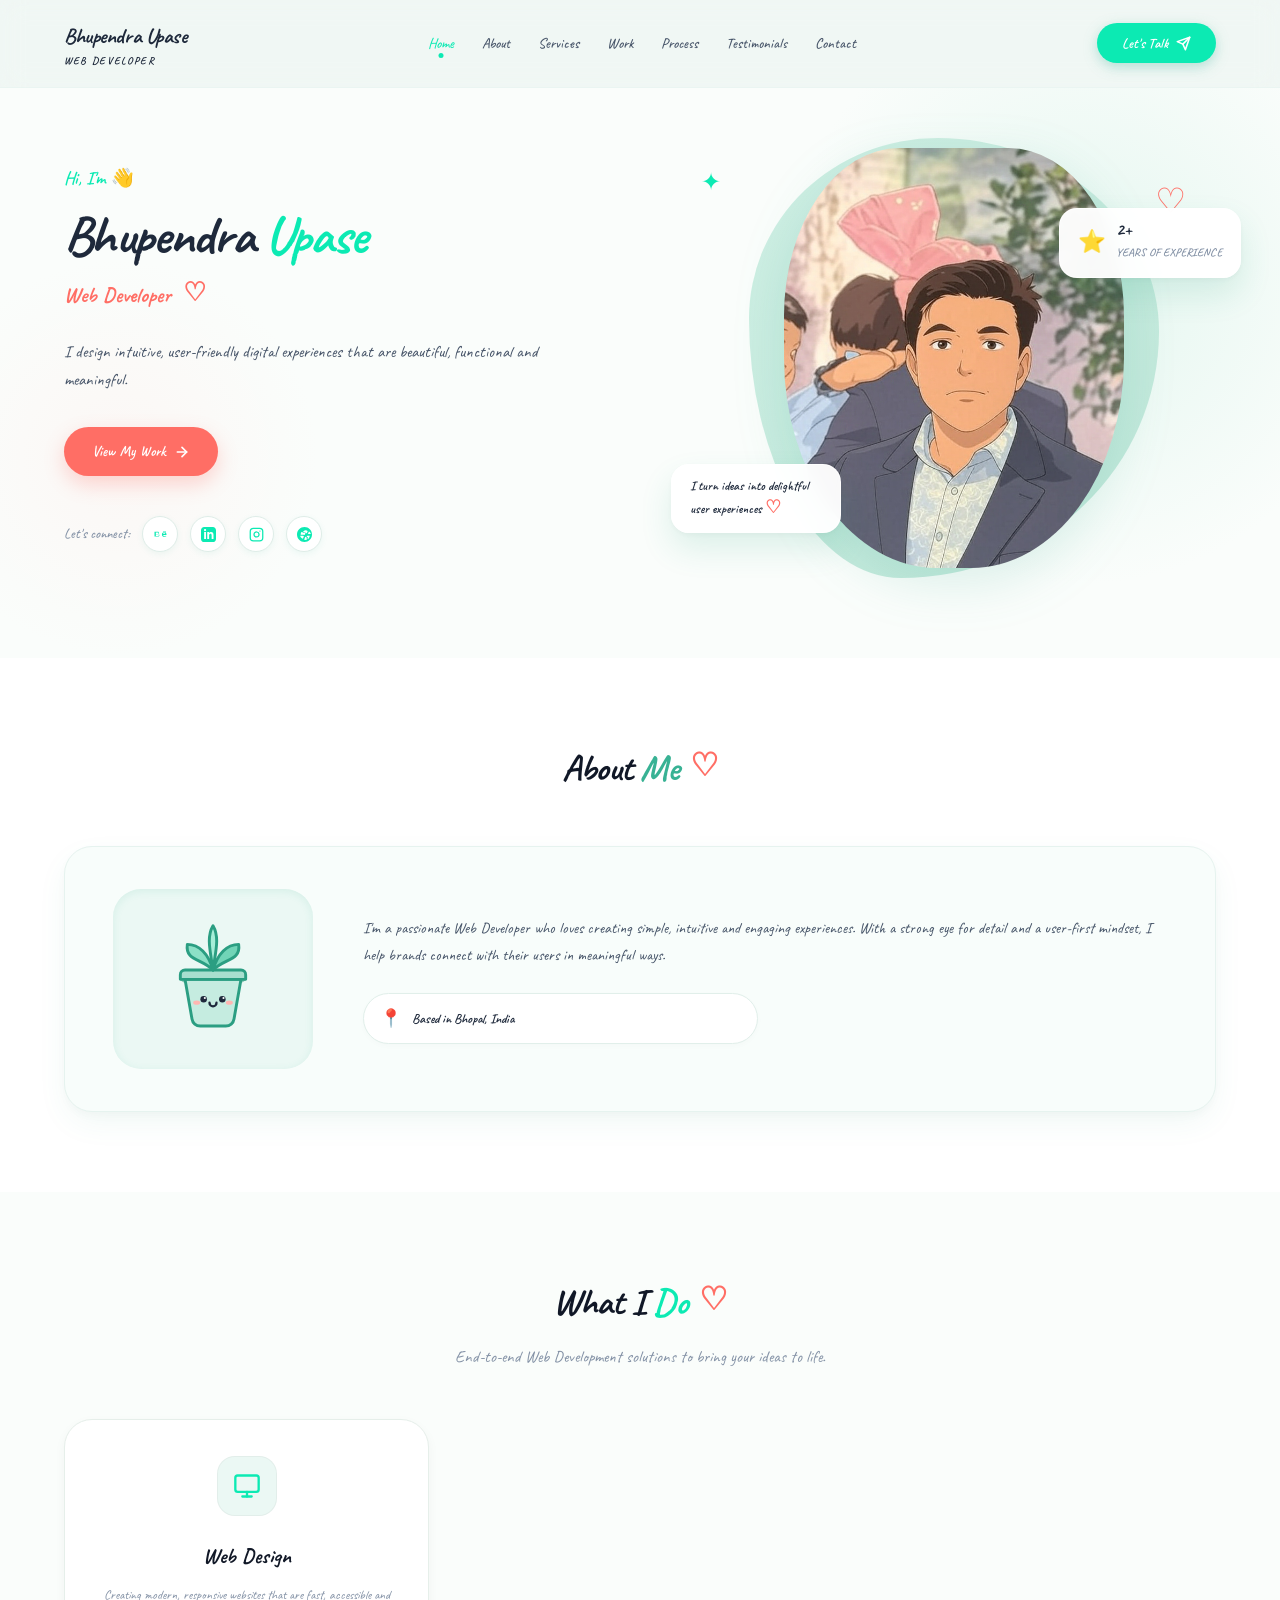
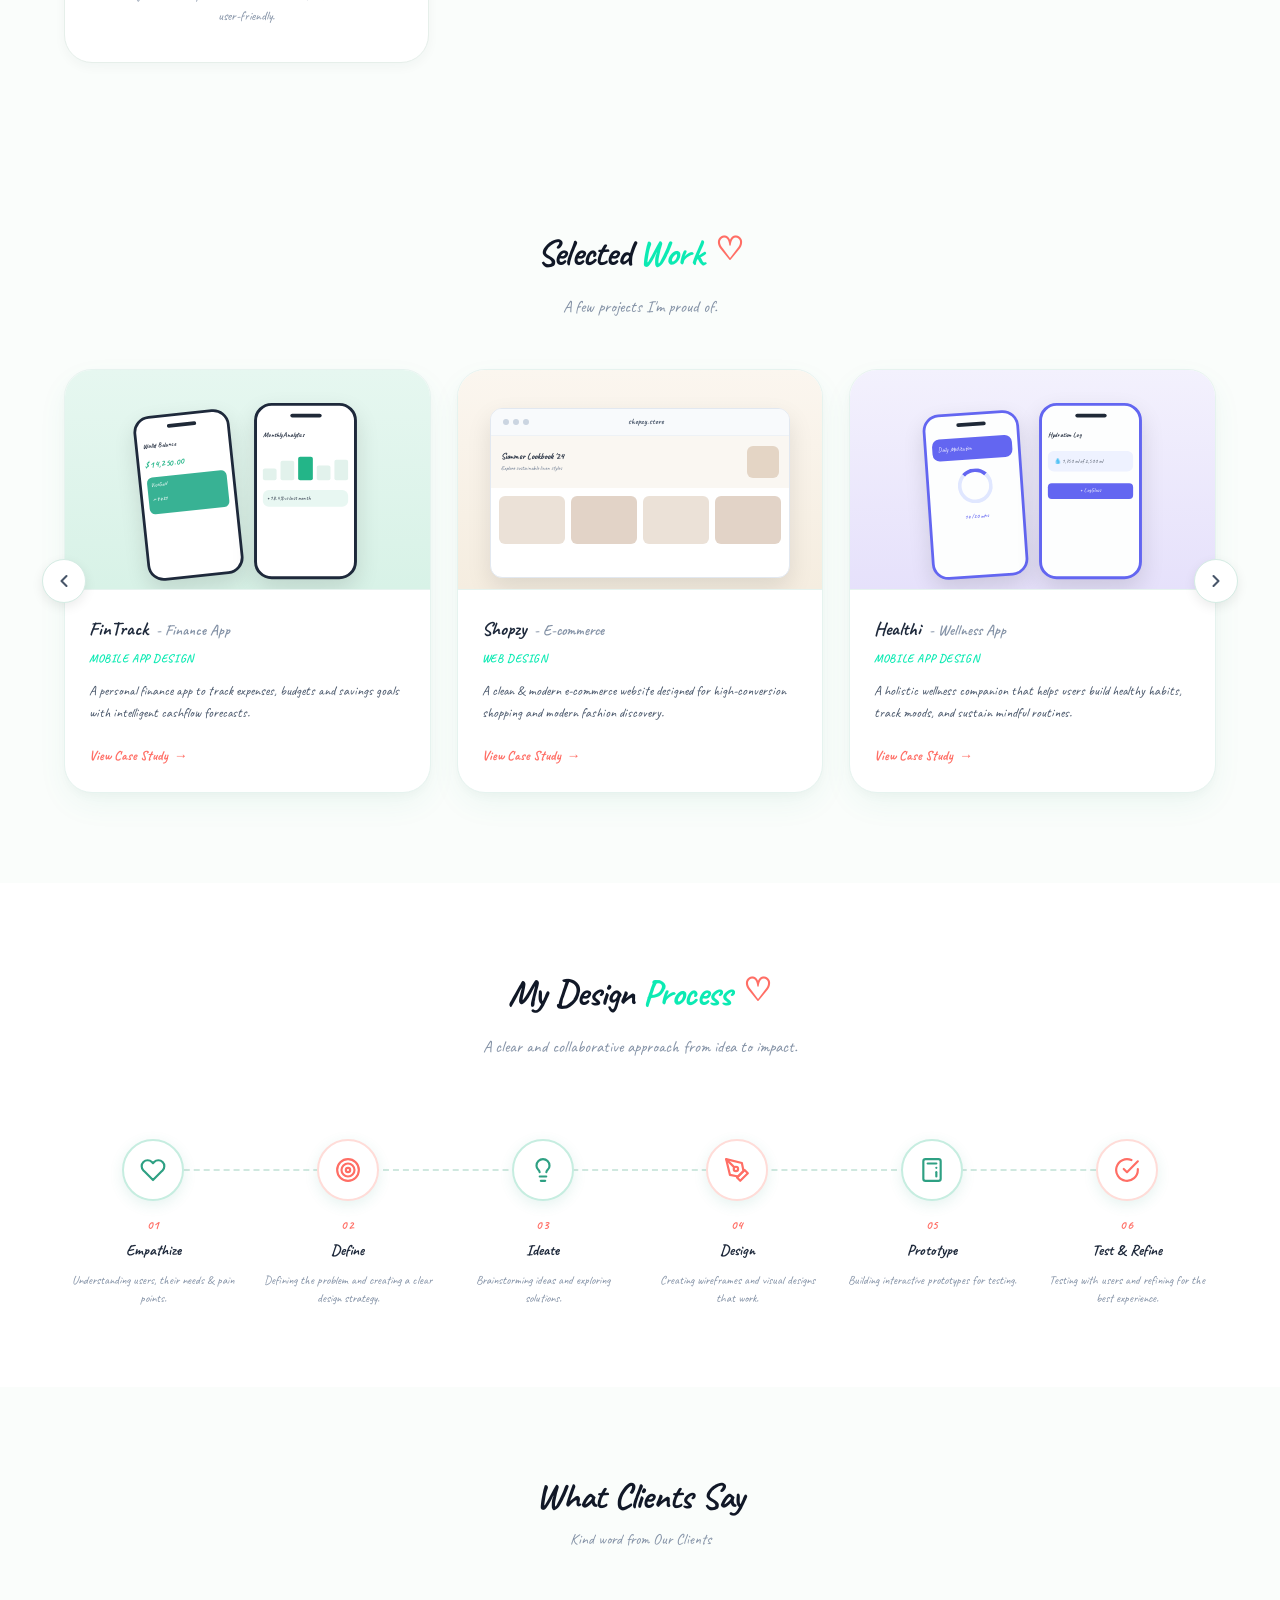
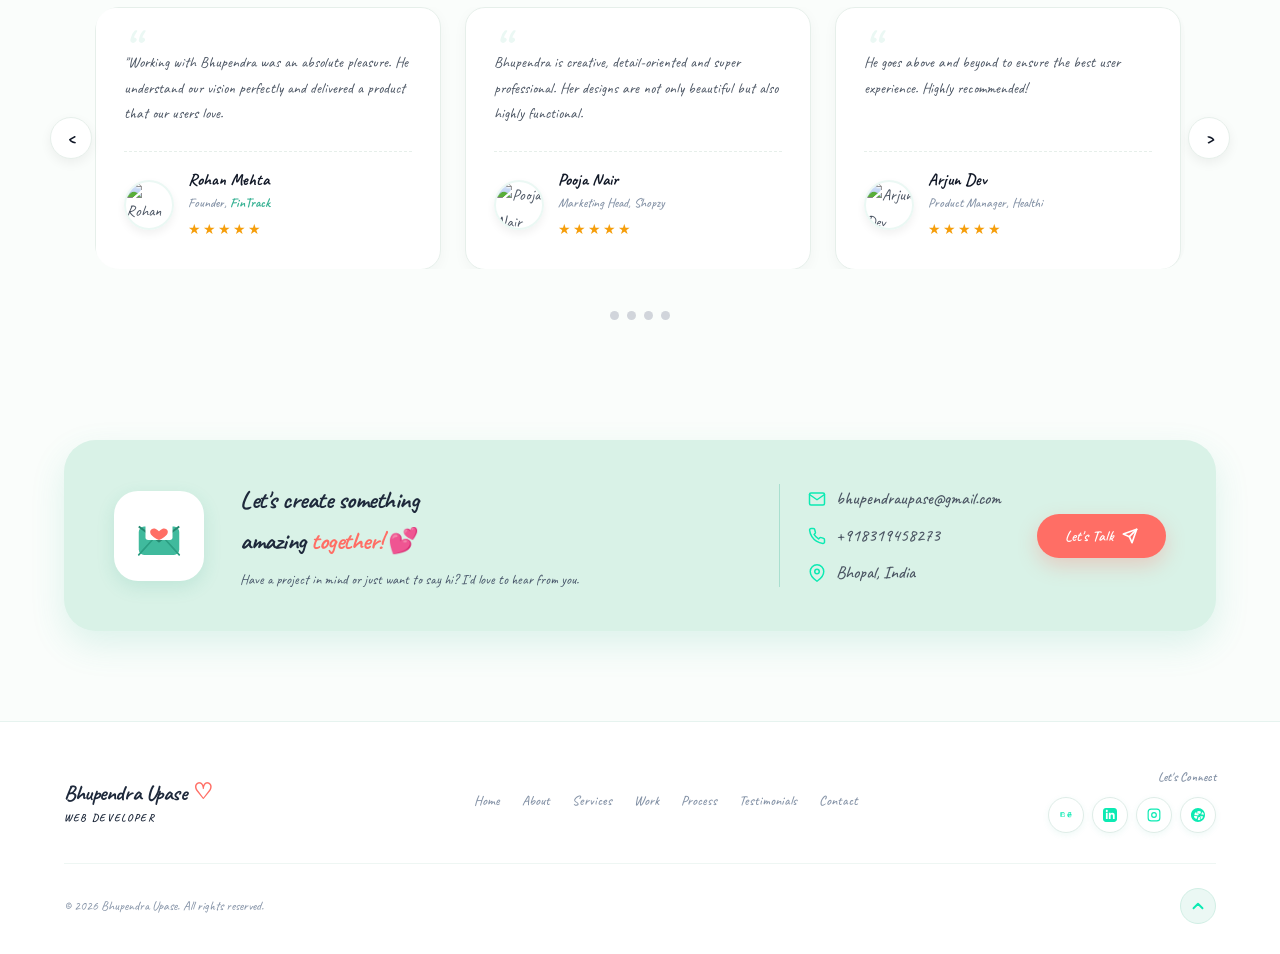
==== index.html @ e903a510 "push my portfolio" ====
<!doctype html>
<html lang="en">
  <head>
    <meta charset="UTF-8" />
    <meta name="viewport" content="width=device-width, initial-scale=1.0" />
    <meta
      name="description"
      content="Freelancer Web Developer , Make Web Pages Using NextJs ReactJs Html CSS etc."
    />
    <title>Bhupendra Upase | Web Developer Portfolio</title>

    <link rel="preconnect" href="https://fonts.googleapis.com" />
    <link rel="preconnect" href="https://fonts.gstatic.com" crossorigin />
    <link
      href="https://fonts.googleapis.com/css2?family=Caveat:wght@600;700&family=Plus+Jakarta+Sans:wght@400;500;600;700;800&display=swap"
      rel="stylesheet"
    />
    <link rel="stylesheet" href="css/style.css" />
  </head>
  <body>
    <header class="header">
      <div class="container header-content">
        <a href="#home" class="logo-container">
          <div class="logo-title">
            <span>Bhupendra Upase</span>
            <!-- <span class="heart-doodle">♡</span> -->
          </div>
          <span class="logo-sub">Web Developer</span>
        </a>

        <ul class="nav-links">
          <li><a href="#home" class="active">Home</a></li>
          <li><a href="about.html">About</a></li>
          <li><a href="services.html">Services</a></li>
          <li><a href="work.html">Work</a></li>
          <li><a href="#process">Process</a></li>
          <li><a href="testimonials.html">Testimonials</a></li>
          <li><a href="contact.html">Contact</a></li>
        </ul>

        <div style="display: flex; align-items: center; gap: 14px">
          <button class="btn-mint" onclick="openContactModal()">
            <span>Let's Talk</span>
            <svg
              width="15"
              height="15"
              viewBox="0 0 24 24"
              fill="none"
              stroke="currentColor"
              stroke-width="2.5"
              stroke-linecap="round"
              stroke-linejoin="round"
            >
              <line x1="22" y1="2" x2="11" y2="13"></line>
              <polygon points="22 2 15 22 11 13 2 9 22 2"></polygon>
            </svg>
          </button>

          <button
            class="mobile-menu-btn"
            onclick="toggleMobileNav()"
            aria-label="Toggle navigation menu"
          >
            <span></span>
            <span></span>
            <span></span>
          </button>
        </div>
      </div>
    </header>

    <!-- Mobile Dropdown Navigation -->
    <div
      id="mobileNav"
      style="
        display: none;
        background: white;
        border-bottom: 1px solid #e6f3ef;
        padding: 20px;
        position: fixed;
        width: 100%;
        top: 76px;
        z-index: 99;
        box-shadow: 0 10px 20px rgba(0, 0, 0, 0.05);
      "
    >
      <div
        style="
          display: flex;
          flex-direction: column;
          gap: 16px;
          font-weight: 600;
          text-align: center;
        "
      >
        <a href="#home" onclick="toggleMobileNav()">Home</a>
        <a href="#about" onclick="toggleMobileNav()">About</a>
        <a href="#services" onclick="toggleMobileNav()">Services</a>
        <a href="#work" onclick="toggleMobileNav()">Work</a>
        <a href="#process" onclick="toggleMobileNav()">Process</a>
        <a href="#testimonials" onclick="toggleMobileNav()">Testimonials</a>
        <a href="#contact" onclick="toggleMobileNav()">Contact</a>
      </div>
    </div>

    <main>
      <section id="home" class="hero-section">
        <div class="hero-bg-accent"></div>
        <div class="hero-bg-accent-left"></div>

        <div class="container hero-grid">
          <!-- Left Content -->
          <div class="hero-text-content">
            <div class="hero-greeting">
              <span>Hi, I'm</span>
              <span>👋</span>
            </div>

            <h1 class="hero-name">Bhupendra <span>Upase</span></h1>

            <div class="hero-subtitle">
              <span>Web Developer</span>
              <span class="doodle-heart">♡</span>
            </div>

            <p class="hero-desc">
              I design intuitive, user-friendly digital experiences that are
              beautiful, functional and meaningful.
            </p>

            <div class="hero-actions">
              <a href="work.html" class="btn-coral">
                <span>View My Work</span>
                <svg
                  width="16"
                  height="16"
                  viewBox="0 0 24 24"
                  fill="none"
                  stroke="currentColor"
                  stroke-width="2.5"
                  stroke-linecap="round"
                  stroke-linejoin="round"
                >
                  <line x1="5" y1="12" x2="19" y2="12"></line>
                  <polyline points="12 5 19 12 12 19"></polyline>
                </svg>
              </a>

              <!-- <button class="btn-outline" onclick="triggerResumeDownload()">
              <span>Download Resume</span>
              <svg width="16" height="16" viewBox="0 0 24 24" fill="none" stroke="currentColor" stroke-width="2.2" stroke-linecap="round" stroke-linejoin="round">
                <path d="M21 15v4a2 2 0 0 1-2 2H5a2 2 0 0 1-2-2v-4"></path>
                <polyline points="7 10 12 15 17 10"></polyline>
                <line x1="12" y1="15" x2="12" y2="3"></line>
              </svg>
            </button> -->
            </div>

            <div class="hero-socials">
              <span class="social-label">Let's connect:</span>
              <!-- Behance -->
              <a
                href="https://behance.net"
                target="_blank"
                rel="noopener noreferrer"
                class="social-icon-btn"
                title="Behance"
              >
                <svg
                  width="15"
                  height="15"
                  viewBox="0 0 24 24"
                  fill="currentColor"
                >
                  <path
                    d="M8.228 15.01c.545 0 1.02-.135 1.426-.405.405-.27.608-.765.608-1.485 0-.585-.18-1.005-.54-1.26-.36-.255-.855-.405-1.485-.45v-.045c.495-.12.87-.345 1.125-.675.255-.33.382-.735.382-1.215 0-.63-.202-1.125-.607-1.485-.405-.36-.975-.54-1.71-.54H2.4v7.56h5.828zm-3.66-6.09h2.97c.45 0 .795.09 1.035.27.24.18.36.465.36.855 0 .36-.135.645-.405.855-.27.21-.66.315-1.17.315H4.568V8.92zm0 4.635v-1.935h3.24c.54 0 .945.105 1.215.315.27.21.405.54.405.99 0 .42-.15.75-.45.99-.3.24-.75.36-1.35.36H4.568v-.72zm11.397-6.225h4.86v1.035h-4.86v-1.035zm5.535 6.075c-.09.78-.45 1.41-1.08 1.89-.63.48-1.425.72-2.385.72-1.095 0-1.995-.345-2.7-1.035-.705-.69-1.058-1.635-1.058-2.835 0-1.23.353-2.19 1.058-2.88.705-.69 1.59-1.035 2.655-1.035 1.08 0 1.95.345 2.61 1.035.66.69.99 1.65.99 2.88v.63h-5.265c.03.69.24 1.215.63 1.575.39.36.9.54 1.53.54.81 0 1.395-.315 1.755-.945l1.01.495zm-1.89-2.79c-.045-.525-.21-.93-.495-1.215-.285-.285-.69-.427-1.215-.427-.495 0-.915.142-1.26.427-.345.285-.525.69-.54 1.215h3.51z"
                  />
                </svg>
              </a>
              <!-- LinkedIn -->
              <a
                href="https://linkedin.com"
                target="_blank"
                rel="noopener noreferrer"
                class="social-icon-btn"
                title="LinkedIn"
              >
                <svg
                  width="15"
                  height="15"
                  viewBox="0 0 24 24"
                  fill="currentColor"
                >
                  <path
                    d="M19 0h-14c-2.761 0-5 2.239-5 5v14c0 2.761 2.239 5 5 5h14c2.762 0 5-2.239 5-5v-14c0-2.761-2.238-5-5-5zm-11 19h-3v-11h3v11zm-1.5-12.268c-.966 0-1.75-.79-1.75-1.764s.784-1.764 1.75-1.764 1.75.79 1.75 1.764-.783 1.764-1.75 1.764zm13.5 12.268h-3v-5.604c0-3.368-4-3.113-4 0v5.604h-3v-11h3v1.765c1.396-2.586 7-2.777 7 2.476v6.759z"
                  />
                </svg>
              </a>
              <!-- Instagram -->
              <a
                href="https://instagram.com"
                target="_blank"
                rel="noopener noreferrer"
                class="social-icon-btn"
                title="Instagram"
              >
                <svg
                  width="15"
                  height="15"
                  viewBox="0 0 24 24"
                  fill="none"
                  stroke="currentColor"
                  stroke-width="2"
                  stroke-linecap="round"
                  stroke-linejoin="round"
                >
                  <rect x="2" y="2" width="20" height="20" rx="5" ry="5"></rect>
                  <path
                    d="M16 11.37A4 4 0 1 1 12.63 8 4 4 0 0 1 16 11.37z"
                  ></path>
                  <line x1="17.5" y1="6.5" x2="17.51" y2="6.5"></line>
                </svg>
              </a>
              <!-- Dribbble -->
              <a
                href="https://dribbble.com"
                target="_blank"
                rel="noopener noreferrer"
                class="social-icon-btn"
                title="Dribbble"
              >
                <svg
                  width="15"
                  height="15"
                  viewBox="0 0 24 24"
                  fill="currentColor"
                >
                  <path
                    d="M12 0c-6.627 0-12 5.373-12 12s5.373 12 12 12 12-5.373 12-12-5.373-12-12-12zm10.169 11.393c-.417-.07-2.316-.36-4.635-.205.819-2.222 1.579-4.04 1.623-4.148 1.748 1.18 2.895 2.64 3.012 4.353zm-4.707-5.597c-.06.141-.83 1.956-1.666 4.167-3.411-.99-6.974-.903-7.234-.895.955-1.957 2.766-3.473 5.069-4.004 1.488.136 2.802.732 3.831 1.732zm-10.457 2.112c.281-.009 3.513-.092 6.845.895-.494 1.341-1.047 2.748-1.644 4.162-3.155-.956-6.195-.408-6.381-.373.085-1.782.493-3.376 1.18-4.684zm-1.892 6.095c.205-.035 2.923-.522 6.002.392-.562 1.486-1.129 2.973-1.685 4.391-2.484-.717-4.122-2.731-4.317-4.783zm6.398 6.007c.563-1.423 1.134-2.915 1.696-4.404 2.217.653 4.184.66 4.385.659-.283 1.831-1.342 3.398-2.825 4.318-1.01.378-2.106.378-3.256-.573zm7.042-1.353c-.157-.001-1.821-.019-3.874-.633.568-1.373 1.09-2.73 1.562-4.025 2.115-.144 3.844.116 4.225.176-.118 1.716-.849 3.238-1.913 4.482z"
                  />
                </svg>
              </a>
            </div>
          </div>

          <!-- Right Portrait Visual -->
          <div class="hero-visual">
            <div class="hero-blob-backdrop"></div>

            <div class="hero-doodle-star">✦</div>
            <div class="hero-doodle-heart">♡</div>

            <div class="hero-image-wrapper">
              <img
                src="/images/mypic.jpg"
                alt="Bhupendra Upase - Web Developer"
                class="hero-portrait"
              />
            </div>

            <!-- Floating Badge 1: Philosophy -->
            <div class="floating-card floating-ideas">
              <p>
                I turn ideas into delightful user experiences <span>♡</span>
              </p>
            </div>

            <!-- Floating Badge 2: Experience -->
            <div class="floating-card floating-exp">
              <span class="exp-icon">⭐</span>
              <div class="exp-text">
                <strong>2+</strong>
                <span>Years of Experience</span>
              </div>
            </div>
          </div>
        </div>
      </section>

      <section id="about" class="about-section">
        <div class="container">
          <div class="section-title-wrap">
            <h2 class="section-title">
              About <span class="about-span">Me</span>
              <span class="doodle-heart">♡</span>
            </h2>
          </div>

          <div class="about-card-container">
            <!-- Cute Animated Smiling Potted Plant -->
            <div class="about-illustration">
              <svg
                class="plant-svg"
                viewBox="0 0 120 120"
                fill="none"
                xmlns="http://www.w3.org/2000/svg"
              >
                <!-- Soil -->
                <ellipse cx="60" cy="68" rx="28" ry="6" fill="#8AC7B5" />

                <!-- Plant Pot -->
                <path
                  d="M36 68L42 102C42.5 105.5 45.5 108 49 108H71C74.5 108 77.5 105.5 78 102L84 68H36Z"
                  fill="#C5ECE0"
                  stroke="#2B9E82"
                  stroke-width="2.5"
                  stroke-linejoin="round"
                />
                <path
                  d="M32 64C32 61.8 33.8 60 36 60H84C86.2 60 88 61.8 88 64V68H32V64Z"
                  fill="#A8DFCF"
                  stroke="#2B9E82"
                  stroke-width="2.5"
                  stroke-linejoin="round"
                />

                <!-- Kawaii Face on Pot -->
                <!-- Eyes with highlights -->
                <circle cx="52" cy="85" r="2.8" fill="#1E293B" />
                <circle cx="53" cy="84" r="0.9" fill="white" />
                <circle cx="68" cy="85" r="2.8" fill="#1E293B" />
                <circle cx="69" cy="84" r="0.9" fill="white" />
                <!-- Blush Cheeks -->
                <ellipse cx="46" cy="88" rx="3" ry="1.8" fill="#FFB7B2" />
                <ellipse cx="74" cy="88" rx="3" ry="1.8" fill="#FFB7B2" />
                <!-- Happy Smile -->
                <path
                  d="M57 88C57 89.8 58.3 91.2 60 91.2C61.7 91.2 63 89.8 63 88"
                  stroke="#1E293B"
                  stroke-width="2"
                  stroke-linecap="round"
                />

                <!-- Stems and Leaves -->
                <!-- Left Leaf -->
                <path
                  d="M60 60C50 50 36 52 38 38C48 38 56 46 60 60Z"
                  fill="#8CE0C6"
                  stroke="#2B9E82"
                  stroke-width="2.5"
                  stroke-linejoin="round"
                />
                <!-- Right Leaf -->
                <path
                  d="M60 60C70 50 84 52 82 38C72 38 64 46 60 60Z"
                  fill="#71D4B7"
                  stroke="#2B9E82"
                  stroke-width="2.5"
                  stroke-linejoin="round"
                />
                <!-- Center Sprout -->
                <path
                  d="M60 60C58 45 54 32 60 22C66 32 62 45 60 60Z"
                  fill="#A7EDD8"
                  stroke="#2B9E82"
                  stroke-width="2.5"
                  stroke-linejoin="round"
                />
              </svg>
            </div>

            <!-- Bio & Pill Badges -->
            <div class="about-content">
              <p>
                I'm a passionate Web Developer who loves creating simple,
                intuitive and engaging experiences. With a strong eye for detail
                and a user-first mindset, I help brands connect with their users
                in meaningful ways.
              </p>

              <div class="about-badges-grid">
                <div class="about-badge">
                  <span class="badge-icon" style="color: #ef4444">📍</span>
                  <span>Based in Bhopal, India</span>
                </div>
                <!-- <div class="about-badge">
                <span class="badge-icon" style="color: #F59E0B;">🎓</span>
                <span>B.Des in Visual Communication</span>
              </div> -->
                <!-- <div class="about-badge">
                <span class="badge-icon" style="color: #FF6E65;">❤️</span>
                <span>Obsessed with clean design</span>
              </div>
              <div class="about-badge">
                <span class="badge-icon" style="color: #854D0E;">☕</span>
                <span>Coffee lover &amp; K-drama addict</span>
              </div> -->
              </div>
            </div>
          </div>
        </div>
      </section>

      <section id="services" class="services-section">
        <div class="container">
          <div class="section-title-wrap">
            <h2 class="section-title">
              What I <span class="mint-highlight">Do</span>
              <span class="doodle-heart">♡</span>
            </h2>
            <p class="section-subtitle">
              End-to-end Web Development solutions to bring your ideas to life.
            </p>
          </div>

          <div class="services-grid">
            <!-- Service 1 -->
            <!-- <div class="service-card">
            <div class="service-icon-box">
              <svg width="28" height="28" viewBox="0 0 24 24" fill="none" stroke="currentColor" stroke-width="2" stroke-linecap="round" stroke-linejoin="round">
                <rect x="3" y="3" width="18" height="18" rx="2" ry="2"></rect>
                <line x1="3" y1="9" x2="21" y2="9"></line>
                <line x1="9" y1="21" x2="9" y2="9"></line>
              </svg>
            </div>
            <h3 class="service-title">UI/UX Design</h3>
            <p class="service-desc">
              Designing intuitive interfaces that provide seamless user experiences.
            </p>
          </div> -->

            <!-- Service 2 -->
            <!-- <div class="service-card">
            <div class="service-icon-box">
              <svg width="28" height="28" viewBox="0 0 24 24" fill="none" stroke="currentColor" stroke-width="2" stroke-linecap="round" stroke-linejoin="round">
                <rect x="5" y="2" width="14" height="20" rx="2" ry="2"></rect>
                <line x1="12" y1="18" x2="12.01" y2="18"></line>
              </svg>
            </div>
            <h3 class="service-title">Mobile App Design</h3>
            <p class="service-desc">
              Crafting beautiful &amp; functional mobile apps for iOS and Android platforms.
            </p>
          </div> -->

            <!-- Service 3 -->
            <div class="service-card">
              <div class="service-icon-box">
                <svg
                  width="28"
                  height="28"
                  viewBox="0 0 24 24"
                  fill="none"
                  stroke="currentColor"
                  stroke-width="2"
                  stroke-linecap="round"
                  stroke-linejoin="round"
                >
                  <rect x="2" y="3" width="20" height="14" rx="2" ry="2"></rect>
                  <line x1="8" y1="21" x2="16" y2="21"></line>
                  <line x1="12" y1="17" x2="12" y2="21"></line>
                </svg>
              </div>
              <h3 class="service-title">Web Design</h3>
              <p class="service-desc">
                Creating modern, responsive websites that are fast, accessible
                and user-friendly.
              </p>
            </div>

            <!-- Service 4 -->
            <!-- <div class="service-card">
            <div class="service-icon-box">
              <svg width="28" height="28" viewBox="0 0 24 24" fill="none" stroke="currentColor" stroke-width="2" stroke-linecap="round" stroke-linejoin="round">
                <polygon points="12 2 2 7 12 12 22 7 12 2"></polygon>
                <polyline points="2 17 12 22 22 17"></polyline>
                <polyline points="2 12 12 17 22 12"></polyline>
              </svg>
            </div>
            <h3 class="service-title">Wireframing &amp; Prototyping</h3>
            <p class="service-desc">
              Turning ideas into interactive prototypes for better validation.
            </p>
          </div> -->

            <!-- Service 5 -->
            <!-- <div class="service-card">
            <div class="service-icon-box">
              <svg width="28" height="28" viewBox="0 0 24 24" fill="none" stroke="currentColor" stroke-width="2" stroke-linecap="round" stroke-linejoin="round">
                <circle cx="11" cy="11" r="8"></circle>
                <line x1="21" y1="21" x2="16.65" y2="16.65"></line>
                <circle cx="11" cy="10" r="3"></circle>
              </svg>
            </div>
            <h3 class="service-title">User Research</h3>
            <p class="service-desc">
              Understanding users and their needs to build meaningful products.
            </p>
          </div> -->
          </div>
        </div>
      </section>

      <section id="work" class="work-section">
        <div class="container">
          <div class="section-title-wrap">
            <h2 class="section-title">
              Selected <span class="mint-highlight">Work</span>
              <span class="doodle-heart">♡</span>
            </h2>
            <p class="section-subtitle">A few projects I'm proud of.</p>
          </div>

          <div class="work-slider-container">
            <!-- Previous Arrow -->
            <button
              class="slider-arrow arrow-left"
              onclick="slideProjects('left')"
              aria-label="Previous project"
            >
              <svg
                width="20"
                height="20"
                viewBox="0 0 24 24"
                fill="none"
                stroke="currentColor"
                stroke-width="2.5"
                stroke-linecap="round"
                stroke-linejoin="round"
              >
                <polyline points="15 18 9 12 15 6"></polyline>
              </svg>
            </button>

            <!-- Cards Grid -->
            <div class="work-cards-wrapper" id="workCardsWrapper">
              <!-- Project 1: FinTrack -->
              <div class="work-card">
                <div
                  class="work-thumbnail"
                  style="
                    background: linear-gradient(
                      180deg,
                      #e6f7f0 0%,
                      #d8f2e7 100%
                    );
                  "
                >
                  <div class="mockup-fintrack">
                    <div
                      class="phone-frame"
                      style="transform: scale(0.92) rotate(-6deg)"
                    >
                      <div class="phone-notch"></div>
                      <div
                        style="font-size: 7px; font-weight: 700; color: #1e293b"
                      >
                        Wallet Balance
                      </div>
                      <div
                        style="
                          font-size: 10px;
                          font-weight: 800;
                          color: #23b588;
                        "
                      >
                        $14,250.00
                      </div>
                      <div class="phone-card-preview">
                        <div style="opacity: 0.8">Visa Gold</div>
                        <div style="margin-top: 6px; font-weight: 700">
                          •••• 9421
                        </div>
                      </div>
                    </div>
                    <div
                      class="phone-frame"
                      style="transform: scale(0.98) translateY(-4px)"
                    >
                      <div class="phone-notch"></div>
                      <div
                        style="font-size: 7px; font-weight: 700; color: #1e293b"
                      >
                        Monthly Analytics
                      </div>
                      <div class="phone-chart-bars">
                        <span style="height: 40%"></span>
                        <span style="height: 65%"></span>
                        <span class="active"></span>
                        <span style="height: 50%"></span>
                        <span style="height: 70%"></span>
                      </div>
                      <div
                        style="
                          background: #e8f7f2;
                          border-radius: 6px;
                          padding: 4px;
                          font-size: 6px;
                          color: #1e293b;
                        "
                      >
                        +18.4% vs last month
                      </div>
                    </div>
                  </div>
                </div>

                <div class="work-body">
                  <div class="work-title-row">
                    <h3 class="work-title">FinTrack</h3>
                    <span class="work-subtitle">- Finance App</span>
                  </div>
                  <span class="work-badge-category">Mobile App Design</span>
                  <p class="work-desc">
                    A personal finance app to track expenses, budgets and
                    savings goals with intelligent cashflow forecasts.
                  </p>
                  <div class="work-link" onclick="openCaseStudy('FinTrack')">
                    <span>View Case Study</span>
                    <span>→</span>
                  </div>
                </div>
              </div>

              <!-- Project 2: Shopzy -->
              <div class="work-card">
                <div
                  class="work-thumbnail"
                  style="
                    background: linear-gradient(
                      180deg,
                      #fbf6ef 0%,
                      #f5ede0 100%
                    );
                  "
                >
                  <div class="mockup-shopzy">
                    <div class="shopzy-header">
                      <div class="browser-dots">
                        <span></span><span></span><span></span>
                      </div>
                      <div
                        style="font-size: 8px; font-weight: 700; color: #475569"
                      >
                        shopzy.store
                      </div>
                      <div style="width: 14px"></div>
                    </div>
                    <div class="shopzy-hero">
                      <div>
                        <div
                          style="
                            font-size: 9px;
                            font-weight: 800;
                            color: #1e293b;
                          "
                        >
                          Summer Lookbook '24
                        </div>
                        <div style="font-size: 6px; color: #64748b">
                          Explore sustainable linen styles
                        </div>
                      </div>
                      <div
                        style="
                          width: 32px;
                          height: 32px;
                          border-radius: 6px;
                          background: #e4d5c5;
                        "
                      ></div>
                    </div>
                    <div class="shopzy-grid">
                      <div
                        class="shopzy-item"
                        style="background: #ebe1d7"
                      ></div>
                      <div
                        class="shopzy-item"
                        style="background: #e2d3c7"
                      ></div>
                      <div
                        class="shopzy-item"
                        style="background: #ebe1d7"
                      ></div>
                      <div
                        class="shopzy-item"
                        style="background: #e2d3c7"
                      ></div>
                    </div>
                  </div>
                </div>

                <div class="work-body">
                  <div class="work-title-row">
                    <h3 class="work-title">Shopzy</h3>
                    <span class="work-subtitle">- E-commerce</span>
                  </div>
                  <span class="work-badge-category">Web Design</span>
                  <p class="work-desc">
                    A clean &amp; modern e-commerce website designed for
                    high-conversion shopping and modern fashion discovery.
                  </p>
                  <div class="work-link" onclick="openCaseStudy('Shopzy')">
                    <span>View Case Study</span>
                    <span>→</span>
                  </div>
                </div>
              </div>

              <!-- Project 3: Healthi -->
              <div class="work-card">
                <div
                  class="work-thumbnail"
                  style="
                    background: linear-gradient(
                      180deg,
                      #f3f1fd 0%,
                      #e6e1fb 100%
                    );
                  "
                >
                  <div class="mockup-healthi">
                    <div
                      class="phone-frame purple"
                      style="transform: scale(0.92) rotate(-4deg)"
                    >
                      <div class="phone-notch"></div>
                      <div class="purple-card">Daily Meditation</div>
                      <div class="purple-ring"></div>
                      <div
                        style="
                          font-size: 6px;
                          text-align: center;
                          color: #6366f1;
                          font-weight: 700;
                        "
                      >
                        14 / 20 mins
                      </div>
                    </div>
                    <div
                      class="phone-frame purple"
                      style="transform: scale(0.98) translateY(-4px)"
                    >
                      <div class="phone-notch"></div>
                      <div
                        style="font-size: 7px; font-weight: 700; color: #1e293b"
                      >
                        Hydration Log
                      </div>
                      <div
                        style="
                          background: #eef2ff;
                          border-radius: 6px;
                          padding: 6px;
                          font-size: 6px;
                          margin-top: 4px;
                        "
                      >
                        💧 1,750 ml of 2,500 ml
                      </div>
                      <div
                        style="
                          background: #6366f1;
                          color: white;
                          border-radius: 4px;
                          font-size: 6px;
                          text-align: center;
                          padding: 3px;
                          margin-top: 6px;
                        "
                      >
                        + Log Glass
                      </div>
                    </div>
                  </div>
                </div>

                <div class="work-body">
                  <div class="work-title-row">
                    <h3 class="work-title">Healthi</h3>
                    <span class="work-subtitle">- Wellness App</span>
                  </div>
                  <span class="work-badge-category">Mobile App Design</span>
                  <p class="work-desc">
                    A holistic wellness companion that helps users build healthy
                    habits, track moods, and sustain mindful routines.
                  </p>
                  <div class="work-link" onclick="openCaseStudy('Healthi')">
                    <span>View Case Study</span>
                    <span>→</span>
                  </div>
                </div>
              </div>
            </div>

            <!-- Next Arrow -->
            <button
              class="slider-arrow arrow-right"
              onclick="slideProjects('right')"
              aria-label="Next project"
            >
              <svg
                width="20"
                height="20"
                viewBox="0 0 24 24"
                fill="none"
                stroke="currentColor"
                stroke-width="2.5"
                stroke-linecap="round"
                stroke-linejoin="round"
              >
                <polyline points="9 18 15 12 9 6"></polyline>
              </svg>
            </button>
          </div>
        </div>
      </section>

      <section id="process" class="process-section">
        <div class="container">
          <div class="section-title-wrap">
            <h2 class="section-title">
              My Design <span class="mint-highlight">Process</span>
              <span class="doodle-heart">♡</span>
            </h2>
            <p class="section-subtitle">
              A clear and collaborative approach from idea to impact.
            </p>
          </div>

          <div class="process-timeline">
            <!-- Step 01 -->
            <div class="process-step">
              <div
                class="process-circle"
                style="color: #2ea083; border-color: #c6ede0"
              >
                <svg
                  width="26"
                  height="26"
                  viewBox="0 0 24 24"
                  fill="none"
                  stroke="currentColor"
                  stroke-width="2"
                  stroke-linecap="round"
                  stroke-linejoin="round"
                >
                  <path
                    d="M20.84 4.61a5.5 5.5 0 0 0-7.78 0L12 5.67l-1.06-1.06a5.5 5.5 0 0 0-7.78 7.78l1.06 1.06L12 21.23l7.78-7.78 1.06-1.06a5.5 5.5 0 0 0 0-7.78z"
                  ></path>
                </svg>
              </div>
              <span class="step-number">01</span>
              <h3 class="step-name">Empathize</h3>
              <p class="step-desc">
                Understanding users, their needs &amp; pain points.
              </p>
            </div>

            <!-- Step 02 -->
            <div class="process-step">
              <div
                class="process-circle"
                style="color: #ff6e65; border-color: #ffdcd8"
              >
                <svg
                  width="26"
                  height="26"
                  viewBox="0 0 24 24"
                  fill="none"
                  stroke="currentColor"
                  stroke-width="2"
                  stroke-linecap="round"
                  stroke-linejoin="round"
                >
                  <circle cx="12" cy="12" r="10"></circle>
                  <circle cx="12" cy="12" r="6"></circle>
                  <circle cx="12" cy="12" r="2"></circle>
                </svg>
              </div>
              <span class="step-number">02</span>
              <h3 class="step-name">Define</h3>
              <p class="step-desc">
                Defining the problem and creating a clear design strategy.
              </p>
            </div>

            <!-- Step 03 -->
            <div class="process-step">
              <div
                class="process-circle"
                style="color: #2ea083; border-color: #c6ede0"
              >
                <svg
                  width="26"
                  height="26"
                  viewBox="0 0 24 24"
                  fill="none"
                  stroke="currentColor"
                  stroke-width="2"
                  stroke-linecap="round"
                  stroke-linejoin="round"
                >
                  <path d="M9 18h6"></path>
                  <path d="M10 22h4"></path>
                  <path
                    d="M15.09 14c.18-.98.65-1.74 1.41-2.5A4.65 4.65 0 0 0 18 8 6 6 0 0 0 6 8c0 1 .23 2.23 1.5 3.5.76.76 1.23 1.52 1.41 2.5"
                  ></path>
                </svg>
              </div>
              <span class="step-number">03</span>
              <h3 class="step-name">Ideate</h3>
              <p class="step-desc">
                Brainstorming ideas and exploring solutions.
              </p>
            </div>

            <!-- Step 04 -->
            <div class="process-step">
              <div
                class="process-circle"
                style="color: #ff6e65; border-color: #ffdcd8"
              >
                <svg
                  width="26"
                  height="26"
                  viewBox="0 0 24 24"
                  fill="none"
                  stroke="currentColor"
                  stroke-width="2"
                  stroke-linecap="round"
                  stroke-linejoin="round"
                >
                  <path d="M12 19l7-7 3 3-7 7-3-3z"></path>
                  <path d="M18 13l-1.5-7.5L2 2l3.5 14.5L13 18l5-5z"></path>
                  <path d="M2 2l7.586 7.586"></path>
                  <circle cx="11" cy="11" r="2"></circle>
                </svg>
              </div>
              <span class="step-number">04</span>
              <h3 class="step-name">Design</h3>
              <p class="step-desc">
                Creating wireframes and visual designs that work.
              </p>
            </div>

            <!-- Step 05 -->
            <div class="process-step">
              <div
                class="process-circle"
                style="color: #2ea083; border-color: #c6ede0"
              >
                <svg
                  width="26"
                  height="26"
                  viewBox="0 0 24 24"
                  fill="none"
                  stroke="currentColor"
                  stroke-width="2"
                  stroke-linecap="round"
                  stroke-linejoin="round"
                >
                  <rect x="4" y="2" width="16" height="20" rx="2"></rect>
                  <line x1="8" y1="6" x2="16" y2="6"></line>
                  <line x1="16" y1="14" x2="16" y2="18"></line>
                  <path d="M16 10h.01"></path>
                </svg>
              </div>
              <span class="step-number">05</span>
              <h3 class="step-name">Prototype</h3>
              <p class="step-desc">
                Building interactive prototypes for testing.
              </p>
            </div>

            <!-- Step 06 -->
            <div class="process-step">
              <div
                class="process-circle"
                style="color: #ff6e65; border-color: #ffdcd8"
              >
                <svg
                  width="26"
                  height="26"
                  viewBox="0 0 24 24"
                  fill="none"
                  stroke="currentColor"
                  stroke-width="2"
                  stroke-linecap="round"
                  stroke-linejoin="round"
                >
                  <path d="M22 11.08V12a10 10 0 1 1-5.93-9.14"></path>
                  <polyline points="22 4 12 14.01 9 11.01"></polyline>
                </svg>
              </div>
              <span class="step-number">06</span>
              <h3 class="step-name">Test &amp; Refine</h3>
              <p class="step-desc">
                Testing with users and refining for the best experience.
              </p>
            </div>
          </div>
        </div>
      </section>

      <!-- <section
        id="testimonials"
        class="testimonials-section testimonial-carousel-section"
      >
        <div class="container">
          <div class="section-title-wrap">
            <h2 class="section-title">
              What <span class="mint-highlight">Clients</span> Say
              <span class="doodle-heart">♡</span>
            </h2>
            <p>Real feedback from our Clients</p>
          </div>

          <div class="testimonials-stage"> -->
      <!-- left Arrow Navigation -->
      <!-- <button
              class="carousel-nav-btn"
              id="prevTestimonialBtn"
              title="Previous Testimonials"
              aria-label="Previous Testimonials"
            >
              <
            </button> -->

      <!-- carousel viewport -->
      <!-- <div class="carousel-viewport" id="testimonialsViewport">
              <div class="carousel-track" id="testimonialsTrack"></div>
            </div>
          </div>

          <div class="testimonials-grid"> -->
      <!-- Testimonial 1 -->
      <!-- <div class="testimonial-card">
              <span class="quote-mark">“</span>
              <p class="testimonial-quote">
                Working with Bhupendra was an absolute pleasure. He understood
                our vision perfectly and delivered a product that our users
                love.
              </p>
              <div class="testimonial-author-row">
                <img
                  src="https://images.unsplash.com/photo-1507003211169-0a1dd7228f2d?auto=format&fit=crop&w=120&q=80"
                  alt="Rohan Mehta"
                  class="author-avatar"
                />
                <div class="author-info">
                  <h4 class="author-name">Rohan Mehta</h4>
                  <div class="author-role">Founder, FinTrack</div>
                  <div class="author-stars">★★★★★</div>
                </div>
              </div>
            </div> -->

      <!-- Testimonial 2 -->
      <!-- <div class="testimonial-card">
              <span class="quote-mark">“</span>
              <p class="testimonial-quote">
                Bhupendra is creative, detail-oriented and super professional.
                Her designs are not only beautiful but also highly functional.
              </p>
              <div class="testimonial-author-row">
                <img
                  src="https://images.unsplash.com/photo-1544005313-94ddf0286df2?auto=format&fit=crop&w=120&q=80"
                  alt="Pooja Nair"
                  class="author-avatar"
                />
                <div class="author-info">
                  <h4 class="author-name">Pooja Nair</h4>
                  <div class="author-role">Marketing Head, Shopzy</div>
                  <div class="author-stars">★★★★★</div>
                </div>
              </div>
            </div> -->

      <!-- Testimonial 3 -->
      <!-- <div class="testimonial-card">
              <span class="quote-mark">“</span>
              <p class="testimonial-quote">
                He goes above and beyond to ensure the best user experience.
                Highly recommended!
              </p>
              <div class="testimonial-author-row">
                <img
                  src="https://images.unsplash.com/photo-1500648767791-00dcc994a43e?auto=format&fit=crop&w=120&q=80"
                  alt="Arjun Dev"
                  class="author-avatar"
                />
                <div class="author-info">
                  <h4 class="author-name">Arjun Dev</h4>
                  <div class="author-role">Product Manager, Healthi</div>
                  <div class="author-stars">★★★★★</div>
                </div>
              </div>
            </div> -->
      <!-- Testimonial 4 -->
      <!-- <div class="testimonial-card">
              <span class="quote-mark">“</span>
              <p class="testimonial-quote">
                He goes above and beyond to ensure the best user experience.
                Highly recommended!
              </p>
              <div class="testimonial-author-row">
                <img
                  src="https://images.unsplash.com/photo-1500648767791-00dcc994a43e?auto=format&fit=crop&w=120&q=80"
                  alt="Arjun Dev"
                  class="author-avatar"
                />
                <div class="author-info">
                  <h4 class="author-name">Arjun Dev</h4>
                  <div class="author-role">Product Manager, Healthi</div>
                  <div class="author-stars">★★★★★</div>
                </div>
              </div>
            </div> -->
      <!-- Testimonial 5 -->
      <!-- <div class="testimonial-card">
              <span class="quote-mark">“</span>
              <p class="testimonial-quote">
                He goes above and beyond to ensure the best user experience.
                Highly recommended!
              </p>
              <div class="testimonial-author-row">
                <img
                  src="https://images.unsplash.com/photo-1500648767791-00dcc994a43e?auto=format&fit=crop&w=120&q=80"
                  alt="Arjun Dev"
                  class="author-avatar"
                />
                <div class="author-info">
                  <h4 class="author-name">Arjun Dev</h4>
                  <div class="author-role">Product Manager, Healthi</div>
                  <div class="author-stars">★★★★★</div>
                </div>
              </div>
            </div> -->
      <!-- Testimonial 6 -->
      <!-- <div class="testimonial-card">
              <span class="quote-mark">“</span>
              <p class="testimonial-quote">
                He goes above and beyond to ensure the best user experience.
                Highly recommended!
              </p>
              <div class="testimonial-author-row">
                <img
                  src="https://images.unsplash.com/photo-1500648767791-00dcc994a43e?auto=format&fit=crop&w=120&q=80"
                  alt="Arjun Dev"
                  class="author-avatar"
                />
                <div class="author-info">
                  <h4 class="author-name">Arjun Dev</h4>
                  <div class="author-role">Product Manager, Healthi</div>
                  <div class="author-stars">★★★★★</div>
                </div>
              </div>
            </div>
          </div> -->

      <!-- Right arrow Navigation -->
      <!-- <button
            class="carousel-nav-btn"
            id="nextTestimonialBtn"
            title="Next Testimonials"
            aria-label="Next Testimonials"
          >
            >
          </button> -->

      <!-- carousel indicators & status bar -->
      <!-- <div class="carousel-controls-bottom">
            <div class="carousel-dots-row" id="carouselDots"> -->
      <!-- Dynamically populated page dots -->
      <!-- </div>
            <div class="carousel-status-tag" id="carouselStatusTag">
              <span class="staus-indicator-dot"></span>
              <span id="carouselStatusText">Auto-running ● Hover to pause</span>
            </div>
          </div> -->

      <!-- Carousel indicator dots
        <div class="carousel-dots">
          <div class="dot active" onclick="setTestimonialPage(0)"></div>
          <div class="dot" onclick="setTestimonialPage(1)"></div>
          <div class="dot" onclick="setTestimonialPage(2)"></div>
        </div> -->
      <!-- </div>
      </section> -->

      <!-- new carousel testimonials section -->
      <section class="testimonials-section" id="testimonials">
        <div class="testimonials-container">
          <!-- section header -->
          <div class="testimonials-header">
            <h2 class="testimonials-title">What Clients Say</h2>
            <p class="testimonials-subtitle">Kind word from Our Clients</p>
          </div>

          <!-- carousel componets -->
          <div class="carousel-wrapper" id="testimonialsCarousels">
            <!-- left arrow -->
            <button
              class="carousel-arrow prev"
              id="preBtn"
              aria-label="Previous Testimonials"
            >
              <
            </button>

            <!-- carousel mask -->
            <div class="carousel-stage" id="carouselStage">
              <div class="carousel-track" id="carouselTrack">
                <!-- card 1: Rohan Mehta -->
                <div class="testimonial-card">
                  <span class="quote-symbol">“</span>
                  <p class="testimonial-quote">
                    "Working with Bhupendra was an absolute pleasure. He
                    understand our vision perfectly and delivered a product that
                    our users love.
                  </p>
                  <div class="author-info-wrap">
                    <img
                      class="author-avatar"
                      src="https://images.unsplash.com/photo-1507003211169-0a1dd7228f2d?auto=format&fit=crop&w=120&q=80"
                      alt="Rohan Mehta"
                    />
                    <div class="auther-details">
                      <div class="author-name">Rohan Mehta</div>
                      <div class="author-role">
                        Founder, <span>FinTrack</span>
                      </div>
                      <div class="author-stars">★★★★★</div>
                    </div>
                  </div>
                </div>

                <!-- card 2 -->
                <div class="testimonial-card">
                  <span class="quote-symbol">“</span>
                  <p class="testimonial-quote">
                    Bhupendra is creative, detail-oriented and super
                    professional. Her designs are not only beautiful but also
                    highly functional.
                  </p>
                  <div class="author-info-wrap">
                    <img
                      class="author-avatar"
                      src="https://images.unsplash.com/photo-1544005313-94ddf0286df2?auto=format&fit=crop&w=120&q=80"
                      alt="Pooja Nair"
                    />
                    <div class="auther-details">
                      <div class="author-name">Pooja Nair</div>
                      <div class="author-role">Marketing Head, Shopzy</div>
                      <div class="author-stars">★★★★★</div>
                    </div>
                  </div>
                </div>

                <!-- card 3 -->
                <div class="testimonial-card">
                  <span class="quote-symbol">“</span>
                  <p class="testimonial-quote">
                    He goes above and beyond to ensure the best user experience.
                    Highly recommended!
                  </p>
                  <div class="author-info-wrap">
                    <img
                      class="author-avatar"
                      src="https://images.unsplash.com/photo-1500648767791-00dcc994a43e?auto=format&fit=crop&w=120&q=80"
                      alt="Arjun Dev"
                    />
                    <div class="auther-details">
                      <div class="author-name">Arjun Dev</div>
                      <div class="author-role">Product Manager, Healthi</div>
                      <div class="author-stars">★★★★★</div>
                    </div>
                  </div>
                </div>

                <!-- card 4 -->
                <div class="testimonial-card">
                  <span class="quote-symbol">“</span>
                  <p class="testimonial-quote">
                    He goes above and beyond to ensure the best user experience.
                    Highly recommended!
                  </p>
                  <div class="author-info-wrap">
                    <img
                      class="author-avatar"
                      src="https://images.unsplash.com/photo-1500648767791-00dcc994a43e?auto=format&fit=crop&w=120&q=80"
                      alt="Arjun Dev"
                    />
                    <div class="auther-details">
                      <div class="author-name">Arjun Dev</div>
                      <div class="author-role">Product Manager, Healthi</div>
                      <div class="author-stars">★★★★★</div>
                    </div>
                  </div>
                </div>

                <!-- card 5 -->
                <div class="testimonial-card">
                  <span class="quote-symbol">“</span>
                  <p class="testimonial-quote">
                    He goes above and beyond to ensure the best user experience.
                    Highly recommended!
                  </p>
                  <div class="author-info-wrap">
                    <img
                      class="author-avatar"
                      src="https://images.unsplash.com/photo-1500648767791-00dcc994a43e?auto=format&fit=crop&w=120&q=80"
                      alt="Arjun Dev"
                    />
                    <div class="auther-details">
                      <div class="author-name">Arjun Dev</div>
                      <div class="author-role">Product Manager, Healthi</div>
                      <div class="author-stars">★★★★★</div>
                    </div>
                  </div>
                </div>

                <!-- card 6 -->
                <div class="testimonial-card">
                  <span class="quote-symbol">“</span>
                  <p class="testimonial-quote">
                    He goes above and beyond to ensure the best user experience.
                    Highly recommended!
                  </p>
                  <div class="author-info-wrap">
                    <img
                      class="author-avatar"
                      src="https://images.unsplash.com/photo-1500648767791-00dcc994a43e?auto=format&fit=crop&w=120&q=80"
                      alt="Arjun Dev"
                    />
                    <div class="auther-details">
                      <div class="author-name">Arjun Dev</div>
                      <div class="author-role">Product Manager, Healthi</div>
                      <div class="author-stars">★★★★★</div>
                    </div>
                  </div>
                </div>
              </div>
            </div>

            <!-- right arrow -->
            <button
              class="carousel-arrow next"
              id="nextBtn"
              aria-label="Next Testimonial"
            >
              >
            </button>
          </div>

          <!-- pagination dots -->
          <div class="carousel-dots" id="carouselDots"></div>
        </div>
      </section>

      <section id="contact" class="cta-section">
        <div class="container">
          <div class="cta-banner">
            <!-- Cute Letter Illustration -->
            <div class="cta-envelope-wrap">
              <svg
                class="envelope-svg"
                viewBox="0 0 80 80"
                fill="none"
                xmlns="http://www.w3.org/2000/svg"
              >
                <!-- Envelope body -->
                <rect
                  x="10"
                  y="26"
                  width="60"
                  height="42"
                  rx="8"
                  fill="#40BA9D"
                />
                <!-- Flap open -->
                <path
                  d="M10 26L40 48L70 26"
                  stroke="#258870"
                  stroke-width="3"
                  stroke-linejoin="round"
                />
                <path
                  d="M10 68L30 46"
                  stroke="#2B9E82"
                  stroke-width="2.5"
                  stroke-linecap="round"
                />
                <path
                  d="M70 68L50 46"
                  stroke="#2B9E82"
                  stroke-width="2.5"
                  stroke-linecap="round"
                />
                <!-- Letter peaking out -->
                <rect
                  x="20"
                  y="16"
                  width="40"
                  height="30"
                  rx="4"
                  fill="#FFFFFF"
                />
                <!-- Cute Heart on Letter -->
                <path
                  d="M40 33C40 33 34 26 29 30C24 34 28 41 40 46C52 41 56 34 51 30C46 26 40 33 40 33Z"
                  fill="#FF6E65"
                />
              </svg>
            </div>

            <!-- Headline & Pitch -->
            <div class="cta-text-content">
              <h3>
                Let's create something<br />amazing
                <span style="color: var(--accent-coral)">together! 💕</span>
              </h3>
              <p>
                Have a project in mind or just want to say hi? I'd love to hear
                from you.
              </p>
            </div>

            <!-- Contact details -->
            <div class="cta-contact-info">
              <a href="mailto:bhupendraupase@gmail.com" class="contact-item">
                <svg
                  width="18"
                  height="18"
                  viewBox="0 0 24 24"
                  fill="none"
                  stroke="currentColor"
                  stroke-width="2"
                  stroke-linecap="round"
                  stroke-linejoin="round"
                >
                  <path
                    d="M4 4h16c1.1 0 2 .9 2 2v12c0 1.1-.9 2-2 2H4c-1.1 0-2-.9-2-2V6c0-1.1.9-2 2-2z"
                  ></path>
                  <polyline points="22,6 12,13 2,6"></polyline>
                </svg>
                <span>bhupendraupase@gmail.com</span>
              </a>

              <a href="tel:+918319458273" class="contact-item">
                <svg
                  width="18"
                  height="18"
                  viewBox="0 0 24 24"
                  fill="none"
                  stroke="currentColor"
                  stroke-width="2"
                  stroke-linecap="round"
                  stroke-linejoin="round"
                >
                  <path
                    d="M22 16.92v3a2 2 0 0 1-2.18 2 19.79 19.79 0 0 1-8.63-3.07 19.5 19.5 0 0 1-6-6 19.79 19.79 0 0 1-3.07-8.67A2 2 0 0 1 4.11 2h3a2 2 0 0 1 2 1.72 12.84 12.84 0 0 0 .7 2.81 2 2 0 0 1-.45 2.11L8.09 9.91a16 16 0 0 0 6 6l1.27-1.27a2 2 0 0 1 2.11-.45 12.84 12.84 0 0 0 2.81.7A2 2 0 0 1 22 16.92z"
                  ></path>
                </svg>
                <span>+918319458273</span>
              </a>

              <div class="contact-item">
                <svg
                  width="18"
                  height="18"
                  viewBox="0 0 24 24"
                  fill="none"
                  stroke="currentColor"
                  stroke-width="2"
                  stroke-linecap="round"
                  stroke-linejoin="round"
                >
                  <path
                    d="M21 10c0 7-9 13-9 13s-9-6-9-13a9 9 0 0 1 18 0z"
                  ></path>
                  <circle cx="12" cy="10" r="3"></circle>
                </svg>
                <span>Bhopal, India</span>
              </div>
            </div>

            <!-- Action Button -->
            <div>
              <button class="btn-coral" onclick="openContactModal()">
                <span>Let's Talk</span>
                <svg
                  width="16"
                  height="16"
                  viewBox="0 0 24 24"
                  fill="none"
                  stroke="currentColor"
                  stroke-width="2.5"
                  stroke-linecap="round"
                  stroke-linejoin="round"
                >
                  <line x1="22" y1="2" x2="11" y2="13"></line>
                  <polygon points="22 2 15 22 11 13 2 9 22 2"></polygon>
                </svg>
              </button>
            </div>
          </div>
        </div>
      </section>
    </main>

    <footer class="footer">
      <div class="container">
        <div class="footer-top">
          <a href="#home" class="logo-container">
            <div class="logo-title">
              <span>Bhupendra Upase</span>
              <span class="heart-doodle">♡</span>
            </div>
            <span class="logo-sub">Web Developer</span>
          </a>

          <ul class="footer-quicklinks">
            <li><a href="#home">Home</a></li>
            <li><a href="about.html">About</a></li>
            <li><a href="services.html">Services</a></li>
            <li><a href="work.html">Work</a></li>
            <li><a href="#process">Process</a></li>
            <li><a href="testimonials.html">Testimonials</a></li>
            <li><a href="contact.html">Contact</a></li>
          </ul>

          <div class="footer-social-wrap">
            <span>Let's Connect</span>
            <div style="display: flex; gap: 8px">
              <a
                href="https://behance.net"
                target="_blank"
                rel="noopener noreferrer"
                class="social-icon-btn"
                title="Behance"
              >
                <svg
                  width="14"
                  height="14"
                  viewBox="0 0 24 24"
                  fill="currentColor"
                >
                  <path
                    d="M8.228 15.01c.545 0 1.02-.135 1.426-.405.405-.27.608-.765.608-1.485 0-.585-.18-1.005-.54-1.26-.36-.255-.855-.405-1.485-.45v-.045c.495-.12.87-.345 1.125-.675.255-.33.382-.735.382-1.215 0-.63-.202-1.125-.607-1.485-.405-.36-.975-.54-1.71-.54H2.4v7.56h5.828zm-3.66-6.09h2.97c.45 0 .795.09 1.035.27.24.18.36.465.36.855 0 .36-.135.645-.405.855-.27.21-.66.315-1.17.315H4.568V8.92zm0 4.635v-1.935h3.24c.54 0 .945.105 1.215.315.27.21.405.54.405.99 0 .42-.15.75-.45.99-.3.24-.75.36-1.35.36H4.568v-.72zm11.397-6.225h4.86v1.035h-4.86v-1.035zm5.535 6.075c-.09.78-.45 1.41-1.08 1.89-.63.48-1.425.72-2.385.72-1.095 0-1.995-.345-2.7-1.035-.705-.69-1.058-1.635-1.058-2.835 0-1.23.353-2.19 1.058-2.88.705-.69 1.59-1.035 2.655-1.035 1.08 0 1.95.345 2.61 1.035.66.69.99 1.65.99 2.88v.63h-5.265c.03.69.24 1.215.63 1.575.39.36.9.54 1.53.54.81 0 1.395-.315 1.755-.945l1.01.495zm-1.89-2.79c-.045-.525-.21-.93-.495-1.215-.285-.285-.69-.427-1.215-.427-.495 0-.915.142-1.26.427-.345.285-.525.69-.54 1.215h3.51z"
                  />
                </svg>
              </a>
              <a
                href="https://linkedin.com"
                target="_blank"
                rel="noopener noreferrer"
                class="social-icon-btn"
                title="LinkedIn"
              >
                <svg
                  width="14"
                  height="14"
                  viewBox="0 0 24 24"
                  fill="currentColor"
                >
                  <path
                    d="M19 0h-14c-2.761 0-5 2.239-5 5v14c0 2.761 2.239 5 5 5h14c2.762 0 5-2.239 5-5v-14c0-2.761-2.238-5-5-5zm-11 19h-3v-11h3v11zm-1.5-12.268c-.966 0-1.75-.79-1.75-1.764s.784-1.764 1.75-1.764 1.75.79 1.75 1.764-.783 1.764-1.75 1.764zm13.5 12.268h-3v-5.604c0-3.368-4-3.113-4 0v5.604h-3v-11h3v1.765c1.396-2.586 7-2.777 7 2.476v6.759z"
                  />
                </svg>
              </a>
              <a
                href="https://instagram.com"
                target="_blank"
                rel="noopener noreferrer"
                class="social-icon-btn"
                title="Instagram"
              >
                <svg
                  width="14"
                  height="14"
                  viewBox="0 0 24 24"
                  fill="none"
                  stroke="currentColor"
                  stroke-width="2"
                >
                  <rect x="2" y="2" width="20" height="20" rx="5" ry="5"></rect>
                  <circle cx="12" cy="12" r="4"></circle>
                </svg>
              </a>
              <a
                href="https://dribbble.com"
                target="_blank"
                rel="noopener noreferrer"
                class="social-icon-btn"
                title="Dribbble"
              >
                <svg
                  width="14"
                  height="14"
                  viewBox="0 0 24 24"
                  fill="currentColor"
                >
                  <path
                    d="M12 0c-6.627 0-12 5.373-12 12s5.373 12 12 12 12-5.373 12-12-5.373-12-12-12zm10.169 11.393c-.417-.07-2.316-.36-4.635-.205.819-2.222 1.579-4.04 1.623-4.148 1.748 1.18 2.895 2.64 3.012 4.353zm-4.707-5.597c-.06.141-.83 1.956-1.666 4.167-3.411-.99-6.974-.903-7.234-.895.955-1.957 2.766-3.473 5.069-4.004 1.488.136 2.802.732 3.831 1.732zm-10.457 2.112c.281-.009 3.513-.092 6.845.895-.494 1.341-1.047 2.748-1.644 4.162-3.155-.956-6.195-.408-6.381-.373.085-1.782.493-3.376 1.18-4.684zm-1.892 6.095c.205-.035 2.923-.522 6.002.392-.562 1.486-1.129 2.973-1.685 4.391-2.484-.717-4.122-2.731-4.317-4.783zm6.398 6.007c.563-1.423 1.134-2.915 1.696-4.404 2.217.653 4.184.66 4.385.659-.283 1.831-1.342 3.398-2.825 4.318-1.01.378-2.106.378-3.256-.573zm7.042-1.353c-.157-.001-1.821-.019-3.874-.633.568-1.373 1.09-2.73 1.562-4.025 2.115-.144 3.844.116 4.225.176-.118 1.716-.849 3.238-1.913 4.482z"
                  />
                </svg>
              </a>
            </div>
          </div>
        </div>

        <div class="footer-bottom">
          <div>© 2026 Bhupendra Upase. All rights reserved.</div>
          <button
            class="back-to-top-btn"
            onclick="scrollToTop()"
            title="Back to top"
            aria-label="Scroll to top"
          >
            <svg
              width="18"
              height="18"
              viewBox="0 0 24 24"
              fill="none"
              stroke="currentColor"
              stroke-width="2.5"
              stroke-linecap="round"
              stroke-linejoin="round"
            >
              <polyline points="18 15 12 9 6 15"></polyline>
            </svg>
          </button>
        </div>
      </div>
    </footer>

    <div
      id="contactModal"
      class="modal-overlay"
      onclick="handleBackdropClick(event)"
    >
      <div class="modal-card">
        <button
          class="modal-close-btn"
          onclick="closeContactModal()"
          aria-label="Close modal"
        >
          ✕
        </button>

        <div style="text-align: center; margin-bottom: 24px">
          <h3
            style="font-size: 1.6rem; font-weight: 800; color: var(--text-dark)"
          >
            Let's Talk <span style="color: var(--accent-coral)">♡</span>
          </h3>
          <p
            style="
              font-size: 0.88rem;
              color: var(--text-muted);
              margin-top: 4px;
            "
          >
            Tell me about your product vision, timeline, and how I can help!
          </p>
        </div>

        <form id="contactForm" onsubmit="handleFormSubmit(event)">
          <div class="form-group">
            <label class="form-label" for="userName">Your Name</label>
            <div class="input-wrapper">
              <input
                type="text"
                id="userName"
                class="form-input"
                placeholder="e.g. Maya Lin"
              
              />

              <!-- Cross SVG -->
              <span class="status-icon cross-icon">
               <svg xmlns="http://www.w3.org/2000/svg" width="24"    height="24" viewBox="0 0 24 24">
                <title>cross</title>
                <path fill="currentColor"  stroke-width="2" d="M20 20L4 4m16 0L4 20"/>
               </svg>
              </span> 

              <!-- CHECK SVG -->
              <span class="status-icon check-icon">
                <svg xmlns="http://www.w3.org/2000/svg" width="24"    height="24" viewBox="0 0 24 24">
                <title>baseline-check</title>
                <path fill="currentColor" stroke-width="2" d="M9 16.17L4.83 12l-1.42 1.41L9 19L21 7l-1.41-1.41z"/>
              </span> 
            </div>
            <p class="message"></p>
          </div>

          <div class="form-group">
            <label class="form-label" for="userEmail">Email Address</label>
            <div class="input-wrapper">
              <input
                type="email"
                id="userEmail"
                class="form-input"
                placeholder="e.g. maya@company.com"
              />

             <!-- Cross SVG -->
              <span class="status-icon cross-icon">
               <svg xmlns="http://www.w3.org/2000/svg" width="24"    height="24" viewBox="0 0 24 24">
                <title>cross</title>
                <path fill="currentColor"  stroke-width="2" d="M20 20L4 4m16 0L4 20"/>
               </svg>
              </span> 

              <!-- CHECK SVG -->
              <span class="status-icon check-icon">
                <svg xmlns="http://www.w3.org/2000/svg" width="24"    height="24" viewBox="0 0 24 24">
                <title>baseline-check</title>
                <path fill="currentColor" stroke-width="2" d="M9 16.17L4.83 12l-1.42 1.41L9 19L21 7l-1.41-1.41z"/>
              </span> 
            </div>
            <p class="message"></p>
          </div>

          <div class="form-group">
            <label class="form-label" for="projectType">Service Needed</label>
            <select id="projectType" class="form-input" style="cursor: pointer">
              <option value="UI/UX Design">UI/UX Design</option>
              <option value="Mobile App Design">Mobile App Design</option>
              <option value="Web Design">Web Design</option>
              <option value="Design System & Prototyping">
                Design System &amp; Prototyping
              </option>
              <option value="Just Saying Hi">Just Saying Hi 👋</option>
            </select>
          </div>

          <div class="form-group">
            <label class="form-label" for="userMessage"
              >Message / Project Details</label
            >
            <textarea
              id="userMessage"
              class="form-textarea"
              rows="4"
              placeholder="Share a few details about your design requirements..."
              required
            ></textarea>
          </div>

          <button
            type="submit"
            class="btn-coral"
            style="width: 100%; justify-content: center; padding: 14px"
          >
            <span>Send Message 🚀</span>
          </button>
        </form>
      </div>
    </div>

    <div
      id="caseStudyModal"
      class="modal-overlay"
      onclick="handleBackdropClick(event)"
    >
      <div class="modal-card" style="max-width: 680px">
        <button
          class="modal-close-btn"
          onclick="closeCaseStudyModal()"
          aria-label="Close modal"
        >
          ✕
        </button>
        <div id="caseStudyContent">
          <!-- Injected via JavaScript -->
        </div>
      </div>
    </div>

    <!-- Toast Notification -->
    <div id="toastNotification" class="toast-notification">
      <span id="toastIcon">✨</span>
      <span id="toastMessage">Action completed successfully!</span>
    </div>

    <!-- /* 1 cursor dom elements */ -->
    <div class="custom-cursor-dot" id="cursorDot"></div>
    <div class="custom-cursor-ring" id="cursorRing">
      <span class="cursor-badge-text" id="cursorBadgeText"></span>
    </div>

    <script>
      const projectsData = {
        FinTrack: {
          title: "FinTrack - Smart Personal Finance & Wealth Tracker",
          category: "Mobile App Design (iOS & Android)",
          overview:
            "FinTrack is a next-gen finance application created to solve financial anxiety among young professionals by offering automated budgeting, intuitive expense categorisation, and goal-oriented investment tracking.",
          problem:
            "Users struggled to understand where their income was disappearing due to fragmented banking notifications and cluttered spreadsheets.",
          solution:
            "A minimalist, color-coded dashboard highlighting net worth, daily spending velocity, and interactive savings thermometers with smart nudges.",
          stats: [
            "4.8★ App Store Rating",
            "+38% Savings Rate among active users",
            "120k+ Downloads",
          ],
          tools: ["Figma", "Protopie", "Design Systems", "User Interviews"],
        },
        Shopzy: {
          title: "Shopzy - Modern Conscious E-Commerce Platform",
          category: "Responsive Web Design & Conversion Optimization",
          overview:
            "Shopzy redefines online retail for modern sustainable apparel brands, focusing on seamless product storytelling, friction-free checkout, and tactile micro-interactions.",
          problem:
            "High cart abandonment rate (74%) and poor mobile filtering resulted in lost conversions on the existing store.",
          solution:
            "Engineered a sticky multi-filter bar, instant 1-tap checkout drawers, and visual fabric guides, trimming checkout time by 52%.",
          stats: [
            "+42% Conversion Rate Boost",
            "-52% Checkout Dropoff",
            "99.2% User Satisfaction",
          ],
          tools: [
            "Figma",
            "Design Tokens",
            "Wireframing",
            "A/B Usability Testing",
          ],
        },
        Healthi: {
          title: "Healthi - Mindful Habit & Wellness Tracker",
          category: "Mobile App Design & Behavioral UX",
          overview:
            "Healthi combines daily hydration, guided breathing routines, and mindful journaling into an uplifting, stress-free mobile companion.",
          problem:
            "Existing wellness trackers felt like demanding chores, triggering notification fatigue and rapid drop-offs after 7 days.",
          solution:
            "Introduced gentle gamification through blooming digital plants, soft pastel mood palettes, and customizable non-intrusive micro-checkins.",
          stats: [
            "68% 30-Day Retention Rate",
            "2.5M Mindful Sessions Logged",
            "Featured on Design Weekly",
          ],
          tools: [
            "User Journey Mapping",
            "Figma",
            "Interaction Design",
            "Iconography",
          ],
        },
      };

      function openContactModal() {
        const modal = document.getElementById("contactModal");
        modal.classList.add("active");
        document.body.style.overflow = "hidden";
      }

      function closeContactModal() {
        const modal = document.getElementById("contactModal");
        modal.classList.remove("active");
        document.body.style.overflow = "";
      }

      function openCaseStudy(projectKey) {
        const project = projectsData[projectKey];
        if (!project) return;

        const container = document.getElementById("caseStudyContent");
        container.innerHTML = `
        <div style="border-bottom: 1px solid #E6F3EF; padding-bottom: 16px; margin-bottom: 20px;">
          <span style="display: inline-block; font-size: 0.76rem; font-weight: 700; color: var(--primary-mint); text-transform: uppercase; letter-spacing: 0.05em; margin-bottom: 6px;">${project.category}</span>
          <h2 style="font-size: 1.5rem; font-weight: 800; color: var(--text-dark);">${project.title}</h2>
        </div>

        <div style="margin-bottom: 20px;">
          <h4 style="font-size: 0.95rem; font-weight: 700; color: var(--text-dark); margin-bottom: 6px;">Overview</h4>
          <p style="font-size: 0.88rem; color: var(--text-slate); line-height: 1.7;">${project.overview}</p>
        </div>

        <div style="display: grid; grid-template-columns: 1fr 1fr; gap: 16px; margin-bottom: 24px;">
          <div style="background: #FFF5F4; border: 1px solid #FFE4E2; border-radius: 14px; padding: 16px;">
            <h5 style="font-size: 0.84rem; font-weight: 700; color: var(--accent-coral); margin-bottom: 4px;">⚠️ The Challenge</h5>
            <p style="font-size: 0.8rem; color: var(--text-slate); line-height: 1.5;">${project.problem}</p>
          </div>
          <div style="background: #F2FBF7; border: 1px solid #D6F3E7; border-radius: 14px; padding: 16px;">
            <h5 style="font-size: 0.84rem; font-weight: 700; color: var(--primary-mint); margin-bottom: 4px;">💡 The Solution</h5>
            <p style="font-size: 0.8rem; color: var(--text-slate); line-height: 1.5;">${project.solution}</p>
          </div>
        </div>

        <div style="margin-bottom: 24px;">
          <h4 style="font-size: 0.95rem; font-weight: 700; color: var(--text-dark); margin-bottom: 10px;">Key Impact &amp; Metrics</h4>
          <div style="display: flex; gap: 10px; flex-wrap: wrap;">
            ${project.stats
              .map(
                (stat) => `
              <span style="background: white; border: 1.5px solid #D2EDE4; padding: 8px 14px; border-radius: 9999px; font-size: 0.82rem; font-weight: 700; color: var(--text-dark);">
                🚀 ${stat}
              </span>
            `,
              )
              .join("")}
          </div>
        </div>

        <div>
          <h4 style="font-size: 0.95rem; font-weight: 700; color: var(--text-dark); margin-bottom: 10px;">Design Deliverables &amp; Tools</h4>
          <div style="display: flex; gap: 8px; flex-wrap: wrap;">
            ${project.tools
              .map(
                (tool) => `
              <span style="background: #F1F5F9; color: var(--text-slate); padding: 5px 12px; border-radius: 8px; font-size: 0.78rem; font-weight: 600;">
                ${tool}
              </span>
            `,
              )
              .join("")}
          </div>
        </div>

        <div style="margin-top: 28px; text-align: right;">
          <button class="btn-coral" onclick="closeCaseStudyModal(); openContactModal();">
            <span>Collaborate on Similar Project</span>
            <span>→</span>
          </button>
        </div>
      `;

        const modal = document.getElementById("caseStudyModal");
        modal.classList.add("active");
        document.body.style.overflow = "hidden";
      }

      function closeCaseStudyModal() {
        const modal = document.getElementById("caseStudyModal");
        modal.classList.remove("active");
        document.body.style.overflow = "";
      }

      function handleBackdropClick(event) {
        if (event.target.classList.contains("modal-overlay")) {
          closeContactModal();
          closeCaseStudyModal();
        }
      }

      function handleFormSubmit(e) {
        e.preventDefault();
        const name = document.getElementById("userName").value;
        closeContactModal();
        showToast(
          "💌",
          `Thank you, ${name}! Your message has been sent to Bhupendra.`,
        );
        document.getElementById("contactForm").reset();
      }

      function triggerResumeDownload() {
        showToast(
          "📄",
          "Preparing Bhupendra Upase's Resume PDF for download...",
        );
        setTimeout(() => {
          showToast("✅", "Resume downloaded successfully!");
        }, 1500);
      }

      function showToast(icon, message) {
        const toast = document.getElementById("toastNotification");
        document.getElementById("toastIcon").textContent = icon;
        document.getElementById("toastMessage").textContent = message;
        toast.classList.add("show");
        setTimeout(() => {
          toast.classList.remove("show");
        }, 4000);
      }

      function toggleMobileNav() {
        const nav = document.getElementById("mobileNav");
        nav.style.display = nav.style.display === "none" ? "block" : "none";
      }

      function scrollToTop() {
        window.scrollTo({
          top: 0,
          behavior: "smooth",
        });
      }

      function setTestimonialPage(index) {
        const dots = document.querySelectorAll(".carousel-dots .dot");
        dots.forEach((d, idx) => {
          d.classList.toggle("active", idx === index);
        });
        showToast("💬", `Viewing client feedback page ${index + 1} of 3`);
      }

      let currentProjectIndex = 0;
      function slideProjects(direction) {
        const wrapper = document.getElementById("workCardsWrapper");
        if (direction === "left") {
          currentProjectIndex = Math.max(0, currentProjectIndex - 1);
        } else {
          currentProjectIndex = Math.min(2, currentProjectIndex + 1);
        }
        showToast(
          "🎨",
          `Displaying project spotlight ${currentProjectIndex + 1} of 3`,
        );
      }

      window.addEventListener("scroll", () => {
        const sections = document.querySelectorAll("section[id]");
        const scrollY = window.pageYOffset;

        sections.forEach((current) => {
          const sectionHeight = current.offsetHeight;
          const sectionTop = current.offsetTop - 120;
          const sectionId = current.getAttribute("id");
          const navLink = document.querySelector(
            `.nav-links a[href*="${sectionId}"]`,
          );

          if (navLink) {
            if (scrollY > sectionTop && scrollY <= sectionTop + sectionHeight) {
              navLink.classList.add("active");
            } else {
              navLink.classList.remove("active");
            }
          }
        });
      });

      // Close mobile menu on resize to desktop
      window.addEventListener("resize", () => {
        if (window.innerWidth > 840) {
          const nav = document.getElementById("mobileNav");
          if (nav) nav.style.display = "none";
        }
      });

      // carousel auto run js

      (function () {
        const track = document.querySelector("#carouselTrack");
        const stage = document.querySelector("#carouselStage");
        const cards = document.querySelectorAll(".testimonial-card");
        const preBtn = document.querySelector("#preBtn");
        const nextBtn = document.querySelector("#nextBtn");
        const dotsContainer = document.querySelector("#carouselDots");
        const carouselWrapper = document.querySelector("#testimonialCarousel");

        let currentIndex = 0;
        let autoPlayTimer = null;
        const intervalTime = 4000; // auto-advances every 4 seconds

        // 1 calculate how many cards are visible per view
        function getVisibleCount() {
          if (window.innerWidth <= 640) {
            return 1;
          }

          if (window.innerWidth <= 992) {
            return 2;
          }
          return 3;
        }

        // 2 maximum starting index
        function getMaxIndex() {
          return Math.max(0, cards.length - getVisibleCount());
        }

        // 3 render pagination dots
        function renderDots() {
          dotsContainer.innerHTML = "";
          const totalSteps = getMaxIndex() + 1;

          for (let i = 0; i < totalSteps; i++) {
            const dot = document.createElement("button");
            dot.className =
              "carousel-dot" + (i === currentIndex ? "active" : "");
            dot.setAttribute("aria-label", `Go to testimonial slide ${i + 1}`);
            dot.addEventListener("click", () => {
              goToSlide(i);
              resetAutoPlay();
            });
            dotsContainer.appendChild(dot);
          }
        }

        // 4 slide to specified index
        function goToSlide(index) {
          const maxIndex = getMaxIndex();
          if (index > maxIndex) {
            currentIndex = 0; // loop back to first
          } else if (index < 0) {
            currentIndex = maxIndex; // loop back to last
          } else {
            currentIndex = index;
          }

          // calculate shift percentage
          const cardWidth = cards[0].getBoundingClientRect().width;
          const gap = 24; // matches CSS gap
          const offset = currentIndex * (cardWidth + gap);

          track.style.transform = `translateX(-${offset}px)`;

          // update active dot
          const dots = document.querySelectorAll(".carousel-dot");
          dots.forEach((dot, idx) => {
            dot.classList.toggle("active", idx === currentIndex);
          });
        }

        function nextSlide() {
          goToSlide(currentIndex + 1);
        }

        function preSlide() {
          goToSlide(currentIndex - 1);
        }

        // auto play controls with pause on hover
        function startAutoPlay() {
          stopAutoPlay();
          autoPlayTimer = setInterval(nextSlide, intervalTime);
        }

        function stopAutoPlay() {
          if (autoPlayTimer) {
            clearInterval(autoPlayTimer);
          }
        }

        function resetAutoPlay() {
          stopAutoPlay();
          startAutoPlay();
        }

        // event listeners for buttons
        nextBtn.addEventListener("click", () => {
          nextSlide();
          resetAutoPlay();
        });

        preBtn.addEventListener("click", () => {
          preSlide();
          resetAutoPlay();
        });

        // pause on hover
        // carouselWrapper.addEventListener('mouseenter', stopAutoPlay);
        // carouselWrapper.addEventListener('mouseleave', startAutoPlay);

        // 6 touch & swipe gestures (mobile/tablet)
        let touchStartX = 0;
        let touchEndX = 0;

        stage.addEventListener(
          "touchstart",
          (e) => {
            touchStartX = e.changedTouches[0].screenX;
            stopAutoPlay();
          },
          { passive: true },
        );

        stage.addEventListener(
          "touchend",
          (e) => {
            touchEndX = e.changedTouches[0].screenX;
            const swipeDistance = touchStartX - touchEndX;

            if (Math.abs(swipeDistance) > 45) {
              if (swipeDistance > 0) {
                nextSlide(); // swipe left
              } else {
                preSlide(); // swipe right
              }
            }
            startAutoPlay();
          },
          { passive: true },
        );

        // 7 handle window resize gracefully
        window.addEventListener("resize", () => {
          renderDots();
          goToSlide(Math.min(currentIndex, getMaxIndex()));
        });

        // intialize
        renderDots();
        goToSlide();
        startAutoPlay();
      })();

      // (function initTestimonialsCarousel() {
      //   const track = document.querySelector("#testimonialsTrack");
      //   const viewport = document.querySelector("#testimonialsViewport");
      //   const preBtn = document.querySelector("#preTestimonialBtn");
      //   const nextBtn = document.querySelector("#nextTestimonialBtn");
      //   const dotsContainer = document.querySelector("#carouselDots");
      //   const statusText = document.querySelector("#carouselStatusText");

      //   if (!track || !viewport) {
      //     return;
      //   }

      //   const cards = Array.from(track.children);
      //   const totalCards = cards.length;
      //   let currentPage = 0;
      //   let totalPage = 2;
      //   let autoPlayTimer = null;
      //   const intervalDuration = 4500;

      //   function getCardsPerView() {
      //     const width = window.innerWidth;
      //     if (width <= 768) {
      //       return 1;
      //     }
      //     if (width <= 1024) {
      //       return 2;
      //     }
      //     return 3;
      //   }

      //   function updatePages() {
      //     const cardsPerView = getCardsPerView();
      //     totalPages = Math.ceil(totalCards / cardsPerView);
      //     if (currentPage >= totalPages) {
      //       currentPage = totalPages - 1;
      //       renderDots();
      //       updateCarouselPosition();
      //     }

      //     function renderDots() {
      //       if (!dotsContainer) {
      //         return;
      //       }
      //       dotsContainer.innerHTML = "";
      //       for (let i = 0; i < totalPages; i++) {
      //         const dot = document.createElement("button");
      //         dot.className = `carousel-dot ${i === currentPage ? "active" : ""}`;
      //         dot.setAttribute("aria-label", `Go to testimonial page ${i + 1}`);

      //         const fill = document.createElement("span");
      //         fill.className = "carousel-dot-fill";
      //         dot.appendChild(fill);

      //         dot.addEventListener("click", () => {
      //           goToPage(i);
      //           resetAutoPlay();
      //         });
      //         dotsContainer.appendChild(dot);
      //       }
      //     }

      //     function updateCarouselPosition() {
      //       const cardsPerView = getCardsPerView();
      //       const gap = 26;
      //       const viewportWidth = viewport.clientWidth;

      //       let cardWidth;
      //       if (cardsPerView === 1) {
      //         cardWidth = viewportWidth;
      //       } else if (cardsPerView === 2) {
      //         cardWidth = (viewportWidth - gap) / 2;
      //       } else {
      //         cardWidth = (viewportWidth - gap * 2) / 3;
      //       }

      //       const offset = currentPage * (cardWidth + gap) * cardsPerView;
      //       track.style.transform = `translateX(-${offset}px)`;

      //       // update active dots
      //       const dots = dotsContainer.querySelectorAll(".carousel-dot");
      //       dots.forEach((d, idx) => {
      //         d.classList.toggle("active", idx === currentPage);
      //       });
      //     }

      //     function nextPage() {
      //       currentPage = (currentPage + 1) % totalPages;
      //       updateCarouselPosition();
      //     }

      //     function prePage() {
      //       currentPage = (currentPage - 1 + totalPages) % totalPages;
      //       updateCarouselPosition();
      //     }

      //     function goToPage(index) {
      //       currentPage = index;
      //       updateCarouselPosition();
      //     }

      //     function startAutoPlay() {
      //       stopAutoPlay();
      //       autoPlayTimer = setInterval(nextPage, intervalDuration);
      //       viewport.classList.remove("is-paused");
      //       if (statusText) {
      //         statusText.innerText = "Auto-running ● Hover to pause";
      //       }
      //     }

      //     function stopAutoPlay() {
      //       if (autoPlayTimer) {
      //         clearInterval(autoPlayTimer);
      //         autoPlayTimer = null;
      //       }
      //       viewport.classList.add("is-paused");
      //       if (statusText) {
      //         statusText.innerText = "Paused ● Slide to explore";
      //       }
      //     }

      //     function resetAutoPlay() {
      //       startAutoPlay();
      //     }

      //     if (preBtn) {
      //       preBtn.addEventListener("click", () => {
      //         prePage();
      //         resetAutoPlay();
      //       });
      //     }

      //     if (nextBtn) {
      //       nextBtn.addEventListener("click", () => {
      //         nextPage();
      //         resetAutoPlay();
      //       });
      //     }

      //     // pause on hover
      //     viewport.addEventListener("mouseenter", stopAutoPlay);
      //     viewport.addEventListener("mouseleave", startAutoPlay);
      //     viewport.addEventListener("focusin", stopAutoPlay);
      //     viewport.addEventListener("focusout", startAutoPlay);

      //     let touchStartX = 0;
      //     let touchEndX = 0;

      //     viewport.addEventListener(
      //       "touchstart",
      //       (e) => {
      //         touchStartX = e.changeTouches[0].screenX;
      //         stopAutoPlay();
      //       },
      //       { passive: true },
      //     );

      //     viewport.addEventListener(
      //       "touchend",
      //       (e) => {
      //         touchEndX = e.changeTouches[0].screenX;
      //         const diff = touchStartX - touchEndX;
      //         if (Math.abs(diff) > 40) {
      //           if (diff > 0) {
      //             nextPage();
      //           } else {
      //             prePage();
      //           }
      //         }
      //         startAutoPlay();
      //       },
      //       { passive: true },
      //     );

      //     //window resize adaptation
      //     window.addEventListener("resize", () => {
      //       updatePages();
      //     });
      //   }

      //   // initialize
      //   updatePages();
      //   startAutoPlay();
      // })();

      // 3 cursor physics & event script

      (function initCustomCursor() {
        // disable on touch screens (smartphones/tablets)
        if (window.matchMedia("(pointer: coarse)").matches) {
          return;
        }

        const dot = document.querySelector("#cursorDot");
        const ring = document.querySelector("#cursorRing");
        const badgeText = document.querySelector("cursorBadgeText");

        if (!dot || !ring) {
          return;
        }

        //add class to body to suppress default browser cursor
        document.body.classList.add("has-custom-cursor");

        // coordinates
        let mouseX = window.innerWidth / 2;
        let mouseY = window.innerHeight / 2;
        let ringX = mouseX;
        let ringY = mouseY;
        let isVisible = false;

        // linear interpolation for smooth trailing lag
        const lerp = (start, end, factor) => start + (end - start) * factor;

        //track mouse position
        window.addEventListener("mousemove", (e) => {
          mouseX = e.clientX;
          mouseY = e.clientY;

          // immediate position update for center dot
          dot.style.left = `${mouseX}px`;
          dot.style.top = `${mouseY}px`;

          if (!isVisible) {
            dot.style.opacity = "1";
            ring.style.opacity = "1";
            isVisible = true;
          }
        });

        // raf physics loop for the outer ring
        function render() {
          // 0.18 gives a soft, silk trailing spring feel
          ringX = lerp(ringX, mouseX, 0.18);
          ringY = lerp(ringY, mouseY, 0.18);

          ring.style.left = `${ringX.toFixed(2)}px`;
          ring.style.top = `${ringY.toFixed(2)}px`;

          requestAnimationFrame(render);
        }
        requestAnimationFrame(render);

        // hide cursor when cursor exits the browser window
        document.addEventListener("mouseleave", () => {
          dot.style.opacity = "0";
          ring.style.opacity = "0";
          isVisible = false;
        });

        // click effect (squish & spawn kawaii particles)
        window.addEventListener("mousedown", (e) => {
          ring.classList.add("is-clicking");
          spawnParticles(e.clientX, e.clientY);
        });

        window.addEventListener("mouseup", () => {
          ring.classList.remove("is-clicking");
        });

        // particle burst genrator
        const particles = ["💖", "✨", "💕", "⭐"];
        function spawnParticles(x, y) {
          const count = 3;
          for (let i = 0; i < count; i++) {
            const particle = document.createElement("span");
            particle.className = "cursor-particle";
            particle.innerText =
              particles[Math.floor(Math.random() * particles.length)];

            // random trajectories
            const vx = (Math.random() - 0.5) * 80 + "px";
            const vy = -Math.random() * 60 - 20 + "px"; // float upwards
            const rot = (Math.random() - 0.5) * 60 + "deg";
            const size = Math.floor(Math.random() * 8) + 14 + "px";

            particle.style.left = `${x}px`;
            particle.style.top = `${y}px`;
            particle.style.fontSize = size;
            particle.style.setProperty("--vx", vx);
            particle.style.setProperty("--vy", vy);
            particle.style.setProperty("--rot", rot);

            document.body.appendChild(particle);

            setTimeout(() => particle.remove(), 750);
          }
        }

        // contextual hover detection (event delegation)
        document.addEventListener("mouseover", (e) => {
          const target = e.target;

          // 1. text inputs & textareas
          if (target.closest("input, textarea, select")) {
            ring.classList.add("is-input");
            return;
          }

          // 2. custom badge targets (add data-cursor= "your text" to any element)
          const badgeTarget = target.closest("[data-cursor]");

          if (badgeTarget) {
            const text = badgeTarget.getAttribute("data-cursor") || "View ❤";
            badgeText.innerText = text;
            ring.classList.add("is-badge");
            dot.classList.add("is-badge");
            return;
          }

          // auto-badge for project & case study cards
          const caseCard = target.closest(".project-card, .testimonial-card");
          if (caseCard) {
            badgeText.innerText = "View ❤";
            ring.classList.add("is-badge");
            dot.classList.add("is-badge");
            return;
          }

          // 3. regular interactive elements (buttons, links, pills)
          if (
            target.closest(
              'a, button, .btn, .filter-btn, .social-btn, [role="button"]',
            )
          ) {
            ring.classList.add("is-hovering");
            dot.classList.add("is-hovering");
          }
        });

        document.addEventListener("mouseout", (e) => {
          const target = e.target;

          if (target.closest("input, textarea, select")) {
            ring.classList.remove("is-input");
          }
          if (
            target.closest("[data-cursor], .project-card, .testimonial-card")
          ) {
            ring.classList.remove("is-badge");
            dot.classList.remove("is-badge");
          }

          if (
            target.closest(
              'a, button, .btn, .filter-btn, .tab-btn, .social-btn, [role="button"]',
            )
          ) {
            ring.classList.remove("is-hovering");
            dot.classList.remove("is-hovering");
          }
        });
      })();
    </script>

    <!-- form validation js -->
    <script src="JS/form_validation.js"></script>
  </body>
</html>
---- css/style.css ----
/* =============================================================================== */
/*================================= Index.html CSS =============================== */
/* =============================================================================== */

:root {
        /* --primary-mint: #38b294; */
        --primary-mint: #0ceab3;
        /* --primary-mint: #fbbd1a; */
        --primary-mint-hover: #2f9b80;
        --primary-mint-light: #ebf8f4;
        --primary-mint-tint: #d6f2e8;
        --primary-mint-bg: #f4fbf8;
        --accent-coral: #ff6e65;
        --accent-coral-hover: #f25c53;
        --accent-coral-light: #fff0ef;
        --text-dark: #1e293b;
        --text-slate: #475569;
        --text-muted: #64748b;
        --bg-white: #ffffff;
        --bg-page: #fafdfb;
        --card-border: #e6f3ef;
        --card-shadow:
          0 12px 32px -4px rgba(46, 160, 131, 0.08),
          0 4px 12px -2px rgba(0, 0, 0, 0.03);
        --card-shadow-hover:
          0 20px 40px -4px rgba(46, 160, 131, 0.15),
          0 8px 16px -2px rgba(0, 0, 0, 0.04);
        --radius-sm: 8px;
        --radius-md: 16px;
        --radius-lg: 24px;
        --radius-full: 9999px;
        /* --font-body: 'Plus Jakarta Sans', -apple-system, BlinkMacSystemFont, sans-serif; */
        --font-body: "Caveat", cursive, sans-serif;
        --font-doodle: "Caveat", cursive;
        --transition-smooth: all 0.3s cubic-bezier(0.25, 1, 0.5, 1);
      }

      *,
      *::before,
      *::after {
        box-sizing: border-box;
        margin: 0;
        padding: 0;
      }

      html {
        scroll-behavior: smooth;
      }

      body {
        font-family: var(--font-body);
        background-color: var(--bg-page);
        color: var(--text-dark);
        line-height: 1.6;
        overflow-x: hidden;
        -webkit-font-smoothing: antialiased;
      }

      img {
        max-width: 100%;
        height: auto;
        display: block;
      }

      a {
        text-decoration: none;
        color: inherit;
        transition: var(--transition-smooth);
      }

      button {
        font-family: inherit;
        cursor: pointer;
        border: none;
        background: none;
        transition: var(--transition-smooth);
      }

      .container {
        width: 100%;
        max-width: 1200px;
        margin-left: auto;
        margin-right: auto;
        padding-left: 24px;
        padding-right: 24px;
      }

      .header {
        position: sticky;
        top: 0;
        z-index: 100;
        background: rgba(195, 218, 212, 0.16);
        backdrop-filter: blur(12px);
        -webkit-backdrop-filter: blur(12px);
        padding: 18px 0;
        border-bottom: 1px solid rgba(230, 243, 239, 0.6);
        transition: var(--transition-smooth);
      }

      .header-content {
        display: flex;
        align-items: center;
        justify-content: space-between;
      }

      .logo-container {
        display: flex;
        flex-direction: column;
        text-decoration: none;
      }

      .logo-title {
        display: flex;
        align-items: center;
        gap: 6px;
        font-weight: 800;
        font-size: 1.35rem;
        color: var(--text-dark);
        letter-spacing: -0.02em;
      }

      .logo-title .heart-doodle {
        color: var(--accent-coral);
        font-family: var(--font-doodle);
        font-size: 1.4rem;
        display: inline-block;
        animation: pulseHeart 2s infinite ease-in-out;
      }

      .logo-sub {
        font-size: 0.65rem;
        font-weight: 700;
        letter-spacing: 0.16em;
        color: var(--text-dark);
        text-transform: uppercase;
        margin-top: -2px;
      }

      .nav-links {
        display: flex;
        align-items: center;
        gap: 28px;
        list-style: none;
      }

      .nav-links a {
        font-size: 0.92rem;
        font-weight: 500;
        color: var(--text-slate);
        position: relative;
      }

      .nav-links a:hover,
      .nav-links a.active {
        color: var(--primary-mint);
      }

      .nav-links a.active::after {
        content: "";
        position: absolute;
        bottom: -6px;
        left: 50%;
        transform: translateX(-50%);
        width: 5px;
        height: 5px;
        border-radius: 50%;
        background-color: var(--primary-mint);
      }

      .btn-mint {
        display: inline-flex;
        align-items: center;
        gap: 8px;
        background-color: var(--primary-mint);
        color: white !important;
        padding: 10px 24px;
        border-radius: var(--radius-full);
        font-weight: 600;
        font-size: 0.9rem;
        box-shadow: 0 4px 14px rgba(56, 178, 148, 0.35);
        border: 1px solid transparent;
      }

     

      .btn-coral {
        display: inline-flex;
        align-items: center;
        gap: 8px;
        background-color: var(--accent-coral);
        color: white !important;
        padding: 12px 28px;
        border-radius: var(--radius-full);
        font-weight: 600;
        font-size: 0.95rem;
        box-shadow: 0 6px 16px rgba(255, 110, 101, 0.35);
      }

     

      .mobile-menu-btn {
        display: none;
        flex-direction: column;
        gap: 5px;
        padding: 8px;
        cursor: pointer;
      }

      

      .hero-section {
        padding: 60px 0 90px;
        position: relative;
        overflow: hidden;
      }

      .hero-bg-accent {
        position: absolute;
        top: -100px;
        right: -100px;
        width: 600px;
        height: 600px;
        background: radial-gradient(
          circle,
          rgba(214, 242, 232, 0.6) 0%,
          rgba(244, 251, 248, 0) 70%
        );
        border-radius: 50%;
        pointer-events: none;
        z-index: -1;
      }

      .hero-bg-accent-left {
        position: absolute;
        bottom: 0;
        left: -80px;
        width: 400px;
        height: 400px;
        background: radial-gradient(
          circle,
          rgba(255, 238, 236, 0.4) 0%,
          rgba(255, 255, 255, 0) 70%
        );
        border-radius: 50%;
        pointer-events: none;
        z-index: -1;
      }

      .hero-grid {
        display: grid;
        grid-template-columns: 1.1fr 1fr;
        align-items: center;
        gap: 50px;
      }

      .hero-greeting {
        font-size: 1.15rem;
        font-weight: 600;
        color: var(--primary-mint);
        display: flex;
        align-items: center;
        gap: 6px;
        margin-bottom: 12px;
      }

      .hero-name {
        font-size: 3.4rem;
        font-weight: 800;
        line-height: 1.1;
        letter-spacing: -0.03em;
        color: var(--text-dark);
        margin-bottom: 8px;
      }

      .hero-name span {
        color: var(--primary-mint);
        position: relative;
        display: inline-block;
      }

      .hero-subtitle {
        font-size: 1.35rem;
        font-weight: 700;
        color: var(--accent-coral);
        margin-bottom: 22px;
        display: flex;
        align-items: center;
        gap: 8px;
      }

      .hero-subtitle .doodle-heart {
        font-family: var(--font-doodle);
        font-size: 1.6rem;
      }

      .hero-desc {
        font-size: 1.05rem;
        color: var(--text-slate);
        max-width: 480px;
        margin-bottom: 32px;
        line-height: 1.7;
      }

      .hero-actions {
        display: flex;
        align-items: center;
        gap: 16px;
        margin-bottom: 40px;
        flex-wrap: wrap;
      }

      .hero-socials {
        display: flex;
        align-items: center;
        gap: 12px;
      }

      .social-label {
        font-size: 0.88rem;
        color: var(--text-muted);
        font-weight: 500;
      }

      .social-icon-btn {
        width: 36px;
        height: 36px;
        border-radius: 50%;
        display: flex;
        align-items: center;
        justify-content: center;
        background: white;
        border: 1px solid #dfede8;
        color: var(--primary-mint);
        font-size: 0.9rem;
        transition: var(--transition-smooth);
        box-shadow: 0 2px 6px rgba(56, 178, 148, 0.08);
      }

      

      .hero-visual {
        position: relative;
        display: flex;
        justify-content: center;
        align-items: center;
      }

      .hero-blob-backdrop {
        width: 410px;
        height: 440px;
        background: linear-gradient(135deg, #cfefe4 0%, #bfe7d9 100%);
        border-radius: 46% 54% 63% 37% / 41% 44% 56% 59%;
        position: absolute;
        z-index: 1;
        animation: morphShape 9s infinite ease-in-out alternate;
      }

      .hero-image-wrapper {
        position: relative;
        z-index: 2;
        width: 340px;
        height: 420px;
        display: flex;
        align-items: flex-end;
        justify-content: center;
      }

      .hero-portrait {
        width: 100%;
        height: 100%;
        object-fit: cover;
        object-position: top center;
        border-radius: 34% 34% 45% 45% / 40% 40% 50% 50%;
        filter: drop-shadow(0 15px 25px rgba(46, 160, 131, 0.15));
      }

      .floating-card {
        position: absolute;
        z-index: 3;
        background: rgba(255, 255, 255, 0.96);
        backdrop-filter: blur(8px);
        border-radius: var(--radius-md);
        box-shadow:
          0 16px 32px rgba(46, 160, 131, 0.14),
          0 2px 6px rgba(0, 0, 0, 0.04);
        padding: 12px 18px;
        border: 1px solid rgba(255, 255, 255, 0.8);
        animation: floatBadge 4s ease-in-out infinite alternate;
      }

      .floating-ideas {
        bottom: 35px;
        left: -20px;
        max-width: 170px;
        font-size: 0.82rem;
        font-weight: 600;
        color: var(--text-dark);
        line-height: 1.4;
      }

      .floating-ideas span {
        color: var(--accent-coral);
        font-family: var(--font-doodle);
        font-size: 1.1rem;
      }

      .floating-exp {
        top: 60px;
        right: -25px;
        display: flex;
        align-items: center;
        gap: 10px;
        animation-delay: -2s;
      }

      .exp-icon {
        font-size: 1.4rem;
        color: #f59e0b;
      }

      .exp-text strong {
        display: block;
        font-size: 1.1rem;
        font-weight: 800;
        color: var(--text-dark);
        line-height: 1;
      }

      .exp-text span {
        font-size: 0.75rem;
        color: var(--text-muted);
        font-weight: 500;
      }

      .hero-doodle-star {
        position: absolute;
        top: 15px;
        left: 10px;
        color: var(--primary-mint);
        font-size: 1.5rem;
        animation: rotateDoodle 12s linear infinite;
      }

      .hero-doodle-heart {
        position: absolute;
        top: 25px;
        right: 30px;
        color: var(--accent-coral);
        font-family: var(--font-doodle);
        font-size: 2.2rem;
        animation: pulseHeart 2.5s infinite ease-in-out;
      }

      .section-title-wrap {
        text-align: center;
        margin-bottom: 48px;
      }

      .section-title {
        font-size: 2.1rem;
        font-weight: 800;
        color: var(--text-dark); 
        letter-spacing: -0.02em;
        display: inline-flex;
        align-items: center;
        gap: 8px;
      }

       .section-title .mint-highlight {
        color: var(--primary-mint);
      } 
      
      .about-span {
        color: var(--primary-mint);
      }

      .section-title .doodle-heart {
        color: var(--accent-coral);
        font-family: var(--font-doodle);
        font-size: 2rem;
      }

      .section-subtitle {
        font-size: 0.95rem;
        color: var(--text-muted);
        margin-top: 6px;
        max-width: 540px;
        margin-left: auto;
        margin-right: auto;
      }

      .about-section {
        padding: 80px 0;
        background-color: var(--bg-white);
        position: relative;
      }

      .about-card-container {
        background-color: #f8fdfb;
        border: 1px solid var(--card-border);
        border-radius: var(--radius-lg);
        padding: 42px 48px;
        display: grid;
        grid-template-columns: 200px 1fr;
        gap: 50px;
        align-items: center;
        box-shadow: var(--card-shadow);
      }

      .about-illustration {
        background: var(--primary-mint-light);
        border-radius: 28px;
        height: 180px;
        display: flex;
        align-items: center;
        justify-content: center;
        position: relative;
        box-shadow: inset 0 2px 8px rgba(56, 178, 148, 0.12);
      }

      .plant-svg {
        width: 120px;
        height: 120px;
        transition: transform 0.4s ease;
      }

      

      .about-content p {
        font-size: 0.98rem;
        color: var(--text-slate);
        line-height: 1.75;
        margin-bottom: 24px;
      }

      .about-badges-grid {
        display: grid;
        grid-template-columns: repeat(2, 1fr);
        gap: 14px;
      }

      .about-badge {
        display: flex;
        align-items: center;
        gap: 10px;
        background: white;
        border: 1px solid #e1efea;
        padding: 10px 16px;
        border-radius: var(--radius-full);
        font-size: 0.84rem;
        font-weight: 600;
        color: var(--text-dark);
        box-shadow: 0 2px 6px rgba(0, 0, 0, 0.02);
        transition: var(--transition-smooth);
      }


      .badge-icon {
        font-size: 1.1rem;
        display: flex;
        align-items: center;
        justify-content: center;
      }

      .services-section {
        padding: 80px 0;
      }

      .services-grid {
        display: grid;
        grid-template-columns: repeat(5, 1fr);
        gap: 20px;
      }

      .service-card {
        background: var(--bg-white);
        border: 1px solid var(--card-border);
        border-radius: var(--radius-md);
        padding: 32px 20px 28px;
        text-align: center;
        transition: var(--transition-smooth);
        display: flex;
        flex-direction: column;
        align-items: center;
        box-shadow: 0 4px 14px rgba(0, 0, 0, 0.03);
      }

     

      .service-icon-box {
        width: 58px;
        height: 58px;
        border-radius: 16px;
        background: var(--primary-mint-light);
        display: flex;
        align-items: center;
        justify-content: center;
        color: var(--primary-mint);
        margin-bottom: 20px;
        transition: var(--transition-smooth);
      }

     

      .service-title {
        font-size: 1.02rem;
        font-weight: 700;
        color: var(--text-dark);
        margin-bottom: 12px;
      }

      .service-desc {
        font-size: 0.82rem;
        color: var(--text-muted);
        line-height: 1.6;
      }

      .work-section {
        padding: 80px 0 90px;
        position: relative;
      }

      .work-slider-container {
        position: relative;
      }

      .work-cards-wrapper {
        display: grid;
        grid-template-columns: repeat(3, 1fr);
        gap: 26px;
        transition: transform 0.4s ease;
      }

      .work-card {
        background: white;
        border: 1px solid var(--card-border);
        border-radius: var(--radius-lg);
        overflow: hidden;
        box-shadow: var(--card-shadow);
        display: flex;
        flex-direction: column;
        transition: var(--transition-smooth);
      }

      

      .work-thumbnail {
        height: 220px;
        background: #f1faf6;
        position: relative;
        overflow: hidden;
        display: flex;
        align-items: center;
        justify-content: center;
        border-bottom: 1px solid var(--card-border);
        padding: 16px;
      }

      /* Interactive CSS Device Mockups */
      .mockup-fintrack {
        display: flex;
        gap: 12px;
        transform: translateY(16px);
        transition: transform 0.3s ease;
      }

    
      .phone-frame {
        width: 105px;
        height: 180px;
        background: white;
        border-radius: 18px;
        box-shadow: 0 10px 24px rgba(0, 0, 0, 0.12);
        border: 3px solid #1e293b;
        padding: 8px 6px;
        display: flex;
        flex-direction: column;
        gap: 6px;
      }

      .phone-notch {
        width: 32px;
        height: 4px;
        background: #1e293b;
        border-radius: 4px;
        margin: 0 auto 4px;
      }

      .phone-card-preview {
        background: #23b588;
        border-radius: 8px;
        padding: 6px;
        color: white;
        font-size: 7px;
      }

      .phone-chart-bars {
        display: flex;
        align-items: flex-end;
        gap: 4px;
        height: 38px;
        padding: 4px 0;
      }

      .phone-chart-bars span {
        flex: 1;
        background: #e2f2ec;
        border-radius: 2px;
      }

      .phone-chart-bars span.active {
        background: #23b588;
        height: 80% !important;
      }

      .mockup-shopzy {
        width: 90%;
        height: 170px;
        background: white;
        border-radius: 12px;
        box-shadow: 0 10px 24px rgba(0, 0, 0, 0.1);
        border: 1px solid #e2e8f0;
        overflow: hidden;
        transform: translateY(14px);
        transition: transform 0.3s ease;
      }

      
      .shopzy-header {
        background: #f8fafc;
        border-bottom: 1px solid #eef2f6;
        padding: 6px 12px;
        display: flex;
        align-items: center;
        justify-content: space-between;
      }

      .browser-dots {
        display: flex;
        gap: 4px;
      }

      .browser-dots span {
        width: 6px;
        height: 6px;
        border-radius: 50%;
        background: #cbd5e1;
      }

      .shopzy-hero {
        padding: 10px;
        display: flex;
        align-items: center;
        justify-content: space-between;
        background: #faf7f2;
      }

      .shopzy-grid {
        display: grid;
        grid-template-columns: repeat(4, 1fr);
        gap: 6px;
        padding: 8px;
      }

      .shopzy-item {
        height: 48px;
        background: #f1f5f9;
        border-radius: 6px;
        overflow: hidden;
      }

      .mockup-healthi {
        display: flex;
        gap: 10px;
        transform: translateY(16px);
        transition: transform 0.3s ease;
      }

      

      .phone-frame.purple {
        border-color: #6366f1;
        background: #fdfefe;
      }

      .purple-card {
        background: #6366f1;
        color: white;
        border-radius: 8px;
        padding: 6px;
        font-size: 7px;
      }

      .purple-ring {
        width: 38px;
        height: 38px;
        border-radius: 50%;
        border: 4px solid #e0e7ff;
        border-top-color: #6366f1;
        margin: 4px auto;
      }

      .work-body {
        padding: 24px;
        display: flex;
        flex-direction: column;
        flex-grow: 1;
      }

      .work-title-row {
        display: flex;
        align-items: baseline;
        gap: 8px;
        margin-bottom: 4px;
      }

      .work-title {
        font-size: 1.18rem;
        font-weight: 700;
        color: var(--text-dark);
      }

      .work-subtitle {
        font-size: 0.95rem;
        font-weight: 600;
        color: var(--text-muted);
      }

      .work-badge-category {
        font-size: 0.72rem;
        font-weight: 700;
        color: var(--primary-mint);
        text-transform: uppercase;
        letter-spacing: 0.05em;
        margin-bottom: 12px;
        display: inline-block;
      }

      .work-desc {
        font-size: 0.85rem;
        color: var(--text-slate);
        line-height: 1.65;
        margin-bottom: 20px;
        flex-grow: 1;
      }

      .work-link {
        display: inline-flex;
        align-items: center;
        gap: 6px;
        font-size: 0.86rem;
        font-weight: 700;
        color: var(--accent-coral);
        cursor: pointer;
        transition: var(--transition-smooth);
        align-self: flex-start;
      }

     

      /* Work Slider Navigation Arrows */
      .slider-arrow {
        position: absolute;
        top: 50%;
        transform: translateY(-50%);
        width: 44px;
        height: 44px;
        border-radius: 50%;
        background: white;
        border: 1px solid #d5ece4;
        display: flex;
        align-items: center;
        justify-content: center;
        color: var(--text-slate);
        box-shadow: 0 4px 12px rgba(0, 0, 0, 0.08);
        z-index: 10;
        cursor: pointer;
        transition: var(--transition-smooth);
      }

      

      .arrow-left {
        left: -22px;
      }

      .arrow-right {
        right: -22px;
      }

      .process-section {
        padding: 80px 0;
        background: var(--bg-white);
      }

      .process-timeline {
        position: relative;
        display: grid;
        grid-template-columns: repeat(6, 1fr);
        gap: 16px;
        padding-top: 30px;
      }

      .process-timeline::before {
        content: "";
        position: absolute;
        top: 60px;
        left: 60px;
        right: 60px;
        height: 2px;
        border-top: 2px dashed #cfe8df;
        z-index: 1;
      }

      .process-step {
        position: relative;
        z-index: 2;
        display: flex;
        flex-direction: column;
        align-items: center;
        text-align: center;
      }

      .process-circle {
        width: 62px;
        height: 62px;
        border-radius: 50%;
        background: white;
        border: 2px solid #d7efe6;
        display: flex;
        align-items: center;
        justify-content: center;
        color: var(--primary-mint);
        box-shadow: 0 4px 14px rgba(46, 160, 131, 0.12);
        margin-bottom: 14px;
        transition: var(--transition-smooth);
      }

      

      .step-number {
        font-size: 0.78rem;
        font-weight: 800;
        color: var(--accent-coral);
        letter-spacing: 0.05em;
        margin-bottom: 2px;
      }

      .step-name {
        font-size: 0.95rem;
        font-weight: 700;
        color: var(--text-dark);
        margin-bottom: 8px;
      }

      .step-desc {
        font-size: 0.76rem;
        color: var(--text-muted);
        line-height: 1.5;
        padding: 0 4px;
      }

      .testimonials-section {
        padding: 80px 0;
        position: relative;
      }

      

      .testimonial-card {
        background: white;
        border: 1px solid var(--card-border);
        border-radius: var(--radius-lg);
        padding: 32px 26px 26px;
        box-shadow: var(--card-shadow);
        position: relative;
        display: flex;
        flex-direction: column;
        transition: var(--transition-smooth);

        /* testimonial-box css */
        flex: 0 0 calc((100% - 52px) / 3);
        justify-content: space-between;
        box-sizing: border-box;
      }

     

      .testimonial-quote {
        font-size: 0.88rem;
        color: var(--text-slate);
        line-height: 1.7;
        margin-bottom: 24px;
        position: relative;
        z-index: 1;
        padding-top: 10px;
        flex-grow: 1;
      }

      

      .author-avatar {
        width: 46px;
        height: 46px;
        border-radius: 50%;
        object-fit: cover;
        border: 2px solid var(--primary-mint-light);
      }

      
      .author-name {
        font-size: 0.95rem;
        font-weight: 700;
        color: var(--text-dark);
      }

      .author-role {
        font-size: 0.76rem;
        color: var(--text-muted);
      }

      .author-stars {
        display: flex;
        gap: 2px;
        color: #fbbf24;
        font-size: 0.8rem;
        margin-top: 4px;
      }

      .carousel-dots {
        display: flex;
        justify-content: center;
        gap: 8px;
      }

     

      .cta-section {
        padding: 40px 0 90px;
      }

      .cta-banner {
        background: #d9f2e7;
        border-radius: 32px;
        padding: 40px 50px;
        display: grid;
        grid-template-columns: auto 1fr auto auto;
        align-items: center;
        gap: 36px;
        box-shadow: 0 14px 34px rgba(56, 178, 148, 0.15);
        position: relative;
        overflow: hidden;
      }

      .cta-envelope-wrap {
        width: 90px;
        height: 90px;
        background: white;
        border-radius: 24px;
        display: flex;
        align-items: center;
        justify-content: center;
        box-shadow: 0 6px 18px rgba(46, 160, 131, 0.15);
      }

      .envelope-svg {
        width: 54px;
        height: 54px;
      }

      .cta-text-content h3 {
        font-size: 1.55rem;
        font-weight: 800;
        color: var(--text-dark);
        letter-spacing: -0.02em;
        margin-bottom: 6px;
      }

      .cta-text-content p {
        font-size: 0.88rem;
        color: var(--text-slate);
      }

      .cta-contact-info {
        display: flex;
        flex-direction: column;
        gap: 8px;
        border-left: 1px solid rgba(56, 178, 148, 0.3);
        padding-left: 28px;
      }

      .contact-item {
        display: flex;
        align-items: center;
        gap: 8px;
        font-size: 0.84rem;
        color: var(--text-dark);
        font-weight: 500;
      }

      .contact-item svg {
        color: var(--primary-mint);
      }

      .footer {
        background: white;
        border-top: 1px solid var(--card-border);
        padding: 45px 0 30px;
      }

      .footer-top {
        display: grid;
        grid-template-columns: 1.2fr 2fr 1fr;
        align-items: center;
        gap: 40px;
        padding-bottom: 30px;
        border-bottom: 1px solid #eef6f3;
      }

      .footer-quicklinks {
        display: flex;
        justify-content: center;
        gap: 22px;
        flex-wrap: wrap;
        list-style: none;
      }

      .footer-quicklinks a {
        font-size: 0.86rem;
        color: var(--text-muted);
        font-weight: 500;
      }

     

      .footer-social-wrap {
        display: flex;
        flex-direction: column;
        align-items: flex-end;
        gap: 8px;
      }

      .footer-social-wrap span {
        font-size: 0.8rem;
        color: var(--text-muted);
        font-weight: 600;
      }

      .footer-bottom {
        display: flex;
        align-items: center;
        justify-content: space-between;
        padding-top: 24px;
        font-size: 0.82rem;
        color: var(--text-muted);
      }

      .back-to-top-btn {
        width: 36px;
        height: 36px;
        border-radius: 50%;
        background: var(--primary-mint-light);
        color: var(--primary-mint);
        display: flex;
        align-items: center;
        justify-content: center;
        border: 1px solid #d1efe5;
        cursor: pointer;
        transition: var(--transition-smooth);
      }

      

      .modal-overlay {
        position: fixed;
        top: 0;
        left: 0;
        width: 100%;
        height: 100%;
        background: rgba(15, 23, 42, 0.45);
        backdrop-filter: blur(4px);
        z-index: 1000;
        display: flex;
        align-items: center;
        justify-content: center;
        opacity: 0;
        visibility: hidden;
        transition: var(--transition-smooth);
        padding: 20px;
      }

      

      .modal-card {
        background: white;
        border-radius: var(--radius-lg);
        width: 100%;
        max-width: 580px;
        max-height: 90vh;
        overflow-y: auto;
        padding: 36px;
        position: relative;
        transform: scale(0.95) translateY(15px);
        transition: var(--transition-smooth);
        box-shadow: 0 25px 50px -12px rgba(0, 0, 0, 0.25);
      }

     

      .modal-close-btn {
        position: absolute;
        top: 20px;
        right: 20px;
        width: 36px;
        height: 36px;
        border-radius: 50%;
        background: #f1f5f9;
        display: flex;
        align-items: center;
        justify-content: center;
        color: var(--text-slate);
        font-size: 1.1rem;
        cursor: pointer;
      }

      

      .form-group {
        margin-bottom: 18px;
      }

      .form-label {
        display: block;
        font-size: 0.85rem;
        font-weight: 600;
        margin-bottom: 6px;
        color: var(--text-dark);
      }

      .input-wrapper{
        position: relative;
      }

      .form-input,
      .form-textarea {
        width: 100%;
        padding: 12px 16px;
        border-radius: 12px;
        border: 1.5px solid #e2e8f0;
        font-family: inherit;
        font-size: 0.9rem;
        color: var(--text-dark);
        background: #fafdfb;
        transition: var(--transition-smooth);
        /* outline: none; */
      }

     

      /* svg icon css */
      .status-icon {
        position: absolute;
        right: 14px;
        top: 50%;
        transform: translateY(-50%);
        width: 20px;
        height: 20px;
        display: none;
      }

     

      .message {
        display: none;
        margin-top: 6px;
        font-size: 13px;
      }

     

      .toast-notification {
        position: fixed;
        bottom: 24px;
        right: 24px;
        background: #1e293b;
        color: white;
        padding: 14px 22px;
        border-radius: var(--radius-full);
        font-size: 0.9rem;
        display: flex;
        align-items: center;
        gap: 10px;
        box-shadow: 0 10px 25px rgba(0, 0, 0, 0.2);
        transform: translateY(100px);
        opacity: 0;
        transition: var(--transition-smooth);
        z-index: 2000;
      }

     

      @media (max-width: 1024px) {
        .services-grid {
          grid-template-columns: repeat(3, 1fr);
        }
        .process-timeline {
          grid-template-columns: repeat(3, 1fr);
          gap: 30px;
        }
        .process-timeline::before {
          display: none;
        }
        .cta-banner {
          grid-template-columns: 1fr 1fr;
          gap: 24px;
        }
        .cta-contact-info {
          border-left: none;
          padding-left: 0;
        }
        .footer-top {
          grid-template-columns: 1fr;
          text-align: center;
        }
        .footer-social-wrap {
          align-items: center;
        }
      }

     

      .carousel-track {
        display: flex;
        gap: 26px;
        transition: transform 0.65s cubic-bezier(0.22, 1, 0.36, 1);
        will-change: transform;
      }

     

      .carousel-dot {
        height: 8px;
        width: 8px;
        border-radius: var(--radius-full);
        background: #d5ebe4;
        border: none;
        cursor: pointer;
        transition:
          width 0.3s ease,
          background-color 0.3s ease;
        position: relative;
        overflow: hidden;
        padding: 0;
      }


      @media (max-width: 1024px) {
        .testimonial-card {
          flex: 0 0 calc((100% - 26px) / 2);
        }
      }


      /* new auto play css for testimonials*/
      .testimonials-section {
        padding: 80px 20px;
        background-color: #FAFDFB;
        color: #4B5563;
        position: relative;
        overflow: hidden;
      }

      .testimonials-container {
        max-width: 1180px;
        margin: 0 auto;
        position: relative;
      }

      .testimonials-header {
        text-align: center;
        margin-bottom: 45px;
      }

      .testimonials-title {
        font-size: 2.25rem;
        font-weight: 800;
        color: #111827;
        letter-spacing: -0.02em;
        display: inline-flex;
        align-items: center;
        gap: 6px;
      }

      

      .testimonials-subtitle {
        font-size: 0.95rem;
        color: #8492a6;
      }

      /* carousel wrapper */
      .carousel-wrapper {
        position: relative;
        padding: 10px 0;
      }

      .carousel-stage {
        overflow: hidden;
        border-radius: 24px;
        margin: 0 45px;  
      }

      .carousel-track {
        display: flex;
        gap: 24px;
        transition: transform 0.5s cubic-bezier(0.25, 1, 0.5, 1);
        will-change: transform;
      }


      /* testimonial cards */
      .testimonial-card {
        flex: 0 0 calc(33.333% -16px);
        box-sizing: border-box;
        background: #ffffff;
        border: 1.5px solid #e6efea;
        border-radius: 20px;
        padding: 32px 28px 28px;
        display: flex;
        flex-direction: column;
        justify-content: space-between;
        box-shadow: 0 4px 14px rgba(22, 60, 50, 0.04);
        position: relative;
        user-select: none;
        transition: transform 0.25s ease, box-shadow 0.25s ease, border-color 0.25s ease;
      }

     


      /* decorative quote mark */
      .quote-symbol {
        position: absolute;
        top: 14px;
        left: 24px;
        font-family: 'Caveat', cursive, serif;
        font-size: 3.5rem;
        color: #ebf8f4;
        line-height: 1;
        pointer-events: none;
        z-index: 1;
      }

      .testimonial-quote {
        font-size: 0.94rem;
        color: #4B5563;
        line-height: 1.7;
        margin-bottom: 24px;
        position: relative;
        z-index: 2;
      }


      /* author meta */
      .author-info-wrap {
        display: flex;
        align-items: center;
        gap: 14px;
        border-top: 1px dashed #e6efea;
        padding-top: 18px;

      }

      .author-avatar {
        width: 48px;
        height: 48px;
        border-radius: 50%;
        object-fit: cover;
        border-top: 2px solid #ebf8f4;
        box-shadow: 0 2px 8px rgba(0, 0, 0, 0.06);
        flex-shrink: 0;
      }
       
     

      .author-name {
        font-size: 1rem;
        font-weight: 800;
        color: #111827;
        line-height: 1.2;
      }

      .author-role {
        font-size: 0.8rem;
        color: #8492a6;
        margin-top: 2px;
      }

      .author-role span {
        color: #38b294;
        font-weight: 600;
      }

      .author-stars {
        color: #f59e0b;
        font-size: 0.88rem;
        letter-spacing: 2px;
        margin-top: 4px;
      }


      /* arrow navigation button */
      .carousel-arrow {
        position: absolute;
        top: 50%;
        transform: translateY(-50%);
        width: 42px;
        height: 42px;
        border-radius: 50%;
        background: #ffffff;
        border: 1.5px solid #e6efea;
        color: #111827;
        font-size: 1.2rem;
        font-weight: 700;
        display: flex;
        align-items: center;
        justify-content: center;
        cursor: pointer;
        box-shadow: 0 4px 12px rgba(0, 0, 0, 0.06);
        transition: all 0.2s ease;
        z-index: 10;
      }

     

      .carousel-arrow.prev { left: 0;}
      .carousel-arrow.next { right: 0;}


      /* dots pagination indicator */
      .carousel-dots {
        display: flex;
        align-items: center;
        justify-content: center;
        gap: 8px;
        margin-top: 32px;
      }

      .carousel-dot {
        width: 9px;
        height: 9px;
        border-radius: 9999px;
        background: #d1d5db;
        border: none;
        cursor: pointer;
        transition: all 0.3s cubic-bezier(0.25, 1, 0.5, 1);
        padding: 0;
      }

     

      /* custom dom cursor efffect css*/
       /* 2 cursor scoped styles*/
       /* enable custom cursor hiding only on devices with an actual mouse pointer */
       @media (hover: hover) and (pointer: fine) {
        body.has-custom-cursor,
        body.has-custom-cursor a,
        body.has-custom-cursor button,
        body.has-custom-cursor [role="button"] {
          cursor: none !important;
        }
       }

       /* focal center dot */
       .custom-cursor-dot {
        position: fixed;
        top: 0;
        left: 0;
        width: 8px;
        height: 8px;
        background-color: #ff6e65;
        border-radius: 50%;
        pointer-events: none;
        z-index: 999999;
        transform: translate(-50%, -50%);
        transition: opacity 0.2s ease, transform 0.15s ease, background-color 0.25s ease;
        opacity: 0;
        will-change: left, top, transform;

       }

       /* smooth lagging outer halo */
       .custom-cursor-ring {
        position: fixed;
        top: 0;
        left: 0;
        width: 36px;
        height: 36px;
        border: 2px solid #38b294;
        background: rgba(56, 178, 148, 0.08);
        border-radius: 50%;
        pointer-events: none;
        z-index: 999998;
        transform: translate(-50%, -50%);
        display: flex;
        align-items: center;
        justify-content: center;
        opacity: 0;
        transition: width 0.25s cubic-bezier(0.16, 1, 0.3, 1),
        height 0.25s cubic-bezier(0.16, 1, 0.3, 1),
        background-color 0.25s ease,
        border-color 0.25s ease,
        opacity 0.25s ease,
        transform 0.15s ease;
        will-change: left, top;
       }

       /* contextual badge text inside the ring */
       .cursor-badge-text {
        font-family: 'Plus Jakarta Sans', system-ui, sans-serif;
        font-size: 10px;
        font-weight: 800;
        color: #ffffff;
        letter-spacing: 0.3px;
        pointer-events: none;
        transition: opacity 0.2s ease;
        text-align: center;
        white-space: nowrap;
       }

       /* hover states */
       .custom-cursor-ring.is-hovering {
        width: 54px;
        height: 54px;
        border-color: #ff6e65;
        background: rgba(255, 110, 101, 0.12);
       }

       .custom-cursor-dot.is-hovering {
        transform: translate(-50%, -50%) scale(1.5);
        background-color: #38b294;
       }

     




     /* =============================================================================== */
     /*================================= about.html CSS =============================== */
     /* =============================================================================== */

      /* ==========================================================
       CSS VARIABLES & DESIGN TOKENS
       ========================================================== */
    :root {
      --primary: #38B294;
      --primary-hover: #2d947b;
      --primary-light: #EBF8F4;
      --primary-soft: #d3f3ea;
      
      --coral: #FF6E65;
      --coral-hover: #f05a51;
      --coral-light: #FFF0EF;
      --coral-soft: #ffe2df;

      --accent-yellow: #FEF3C7;
      --accent-purple: #F3E8FF;
      --accent-blue: #E0F2FE;

      --text-title: #111827;
      --text-body: #4B5563;
      --text-muted: #8492A6;

      --bg-page: #FAFDFB;
      --bg-card: #FFFFFF;
      --border-subtle: #E6EFEA;
      --border-dash: #C8E6DC;

      --shadow-sm: 0 4px 12px rgba(22, 60, 50, 0.04);
      --shadow-md: 0 10px 30px rgba(22, 60, 50, 0.07);
      --shadow-lg: 0 20px 40px rgba(56, 178, 148, 0.12);
      
      --radius-sm: 10px;
      --radius-md: 18px;
      --radius-lg: 28px;
      --radius-full: 9999px;

      /* --font-main: 'Plus Jakarta Sans', system-ui, -apple-system, sans-serif; */
      --font-main: 'Caveat', cursive, sans-serif;
      --font-hand: 'Caveat', cursive, sans-serif;
    }

    /* ==========================================================
       GLOBAL RESETS & BASE STYLES
       ========================================================== */
    *, *::before, *::after {
      margin: 0;
      padding: 0;
      box-sizing: border-box;
    }

    html {
      scroll-behavior: smooth;
    }

    body {
      font-family: var(--font-main);
      background-color: var(--bg-page);
      color: var(--text-body);
      line-height: 1.65;
      overflow-x: hidden;
      -webkit-font-smoothing: antialiased;
    }

    img {
      max-width: 100%;
      display: block;
    }

    a {
      text-decoration: none;
      color: inherit;
      transition: all 0.25s ease;
    }

    button {
      font-family: inherit;
      border: none;
      cursor: pointer;
      background: none;
      outline: none;
      transition: all 0.25s ease;
    }

    .container {
      max-width: 1180px;
      margin: 0 auto;
      padding: 0 24px;
    }

    /* Doodle Heart Marker */
    .doodle-heart {
      font-family: var(--font-hand);
      color: var(--coral);
      font-size: 1.35em;
      display: inline-block;
      vertical-align: middle;
      transform: translateY(-2px);
      margin-left: 4px;
    }

   

    .section-title {
      font-size: 2.2rem;
      font-weight: 800;
      color: var(--text-title);
      letter-spacing: -0.02em;
    }

    .section-title span {
      color: var(--primary);
    }

    .section-subtitle {
      color: var(--text-muted);
      font-size: 1.05rem;
      max-width: 580px;
      margin: 8px auto 0;
    }


    .btn-coral {
      background: var(--coral);
      color: #FFFFFF;
      box-shadow: 0 8px 20px rgba(255, 110, 101, 0.28);
    }

   

    

    .hero-actions {
      display: flex;
      align-items: center;
      gap: 16px;
      flex-wrap: wrap;
    }

    /* Hero Portrait Area with Floating Badges */
    .hero-image-wrapper {
      position: relative;
      display: flex;
      justify-content: center;
    }

    

    /* Floating Badges on Photo */
    .float-badge {
      position: absolute;
      z-index: 3;
      background: rgba(255, 255, 255, 0.95);
      backdrop-filter: blur(8px);
      padding: 12px 18px;
      border-radius: var(--radius-md);
      box-shadow: var(--shadow-md);
      border: 1px solid rgba(255, 255, 255, 0.8);
      animation: floatBadge 4s ease-in-out infinite alternate;
    }

    .float-badge-1 {
      top: 15%;
      left: -20px;
      max-width: 190px;
      font-size: 0.82rem;
      font-weight: 600;
      color: var(--text-title);
      line-height: 1.4;
    }

    .float-badge-2 {
      bottom: 12%;
      right: -25px;
      display: flex;
      align-items: center;
      gap: 12px;
      animation-delay: 1.5s;
    }

    .exp-star {
      width: 38px;
      height: 38px;
      border-radius: 50%;
      background: var(--accent-yellow);
      display: flex;
      align-items: center;
      justify-content: center;
      font-size: 1.1rem;
    } */

    .exp-text strong {
      display: block;
      font-size: 1.1rem;
      font-weight: 800;
      color: var(--text-title);
      line-height: 1;
    }

    .exp-text span {
      font-size: 0.72rem;
      color: var(--text-muted);
      font-weight: 600;
      text-transform: uppercase;
    }

   

    .plant-svg {
      width: 140px;
      height: 150px;
      margin: 0 auto 18px;
      display: block;
      transition: transform 0.3s ease;
    }

   

    .contact-item {
      display: flex;
      align-items: center;
      gap: 10px;
      font-size: 0.92rem;
      color: var(--text-body);
      font-weight: 500;
    }

    .contact-item span {
      font-size: 1.1rem;
    }

    

    /* ==========================================================
       MODAL: LET'S TALK DIALOG
       ========================================================== */
    .modal-overlay {
      position: fixed;
      top: 0;
      left: 0;
      right: 0;
      bottom: 0;
      background: rgba(17, 24, 39, 0.45);
      backdrop-filter: blur(6px);
      z-index: 1000;
      display: flex;
      align-items: center;
      justify-content: center;
      padding: 20px;
      opacity: 0;
      pointer-events: none;
      transition: opacity 0.3s ease;
    }

    

    .form-group {
      margin-bottom: 16px;
    }

    .form-group label {
      display: block;
      font-size: 0.85rem;
      font-weight: 600;
      color: var(--text-title);
      margin-bottom: 6px;
    }

   

     /* custom dom cursor efffect css*/
       /* 2 cursor scoped styles*/
       /* enable custom cursor hiding only on devices with an actual mouse pointer */
       @media (hover: hover) and (pointer: fine) {
        body.has-custom-cursor,
        body.has-custom-cursor a,
        body.has-custom-cursor button,
        body.has-custom-cursor [role="button"] {
          cursor: none !important;
        }
       }

       /* focal center dot */
       .custom-cursor-dot {
        position: fixed;
        top: 0;
        left: 0;
        width: 8px;
        height: 8px;
        background-color: #ff6e65;
        border-radius: 50%;
        pointer-events: none;
        z-index: 999999;
        transform: translate(-50%, -50%);
        transition: opacity 0.2s ease, transform 0.15s ease, background-color 0.25s ease;
        opacity: 0;
        will-change: left, top, transform;

       }

       /* smooth lagging outer halo */
       .custom-cursor-ring {
        position: fixed;
        top: 0;
        left: 0;
        width: 36px;
        height: 36px;
        border: 2px solid #38b294;
        background: rgba(56, 178, 148, 0.08);
        border-radius: 50%;
        pointer-events: none;
        z-index: 999998;
        transform: translate(-50%, -50%);
        display: flex;
        align-items: center;
        justify-content: center;
        opacity: 0;
        transition: width 0.25s cubic-bezier(0.16, 1, 0.3, 1),
        height 0.25s cubic-bezier(0.16, 1, 0.3, 1),
        background-color 0.25s ease,
        border-color 0.25s ease,
        opacity 0.25s ease,
        transform 0.15s ease;
        will-change: left, top;
       }

       /* contextual badge text inside the ring */
       .cursor-badge-text {
        font-family: 'Plus Jakarta Sans', system-ui, sans-serif;
        font-size: 10px;
        font-weight: 800;
        color: #ffffff;
        letter-spacing: 0.3px;
        pointer-events: none;
        transition: opacity 0.2s ease;
        text-align: center;
        white-space: nowrap;
       }

       /* hover states */
       .custom-cursor-ring.is-hovering {
        width: 54px;
        height: 54px;
        border-color: #ff6e65;
        background: rgba(255, 110, 101, 0.12);
       }

       .custom-cursor-dot.is-hovering {
        transform: translate(-50%, -50%) scale(1.5);
        background-color: #38b294;
       }

      


     /* =============================================================================== */
     /*================================= contact.html CSS =============================== */
     /* =============================================================================== */


     
    /* ==========================================================
       CSS VARIABLES & DESIGN TOKENS
       ========================================================== */
    :root {
      --primary: #38B294;
      --primary-hover: #2d947b;
      --primary-light: #EBF8F4;
      --primary-soft: #d3f3ea;
      
      --coral: #FF6E65;
      --coral-hover: #f05a51;
      --coral-light: #FFF0EF;
      --coral-soft: #ffe2df;

      --accent-yellow: #FEF3C7;
      --accent-purple: #F3E8FF;
      --accent-blue: #E0F2FE;

      --text-title: #111827;
      --text-body: #4B5563;
      --text-muted: #8492A6;

      --bg-page: #FAFDFB;
      --bg-card: #FFFFFF;
      --border-subtle: #E6EFEA;
      --border-dash: #C8E6DC;

      --shadow-sm: 0 4px 12px rgba(22, 60, 50, 0.04);
      --shadow-md: 0 10px 30px rgba(22, 60, 50, 0.08);
      --shadow-lg: 0 20px 40px rgba(56, 178, 148, 0.12);
      
      --radius-sm: 10px;
      --radius-md: 18px;
      --radius-lg: 28px;
      --radius-full: 9999px;

      /* --font-main: 'Plus Jakarta Sans', system-ui, -apple-system, sans-serif; */
      --font-main: 'Caveat', cursive, sans-serif;
      --font-hand: 'Caveat', cursive, sans-serif;
    }

    /* ==========================================================
       GLOBAL RESETS & BASE STYLES
       ========================================================== */
    *, *::before, *::after {
      margin: 0;
      padding: 0;
      box-sizing: border-box;
    }

    html {
      scroll-behavior: smooth;
    }

    body {
      font-family: var(--font-main);
      background-color: var(--bg-page);
      color: var(--text-body);
      line-height: 1.65;
      overflow-x: hidden;
      -webkit-font-smoothing: antialiased;
    }

    a {
      text-decoration: none;
      color: inherit;
      transition: all 0.25s ease;
    }

    button {
      font-family: inherit;
      border: none;
      cursor: pointer;
      background: none;
      outline: none;
      transition: all 0.25s ease;
    }

    .container {
      max-width: 1200px;
      margin: 0 auto;
      padding: 0 24px;
    }

    .doodle-heart {
      font-family: var(--font-hand);
      color: var(--coral);
      font-size: 1.35em;
      display: inline-block;
      vertical-align: middle;
      transform: translateY(-2px);
      margin-left: 4px;
    }

   

    .section-title {
      font-size: 2.25rem;
      font-weight: 800;
      color: var(--text-title);
      letter-spacing: -0.02em;
    }

    .section-title span {
      color: var(--primary);
    }

    .section-subtitle {
      color: var(--text-muted);
      font-size: 1.05rem;
      max-width: 600px;
      margin: 10px auto 0;
    }

   
    .btn-coral {
      background: var(--coral);
      color: #FFFFFF;
      box-shadow: 0 8px 20px rgba(255, 110, 101, 0.28);
    }

   


     /* custom dom cursor efffect css*/
       /* 2 cursor scoped styles*/
       /* enable custom cursor hiding only on devices with an actual mouse pointer */
       @media (hover: hover) and (pointer: fine) {
        body.has-custom-cursor,
        body.has-custom-cursor a,
        body.has-custom-cursor button,
        body.has-custom-cursor [role="button"] {
          cursor: none !important;
        }
       }

       /* focal center dot */
       .custom-cursor-dot {
        position: fixed;
        top: 0;
        left: 0;
        width: 8px;
        height: 8px;
        background-color: #ff6e65;
        border-radius: 50%;
        pointer-events: none;
        z-index: 999999;
        transform: translate(-50%, -50%);
        transition: opacity 0.2s ease, transform 0.15s ease, background-color 0.25s ease;
        opacity: 0;
        will-change: left, top, transform;

       }

       /* smooth lagging outer halo */
       .custom-cursor-ring {
        position: fixed;
        top: 0;
        left: 0;
        width: 36px;
        height: 36px;
        border: 2px solid #38b294;
        background: rgba(56, 178, 148, 0.08);
        border-radius: 50%;
        pointer-events: none;
        z-index: 999998;
        transform: translate(-50%, -50%);
        display: flex;
        align-items: center;
        justify-content: center;
        opacity: 0;
        transition: width 0.25s cubic-bezier(0.16, 1, 0.3, 1),
        height 0.25s cubic-bezier(0.16, 1, 0.3, 1),
        background-color 0.25s ease,
        border-color 0.25s ease,
        opacity 0.25s ease,
        transform 0.15s ease;
        will-change: left, top;
       }

       /* contextual badge text inside the ring */
       .cursor-badge-text {
        font-family: 'Plus Jakarta Sans', system-ui, sans-serif;
        font-size: 10px;
        font-weight: 800;
        color: #ffffff;
        letter-spacing: 0.3px;
        pointer-events: none;
        transition: opacity 0.2s ease;
        text-align: center;
        white-space: nowrap;
       }

       /* hover states */
       .custom-cursor-ring.is-hovering {
        width: 54px;
        height: 54px;
        border-color: #ff6e65;
        background: rgba(255, 110, 101, 0.12);
       }

       .custom-cursor-dot.is-hovering {
        transform: translate(-50%, -50%) scale(1.5);
        background-color: #38b294;
       }

      
  


         /* =============================================================================== */
         /*================================= faq.html CSS =============================== */
         /* =============================================================================== */


          /* ==========================================================
       CSS VARIABLES & DESIGN TOKENS
       ========================================================== */
    :root {
      --primary: #38B294;
      --primary-hover: #2d947b;
      --primary-light: #EBF8F4;
      --primary-soft: #d3f3ea;
      
      --coral: #FF6E65;
      --coral-hover: #f05a51;
      --coral-light: #FFF0EF;
      --coral-soft: #ffe2df;

      --accent-yellow: #FEF3C7;
      --accent-purple: #F3E8FF;
      --accent-blue: #E0F2FE;

      --text-title: #111827;
      --text-body: #4B5563;
      --text-muted: #8492A6;

      --bg-page: #FAFDFB;
      --bg-card: #FFFFFF;
      --border-subtle: #E6EFEA;
      --border-dash: #C8E6DC;

      --shadow-sm: 0 4px 12px rgba(22, 60, 50, 0.04);
      --shadow-md: 0 10px 30px rgba(22, 60, 50, 0.08);
      --shadow-lg: 0 20px 40px rgba(56, 178, 148, 0.12);
      
      --radius-sm: 10px;
      --radius-md: 18px;
      --radius-lg: 28px;
      --radius-full: 9999px;

      /* --font-main: 'Plus Jakarta Sans', system-ui, -apple-system, sans-serif; */
      --font-main: 'Caveat', cursive, sans-serif;
      --font-hand: 'Caveat', cursive, sans-serif;
    }

    /* ==========================================================
       GLOBAL RESETS & BASE STYLES
       ========================================================== */
    *, *::before, *::after {
      margin: 0;
      padding: 0;
      box-sizing: border-box;
    }

    html {
      scroll-behavior: smooth;
    }

    body {
      font-family: var(--font-main);
      background-color: var(--bg-page);
      color: var(--text-body);
      line-height: 1.65;
      overflow-x: hidden;
      -webkit-font-smoothing: antialiased;
    }

    a {
      text-decoration: none;
      color: inherit;
      transition: all 0.25s ease;
    }

    button {
      font-family: inherit;
      border: none;
      cursor: pointer;
      background: none;
      outline: none;
      transition: all 0.25s ease;
    }

    .container {
      max-width: 1080px;
      margin: 0 auto;
      padding: 0 24px;
    }

    .doodle-heart {
      font-family: var(--font-hand);
      color: var(--coral);
      font-size: 1.35em;
      display: inline-block;
      vertical-align: middle;
      transform: translateY(-2px);
      margin-left: 4px;
    }

   
    .section-title {
      font-size: 2.25rem;
      font-weight: 800;
      color: var(--text-title);
      letter-spacing: -0.02em;
    }

    .section-title span {
      color: var(--primary);
    }

    .section-subtitle {
      color: var(--text-muted);
      font-size: 1.05rem;
      max-width: 600px;
      margin: 10px auto 0;
    }

    
    .btn-coral {
      background: var(--coral);
      color: #FFFFFF;
      box-shadow: 0 8px 20px rgba(255, 110, 101, 0.28);
    }

   
    .contact-item {
      display: flex;
      align-items: center;
      gap: 10px;
      font-size: 0.92rem;
      color: var(--text-body);
      font-weight: 500;
    }

   

    /* ==========================================================
       7. CONTACT MODAL
       ========================================================== */
    .modal-overlay {
      position: fixed;
      top: 0;
      left: 0;
      right: 0;
      bottom: 0;
      background: rgba(17, 24, 39, 0.45);
      backdrop-filter: blur(6px);
      z-index: 1000;
      display: flex;
      align-items: center;
      justify-content: center;
      padding: 20px;
      opacity: 0;
      pointer-events: none;
      transition: opacity 0.3s ease;
    }

   
    .form-group {
      margin-bottom: 16px;
    }

    .form-group label {
      display: block;
      font-size: 0.85rem;
      font-weight: 600;
      color: var(--text-title);
      margin-bottom: 6px;
    }

    

     /* custom dom cursor efffect css*/
       /* 2 cursor scoped styles*/
       /* enable custom cursor hiding only on devices with an actual mouse pointer */
       @media (hover: hover) and (pointer: fine) {
        body.has-custom-cursor,
        body.has-custom-cursor a,
        body.has-custom-cursor button,
        body.has-custom-cursor [role="button"] {
          cursor: none !important;
        }
       }

       /* focal center dot */
       .custom-cursor-dot {
        position: fixed;
        top: 0;
        left: 0;
        width: 8px;
        height: 8px;
        background-color: #ff6e65;
        border-radius: 50%;
        pointer-events: none;
        z-index: 999999;
        transform: translate(-50%, -50%);
        transition: opacity 0.2s ease, transform 0.15s ease, background-color 0.25s ease;
        opacity: 0;
        will-change: left, top, transform;

       }

       /* smooth lagging outer halo */
       .custom-cursor-ring {
        position: fixed;
        top: 0;
        left: 0;
        width: 36px;
        height: 36px;
        border: 2px solid #38b294;
        background: rgba(56, 178, 148, 0.08);
        border-radius: 50%;
        pointer-events: none;
        z-index: 999998;
        transform: translate(-50%, -50%);
        display: flex;
        align-items: center;
        justify-content: center;
        opacity: 0;
        transition: width 0.25s cubic-bezier(0.16, 1, 0.3, 1),
        height 0.25s cubic-bezier(0.16, 1, 0.3, 1),
        background-color 0.25s ease,
        border-color 0.25s ease,
        opacity 0.25s ease,
        transform 0.15s ease;
        will-change: left, top;
       }

       /* contextual badge text inside the ring */
       .cursor-badge-text {
        font-family: 'Plus Jakarta Sans', system-ui, sans-serif;
        font-size: 10px;
        font-weight: 800;
        color: #ffffff;
        letter-spacing: 0.3px;
        pointer-events: none;
        transition: opacity 0.2s ease;
        text-align: center;
        white-space: nowrap;
       }

       /* hover states */
       .custom-cursor-ring.is-hovering {
        width: 54px;
        height: 54px;
        border-color: #ff6e65;
        background: rgba(255, 110, 101, 0.12);
       }

       .custom-cursor-dot.is-hovering {
        transform: translate(-50%, -50%) scale(1.5);
        background-color: #38b294;
       }

      



       /* =============================================================================== */
       /*================================= services.html CSS =============================== */
       /* =============================================================================== */

        /* ==========================================================
       CSS VARIABLES & DESIGN TOKENS
       ========================================================== */
    :root {
      --primary: #38B294;
      --primary-hover: #2d947b;
      --primary-light: #EBF8F4;
      --primary-soft: #d3f3ea;
      
      --coral: #FF6E65;
      --coral-hover: #f05a51;
      --coral-light: #FFF0EF;
      --coral-soft: #ffe2df;

      --accent-yellow: #FEF3C7;
      --accent-purple: #F3E8FF;
      --accent-blue: #E0F2FE;

      --text-title: #111827;
      --text-body: #4B5563;
      --text-muted: #8492A6;

      --bg-page: #FAFDFB;
      --bg-card: #FFFFFF;
      --border-subtle: #E6EFEA;
      --border-dash: #C8E6DC;

      --shadow-sm: 0 4px 12px rgba(22, 60, 50, 0.04);
      --shadow-md: 0 10px 30px rgba(22, 60, 50, 0.07);
      --shadow-lg: 0 20px 40px rgba(56, 178, 148, 0.12);
      
      --radius-sm: 10px;
      --radius-md: 18px;
      --radius-lg: 28px;
      --radius-full: 9999px;

      /* --font-main: 'Plus Jakarta Sans', system-ui, -apple-system, sans-serif; */
      --font-main: 'Caveat', cursive, sans-serif;
      --font-hand: 'Caveat', cursive, sans-serif;
    }

    /* ==========================================================
       GLOBAL RESETS & BASE STYLES
       ========================================================== */
    *, *::before, *::after {
      margin: 0;
      padding: 0;
      box-sizing: border-box;
    }

    html {
      scroll-behavior: smooth;
    }

    body {
      font-family: var(--font-main);
      background-color: var(--bg-page);
      color: var(--text-body);
      line-height: 1.65;
      overflow-x: hidden;
      -webkit-font-smoothing: antialiased;
    }

    a {
      text-decoration: none;
      color: inherit;
      transition: all 0.25s ease;
    }

    button {
      font-family: inherit;
      border: none;
      cursor: pointer;
      background: none;
      outline: none;
      transition: all 0.25s ease;
    }

    .container {
      max-width: 1180px;
      margin: 0 auto;
      padding: 0 24px;
    }

    .doodle-heart {
      font-family: var(--font-hand);
      color: var(--coral);
      font-size: 1.35em;
      display: inline-block;
      vertical-align: middle;
      transform: translateY(-2px);
      margin-left: 4px;
    }

   

    .section-title {
      font-size: 2.25rem;
      font-weight: 800;
      color: var(--text-title);
      letter-spacing: -0.02em;
    }

    .section-title span {
      color: var(--primary);
    }

    .section-subtitle {
      color: var(--text-muted);
      font-size: 1.05rem;
      max-width: 620px;
      margin: 10px auto 0;
    }

   
    .btn-coral {
      background: var(--coral);
      color: #FFFFFF;
      box-shadow: 0 8px 20px rgba(255, 110, 101, 0.28);
    }

   

    .services-grid {
      display: grid;
      grid-template-columns: repeat(3, 1fr);
      gap: 28px;
    }

    .service-card {
      background: #FFFFFF;
      border: 1.5px solid var(--border-subtle);
      border-radius: var(--radius-lg);
      padding: 36px 30px;
      transition: all 0.3s cubic-bezier(0.16, 1, 0.3, 1);
      position: relative;
      display: flex;
      flex-direction: column;
      box-shadow: var(--shadow-sm);
    }

   

    .service-icon-box {
      width: 60px;
      height: 60px;
      border-radius: 18px;
      display: flex;
      align-items: center;
      justify-content: center;
      font-size: 1.7rem;
      margin-bottom: 22px;
      border: 1px solid rgba(0,0,0,0.04);
    }

    

    .service-card h3 {
      font-size: 1.35rem;
      font-weight: 750;
      color: var(--text-title);
      margin-bottom: 10px;
    }

   
    .contact-item {
      display: flex;
      align-items: center;
      gap: 10px;
      font-size: 0.92rem;
      color: var(--text-body);
      font-weight: 500;
    }

   
    /* ==========================================================
       MODAL: LET'S TALK
       ========================================================== */
    .modal-overlay {
      position: fixed;
      top: 0;
      left: 0;
      right: 0;
      bottom: 0;
      background: rgba(17, 24, 39, 0.45);
      backdrop-filter: blur(6px);
      z-index: 1000;
      display: flex;
      align-items: center;
      justify-content: center;
      padding: 20px;
      opacity: 0;
      pointer-events: none;
      transition: opacity 0.3s ease;
    }

    

    .form-group {
      margin-bottom: 16px;
    }

    .form-group label {
      display: block;
      font-size: 0.85rem;
      font-weight: 600;
      color: var(--text-title);
      margin-bottom: 6px;
    }

   
    /* ==========================================================
       RESPONSIVE BREAKPOINTS
       ========================================================== */
    @media (max-width: 1024px) {
      .services-grid,
      .models-grid {
        grid-template-columns: repeat(2, 1fr);
      }
     
    }


     /* custom dom cursor efffect css*/
       /* 2 cursor scoped styles*/
       /* enable custom cursor hiding only on devices with an actual mouse pointer */
       @media (hover: hover) and (pointer: fine) {
        body.has-custom-cursor,
        body.has-custom-cursor a,
        body.has-custom-cursor button,
        body.has-custom-cursor [role="button"] {
          cursor: none !important;
        }
       }

       /* focal center dot */
       .custom-cursor-dot {
        position: fixed;
        top: 0;
        left: 0;
        width: 8px;
        height: 8px;
        background-color: #ff6e65;
        border-radius: 50%;
        pointer-events: none;
        z-index: 999999;
        transform: translate(-50%, -50%);
        transition: opacity 0.2s ease, transform 0.15s ease, background-color 0.25s ease;
        opacity: 0;
        will-change: left, top, transform;

       }

       /* smooth lagging outer halo */
       .custom-cursor-ring {
        position: fixed;
        top: 0;
        left: 0;
        width: 36px;
        height: 36px;
        border: 2px solid #38b294;
        background: rgba(56, 178, 148, 0.08);
        border-radius: 50%;
        pointer-events: none;
        z-index: 999998;
        transform: translate(-50%, -50%);
        display: flex;
        align-items: center;
        justify-content: center;
        opacity: 0;
        transition: width 0.25s cubic-bezier(0.16, 1, 0.3, 1),
        height 0.25s cubic-bezier(0.16, 1, 0.3, 1),
        background-color 0.25s ease,
        border-color 0.25s ease,
        opacity 0.25s ease,
        transform 0.15s ease;
        will-change: left, top;
       }

       /* contextual badge text inside the ring */
       .cursor-badge-text {
        font-family: 'Plus Jakarta Sans', system-ui, sans-serif;
        font-size: 10px;
        font-weight: 800;
        color: #ffffff;
        letter-spacing: 0.3px;
        pointer-events: none;
        transition: opacity 0.2s ease;
        text-align: center;
        white-space: nowrap;
       }

       /* hover states */
       .custom-cursor-ring.is-hovering {
        width: 54px;
        height: 54px;
        border-color: #ff6e65;
        background: rgba(255, 110, 101, 0.12);
       }

       .custom-cursor-dot.is-hovering {
        transform: translate(-50%, -50%) scale(1.5);
        background-color: #38b294;
       }

       



         /* =============================================================================== */
         /*================================= testimonials.html CSS =============================== */
         /* =============================================================================== */




          /* ==========================================================
       CSS VARIABLES & DESIGN TOKENS
       ========================================================== */
    :root {
      --primary: #38B294;
      --primary-hover: #2d947b;
      --primary-light: #EBF8F4;
      --primary-soft: #d3f3ea;
      
      --coral: #FF6E65;
      --coral-hover: #f05a51;
      --coral-light: #FFF0EF;
      --coral-soft: #ffe2df;

      --accent-yellow: #FEF3C7;
      --accent-purple: #F3E8FF;
      --accent-blue: #E0F2FE;

      --text-title: #111827;
      --text-body: #4B5563;
      --text-muted: #8492A6;

      --bg-page: #FAFDFB;
      --bg-card: #FFFFFF;
      --border-subtle: #E6EFEA;
      --border-dash: #C8E6DC;

      --shadow-sm: 0 4px 12px rgba(22, 60, 50, 0.04);
      --shadow-md: 0 10px 30px rgba(22, 60, 50, 0.08);
      --shadow-lg: 0 20px 40px rgba(56, 178, 148, 0.12);
      
      --radius-sm: 10px;
      --radius-md: 18px;
      --radius-lg: 28px;
      --radius-full: 9999px;

      /* --font-main: 'Plus Jakarta Sans', system-ui, -apple-system, sans-serif; */
      --font-main: 'Caveat', cursive, sans-serif;
      --font-hand: 'Caveat', cursive, sans-serif;
    }

    /* ==========================================================
       GLOBAL RESETS & BASE STYLES
       ========================================================== */
    *, *::before, *::after {
      margin: 0;
      padding: 0;
      box-sizing: border-box;
    }

    html {
      scroll-behavior: smooth;
    }

    body {
      font-family: var(--font-main);
      background-color: var(--bg-page);
      color: var(--text-body);
      line-height: 1.65;
      overflow-x: hidden;
      -webkit-font-smoothing: antialiased;
    }

    a {
      text-decoration: none;
      color: inherit;
      transition: all 0.25s ease;
    }

    button {
      font-family: inherit;
      border: none;
      cursor: pointer;
      background: none;
      outline: none;
      transition: all 0.25s ease;
    }

    .container {
      max-width: 1200px;
      margin: 0 auto;
      padding: 0 24px;
    }

    .doodle-heart {
      font-family: var(--font-hand);
      color: var(--coral);
      font-size: 1.35em;
      display: inline-block;
      vertical-align: middle;
      transform: translateY(-2px);
      margin-left: 4px;
    }

    

    .section-title {
      font-size: 2.3rem;
      font-weight: 800;
      color: var(--text-title);
      letter-spacing: -0.02em;
    }

    .section-title span {
      color: var(--primary);
    }

    .section-subtitle {
      color: var(--text-muted);
      font-size: 1.05rem;
      max-width: 620px;
      margin: 10px auto 0;
    }

    

    .btn-coral {
      background: var(--coral);
      color: #FFFFFF;
      box-shadow: 0 8px 20px rgba(255, 110, 101, 0.28);
    }

   

    .author-avatar {
      width: 50px;
      height: 50px;
      border-radius: 50%;
      object-fit: cover;
      border: 2px solid var(--primary-light);
      box-shadow: 0 4px 10px rgba(0,0,0,0.06);
    }

    

    .author-name {
      font-size: 1.05rem;
      font-weight: 800;
      color: var(--text-title);
      line-height: 1.2;
    }

    .author-role {
      font-size: 0.82rem;
      color: var(--text-muted);
      margin-top: 2px;
      font-weight: 500;
    }

    .author-role span {
      color: var(--primary);
      font-weight: 700;
    }

    

    .contact-item {
      display: flex;
      align-items: center;
      gap: 10px;
      font-size: 0.92rem;
      color: var(--text-body);
      font-weight: 500;
    }

   

    /* ==========================================================
       MODALS: LET'S TALK & LEAVE A REVIEW
       ========================================================== */
    .modal-overlay {
      position: fixed;
      top: 0;
      left: 0;
      right: 0;
      bottom: 0;
      background: rgba(17, 24, 39, 0.45);
      backdrop-filter: blur(6px);
      z-index: 1000;
      display: flex;
      align-items: center;
      justify-content: center;
      padding: 20px;
      opacity: 0;
      pointer-events: none;
      transition: opacity 0.3s ease;
    }

   
    .form-group {
      margin-bottom: 16px;
    }

    .form-group label {
      display: block;
      font-size: 0.85rem;
      font-weight: 600;
      color: var(--text-title);
      margin-bottom: 6px;
    }

    

     /* custom dom cursor efffect css*/
       /* 2 cursor scoped styles*/
       /* enable custom cursor hiding only on devices with an actual mouse pointer */
       @media (hover: hover) and (pointer: fine) {
        body.has-custom-cursor,
        body.has-custom-cursor a,
        body.has-custom-cursor button,
        body.has-custom-cursor [role="button"] {
          cursor: none !important;
        }
       }

       /* focal center dot */
       .custom-cursor-dot {
        position: fixed;
        top: 0;
        left: 0;
        width: 8px;
        height: 8px;
        background-color: #ff6e65;
        border-radius: 50%;
        pointer-events: none;
        z-index: 999999;
        transform: translate(-50%, -50%);
        transition: opacity 0.2s ease, transform 0.15s ease, background-color 0.25s ease;
        opacity: 0;
        will-change: left, top, transform;

       }

       /* smooth lagging outer halo */
       .custom-cursor-ring {
        position: fixed;
        top: 0;
        left: 0;
        width: 36px;
        height: 36px;
        border: 2px solid #38b294;
        background: rgba(56, 178, 148, 0.08);
        border-radius: 50%;
        pointer-events: none;
        z-index: 999998;
        transform: translate(-50%, -50%);
        display: flex;
        align-items: center;
        justify-content: center;
        opacity: 0;
        transition: width 0.25s cubic-bezier(0.16, 1, 0.3, 1),
        height 0.25s cubic-bezier(0.16, 1, 0.3, 1),
        background-color 0.25s ease,
        border-color 0.25s ease,
        opacity 0.25s ease,
        transform 0.15s ease;
        will-change: left, top;
       }

       /* contextual badge text inside the ring */
       .cursor-badge-text {
        font-family: 'Plus Jakarta Sans', system-ui, sans-serif;
        font-size: 10px;
        font-weight: 800;
        color: #ffffff;
        letter-spacing: 0.3px;
        pointer-events: none;
        transition: opacity 0.2s ease;
        text-align: center;
        white-space: nowrap;
       }

       /* hover states */
       .custom-cursor-ring.is-hovering {
        width: 54px;
        height: 54px;
        border-color: #ff6e65;
        background: rgba(255, 110, 101, 0.12);
       }

       .custom-cursor-dot.is-hovering {
        transform: translate(-50%, -50%) scale(1.5);
        background-color: #38b294;
       }

      



       /* =============================================================================== */
         /*================================= work.html CSS =============================== */
         /* =============================================================================== */




       /* ==========================================================
       CSS VARIABLES & DESIGN TOKENS
       ========================================================== */
    :root {
      --primary: #38B294;
      --primary-hover: #2d947b;
      --primary-light: #EBF8F4;
      --primary-soft: #d3f3ea;
      
      --coral: #FF6E65;
      --coral-hover: #f05a51;
      --coral-light: #FFF0EF;
      --coral-soft: #ffe2df;

      --accent-yellow: #FEF3C7;
      --accent-purple: #F3E8FF;
      --accent-blue: #E0F2FE;
      --accent-dark: #1F2937;

      --text-title: #111827;
      --text-body: #4B5563;
      --text-muted: #8492A6;

      --bg-page: #FAFDFB;
      --bg-card: #FFFFFF;
      --border-subtle: #E6EFEA;
      --border-dash: #C8E6DC;

      --shadow-sm: 0 4px 12px rgba(22, 60, 50, 0.04);
      --shadow-md: 0 10px 30px rgba(22, 60, 50, 0.08);
      --shadow-lg: 0 20px 40px rgba(56, 178, 148, 0.12);
      
      --radius-sm: 10px;
      --radius-md: 18px;
      --radius-lg: 28px;
      --radius-full: 9999px;

      /* --font-main: 'Plus Jakarta Sans', system-ui, -apple-system, sans-serif; */
      --font-main: 'Caveat', cursive, sans-serif;
      --font-hand: 'Caveat', cursive, sans-serif;
    }

    /* ==========================================================
       GLOBAL RESETS & BASE STYLES
       ========================================================== */
    *, *::before, *::after {
      margin: 0;
      padding: 0;
      box-sizing: border-box;
    }

    html {
      scroll-behavior: smooth;
    }

    body {
      font-family: var(--font-main);
      background-color: var(--bg-page);
      color: var(--text-body);
      line-height: 1.65;
      overflow-x: hidden;
      -webkit-font-smoothing: antialiased;
    }

    a {
      text-decoration: none;
      color: inherit;
      transition: all 0.25s ease;
    }

    button {
      font-family: inherit;
      border: none;
      cursor: pointer;
      background: none;
      outline: none;
      transition: all 0.25s ease;
    }

    .container {
      max-width: 1200px;
      margin: 0 auto;
      padding: 0 24px;
    }

    .doodle-heart {
      font-family: var(--font-hand);
      color: var(--coral);
      font-size: 1.35em;
      display: inline-block;
      vertical-align: middle;
      transform: translateY(-2px);
      margin-left: 4px;
    }

   

    .section-title {
      font-size: 2.3rem;
      font-weight: 800;
      color: var(--text-title);
      letter-spacing: -0.02em;
    }

    .section-title span {
      color: var(--primary);
    }

    .section-subtitle {
      color: var(--text-muted);
      font-size: 1.05rem;
      max-width: 620px;
      margin: 10px auto 0;
    }

   

    .btn-coral {
      background: var(--coral);
      color: #FFFFFF;
      box-shadow: 0 8px 20px rgba(255, 110, 101, 0.28);
    }

    
    .phone-notch {
      width: 32px;
      height: 4px;
      background: #1F2937;
      border-radius: 4px;
      margin: 0 auto 6px;
    }

    .phone-card-preview {
      background: var(--primary);
      border-radius: 6px;
      height: 40px;
      margin-bottom: 6px;
      padding: 4px;
      color: #FFF;
      font-size: 6px;
      font-weight: 700;
    }

   

    .contact-item {
      display: flex;
      align-items: center;
      gap: 10px;
      font-size: 0.92rem;
      color: var(--text-body);
      font-weight: 500;
    }

    

    .modal-close-btn {
      position: absolute;
      top: 24px;
      right: 28px;
      width: 36px;
      height: 36px;
      border-radius: 50%;
      background: #FFFFFF;
      border: 1px solid var(--border-subtle);
      display: flex;
      align-items: center;
      justify-content: center;
      font-size: 1.2rem;
      color: var(--text-muted);
    }

    

    .form-group {
      margin-bottom: 16px;
    }

    .form-group label {
      display: block;
      font-size: 0.85rem;
      font-weight: 600;
      margin-bottom: 6px;
      color: var(--text-title);
    }

   
     /* custom dom cursor efffect css*/
       /* 2 cursor scoped styles*/
       /* enable custom cursor hiding only on devices with an actual mouse pointer */
       @media (hover: hover) and (pointer: fine) {
        body.has-custom-cursor,
        body.has-custom-cursor a,
        body.has-custom-cursor button,
        body.has-custom-cursor [role="button"] {
          cursor: none !important;
        }
       }

       /* focal center dot */
       .custom-cursor-dot {
        position: fixed;
        top: 0;
        left: 0;
        width: 8px;
        height: 8px;
        background-color: #ff6e65;
        border-radius: 50%;
        pointer-events: none;
        z-index: 999999;
        transform: translate(-50%, -50%);
        transition: opacity 0.2s ease, transform 0.15s ease, background-color 0.25s ease;
        opacity: 0;
        will-change: left, top, transform;

       }

       /* smooth lagging outer halo */
       .custom-cursor-ring {
        position: fixed;
        top: 0;
        left: 0;
        width: 36px;
        height: 36px;
        border: 2px solid #38b294;
        background: rgba(56, 178, 148, 0.08);
        border-radius: 50%;
        pointer-events: none;
        z-index: 999998;
        transform: translate(-50%, -50%);
        display: flex;
        align-items: center;
        justify-content: center;
        opacity: 0;
        transition: width 0.25s cubic-bezier(0.16, 1, 0.3, 1),
        height 0.25s cubic-bezier(0.16, 1, 0.3, 1),
        background-color 0.25s ease,
        border-color 0.25s ease,
        opacity 0.25s ease,
        transform 0.15s ease;
        will-change: left, top;
       }

       /* contextual badge text inside the ring */
       .cursor-badge-text {
        font-family: 'Plus Jakarta Sans', system-ui, sans-serif;
        font-size: 10px;
        font-weight: 800;
        color: #ffffff;
        letter-spacing: 0.3px;
        pointer-events: none;
        transition: opacity 0.2s ease;
        text-align: center;
        white-space: nowrap;
       }

       /* hover states */
       .custom-cursor-ring.is-hovering {
        width: 54px;
        height: 54px;
        border-color: #ff6e65;
        background: rgba(255, 110, 101, 0.12);
       }

       .custom-cursor-dot.is-hovering {
        transform: translate(-50%, -50%) scale(1.5);
        background-color: #38b294;
       }

      


       /* css.txt  */

       .btn-mint:hover {
        background-color: var(--primary-mint-hover);
        transform: translateY(-2px);
        box-shadow: 0 6px 18px rgba(56, 178, 148, 0.45);
      } 

       .btn-coral:hover {
        background-color: var(--accent-coral-hover);
        transform: translateY(-2px);
        box-shadow: 0 8px 22px rgba(255, 110, 101, 0.45);
      }

      .btn-outline {
        display: inline-flex;
        align-items: center;
        gap: 8px;
        background-color: white;
        color: var(--text-dark);
        padding: 12px 26px;
        border-radius: var(--radius-full);
        font-weight: 600;
        font-size: 0.95rem;
        border: 1.5px solid #d5ece4;
        box-shadow: 0 2px 8px rgba(0, 0, 0, 0.04);
      }

      .btn-outline:hover {
        background-color: var(--primary-mint-bg);
        border-color: var(--primary-mint);
        color: var(--primary-mint);
        transform: translateY(-2px);
      } 

     .btn-coral:hover {
        background-color: var(--accent-coral-hover);
        transform: translateY(-2px);
        box-shadow: 0 8px 22px rgba(255, 110, 101, 0.45);
      }

      .btn-outline {
        display: inline-flex;
        align-items: center;
        gap: 8px;
        background-color: white;
        color: var(--text-dark);
        padding: 12px 26px;
        border-radius: var(--radius-full);
        font-weight: 600;
        font-size: 0.95rem;
        border: 1.5px solid #d5ece4;
        box-shadow: 0 2px 8px rgba(0, 0, 0, 0.04);
      }

      .btn-outline:hover {
        background-color: var(--primary-mint-bg);
        border-color: var(--primary-mint);
        color: var(--primary-mint);
        transform: translateY(-2px);
      }

      .social-icon-btn:hover {
        background-color: var(--primary-mint);
        color: white;
        transform: translateY(-2px);
      } 

     .about-illustration:hover .plant-svg {
        transform: scale(1.08) rotate(3deg);
      } 

      
       .about-badge:hover {
        border-color: var(--primary-mint);
        transform: translateY(-2px);
        box-shadow: 0 4px 10px rgba(56, 178, 148, 0.1);
      } 

        .service-card:hover {
        transform: translateY(-8px);
        border-color: var(--primary-mint-tint);
        box-shadow: var(--card-shadow-hover);
      } 

        .service-card:hover .service-icon-box {
        background: var(--primary-mint);
        color: white;
        transform: rotate(5deg);
      } 

       .work-card:hover {
        transform: translateY(-8px);
        box-shadow: var(--card-shadow-hover);
      } 

         .work-card:hover .mockup-fintrack {
        transform: translateY(6px);
      } 

 .work-card:hover .mockup-shopzy {
        transform: translateY(6px);
      } 
 .work-card:hover .mockup-healthi {
        transform: translateY(6px);
      } 
       .work-link:hover {
        gap: 10px;
        color: var(--accent-coral-hover);
      } 

     .slider-arrow:hover {
        background: var(--primary-mint);
        color: white;
        border-color: var(--primary-mint);
        transform: translateY(-50%) scale(1.06);
      } 

       .process-step:hover .process-circle {
        transform: translateY(-4px);
        border-color: var(--primary-mint);
        background: var(--primary-mint-light);
      } 

       .testimonials-grid {
       display: grid;
      grid-template-columns: repeat(3, 1fr);
      gap: 26px;
      margin-bottom: 30px;
        /* display: flex;
        flex-direction: row;
        gap: 20px;
        margin-bottom: 30px;*/
      } 

       .testimonial-card:hover {
        transform: translateY(-6px);
        box-shadow: var(--card-shadow-hover);

        /* testimonials box css */
        border-color: var(--primary);
        }

      .quote-mark {
        position: absolute;
        top: 20px;
        left: 24px;
        font-family: serif;
        font-size: 3rem;
        line-height: 1;
        color: #ffc0ba;
        opacity: 0.6;
      }

       .testimonial-author-row {
        display: flex;
        align-items: center;
        gap: 14px;
      } 

     .author-info {
        flex-grow: 1;
      } 

 .dot {
        width: 8px;
        height: 8px;
        border-radius: 50%;
        background: #d1eade;
        cursor: pointer;
        transition: var(--transition-smooth);
      }

      .dot.active {
        width: 24px;
        border-radius: 12px;
        background: var(--primary-mint);
      } 

       .footer-quicklinks a:hover {
        color: var(--primary-mint);
      } 

      .back-to-top-btn:hover {
        background: var(--primary-mint);
        color: white;
        transform: translateY(-3px);
      } 

     .modal-overlay.active {
        opacity: 1;
        visibility: visible;
      } 

       .modal-overlay.active .modal-card {
        transform: scale(1) translateY(0);
      } 

       .modal-close-btn:hover {
        background: #e2e8f0;
        color: var(--text-dark);
      } 


        .form-input:focus,
      .form-textarea:focus {
        outline: none;
        border-color: var(--primary-mint);
        background: white;
        box-shadow: 0 0 0 3px rgba(56, 178, 148, 0.15);
      } 


      /* invalid input */
     .form-input.invalid {
        border-color: #ef4444;
        background: #fff1f2;
      } 

      /* valid input */
       .form-input.valid {
        border-color: #22c55e;
        background: #f0fdf4;
      } 

        .status-icon svg {
        width: 100%;
        height: 100%;
      }

      .input-wrapper.invalid .cross-icon {
        display: block;
      }

      .input-wrapper.valid .check-icon {
        display: block;
      }

      .cross-icon svg {
        stroke: #ef4444;
      }

      .check-icon svg {
        stroke: #22c55e;
      } 


       .input-wrapper.invalid + .message {
        display: block;
        color: #ef4444;
      }

      .input-wrapper.valid + .message {
        display: block;
        color: #22c55e;
      } 


       .toast-notification.show {
        transform: translateY(0);
        opacity: 1;
      }

      @keyframes morphShape {
        0% {
          border-radius: 46% 54% 63% 37% / 41% 44% 56% 59%;
        }
        100% {
          border-radius: 61% 39% 49% 51% / 54% 58% 42% 46%;
        }
      }

      @keyframes floatBadge {
        0% {
          transform: translateY(0);
        }
        100% {
          transform: translateY(-8px);
        }
      }

      @keyframes pulseHeart {
        0%,
        100% {
          transform: scale(1);
        }
        50% {
          transform: scale(1.18);
        }
      }

      @keyframes rotateDoodle {
        from {
          transform: rotate(0deg);
        }
        to {
          transform: rotate(360deg);
        }
      } 


       @media (max-width: 840px) {
        .hero-grid {
          grid-template-columns: 1fr;
          text-align: center;
          gap: 40px;
        }
        .hero-greeting,
        .hero-subtitle,
        .hero-actions,
        .hero-socials {
          justify-content: center;
        }
        .hero-desc {
          margin-left: auto;
          margin-right: auto;
        }
        .about-card-container {
          grid-template-columns: 1fr;
          text-align: center;
        }
        .about-badges-grid {
          grid-template-columns: 1fr;
        }
        .about-badge {
          justify-content: center;
        }
        .work-cards-wrapper {
          grid-template-columns: 1fr;
        }
        .slider-arrow {
          display: none;
        }
        .testimonials-grid {
          grid-template-columns: 1fr;
        }
        .cta-banner {
          grid-template-columns: 1fr;
          text-align: center;
          padding: 32px 24px;
        }
        .cta-envelope-wrap {
          margin: 0 auto;
        }
        .contact-item {
          justify-content: center;
        }
        .nav-links {
          display: none;
        }
        .mobile-menu-btn {
          display: flex;
        }
      }

      @media (max-width: 540px) {
        .services-grid {
          grid-template-columns: 1fr;
        }
        .process-timeline {
          grid-template-columns: 1fr;
        }
        .hero-name {
          font-size: 2.5rem;
        }
        .hero-blob-backdrop {
          width: 300px;
          height: 330px;
        }
        .hero-image-wrapper {
          width: 270px;
          height: 340px;
        }
        .floating-ideas {
          bottom: 10px;
          left: -10px;
        }
        .floating-exp {
          right: -10px;
          top: 20px;
        }
      } 

      /* auto run testimonials carousel css */
       .testimonial-carousel-section {
        position: relative;
        margin-bottom: 80px;
      }

      .testimonials-stage {
        display: flex;
        align-items: center;
        gap: 16px;
        position: relative;
      }

      .carousel-nav-btn {
        width: 44px;
        height: 44px;
        border-radius: 50%;
        background: #ffffff;
        border: 1.5px solid var(--border-subtle);
        color: var(--text-title);
        display: flex;
        align-items: center;
        justify-content: center;
        font-size: 1.1rem;
        cursor: pointer;
        box-shadow: var(--shadow-sm);
        transition: all 0.25s ease;
        flex-shrink: 0;
        z-index: 10;
      }

      .carousel-nav-btn:hover {
        background: var(--primary);
        color: #ffffff;
        border-color: var(--primary);
        transform: scale(1.08);
        box-shadow: 0 6px 16px rgba(56, 178, 148, 0.35);
      }

      .carousel-nav-btn:active {
        transform: scale(0.95);
      }

      .carousel-viewport {
        overflow: hidden;
        width: 100%;
        border-radius: var(--radius-lg);
        padding: 12px 4px;
        cursor: grab;
        user-select: none;
      }

      .carousel-viewport.is-dragging {
        cursor: grabbing;
      }


       .carousel-controls-bottom {
        display: flex;
        flex-direction: column;
        align-items: center;
        justify-content: center;
        gap: 10px;
        margin-top: 24px;
      }

      .carousel-dots-row {
        display: flex;
        align-items: center;
        gap: 8px;
      } 


      
       .carousel-dot:active {
        width: 32px;
        background: #c4e8dd;
      }

      .carousel-dot-fill {
        position: absolute;
        left: 0;
        top: 0;
        bottom: 0;
        width: 0%;
        background: var(--primary);
        border-radius: var(--radius-full);
      }

      .carousel-dot:active .carousel-dot-fill {
        animation: fillProgress 4.5s linear infinite;
      }

      .carousel-viewport.is-paused
        .carousel-controls-bottom
        .carousel-dot-fill {
        animation-play-state: paused;
      }

      @keyframes fillProgress {
        0% {
          width: 0%;
        }
        100% {
          width: 100%;
        }
      }

      .carousel-status-tag {
        font-size: 0.75rem;
        font-weight: 600;
        color: var(--text-muted);
        display: inline-flex;
        align-items: center;
        gap: 6px;
      }

      .status-indicator-dot {
        width: 6px;
        height: 6px;
        border-radius: 60%;
        background: var(--primary);
      }

     .testimonials-title .doodle-heart {
        font-family: 'Caveat', cursive, sans-serif;
        color: #ff6e65;
        font-size: 1.4em;
        display: inline-block;
        transform: translateY(-2px);
      } 


        .testimonial-card:hover {
        transform: translateY(-4px);
        box-shadow: 0 12px 28px rgba(56, 178, 148, 0.1);
        border-color: #38b294;
      } 


       .author-details {
        flex: 1
      } 


       .carousel-arrow:hover {
        background: #38b294;
        color: #ffffff;
        border-color: #38b294;
        transform: translateY(-50%) scale(1.08);

      } 


       .carousel-dot.active {
        width: 28px;
        background: #38b294;
        box-shadow: 0 2px 8px rgba(56, 178, 148, 0.4);
      } 

      /* responsive breakpoints */
      @media (max-width: 992px) {
        .testimonial-card {
          flex: 0 0 calc(50% - 12px);
        }
      }

      @media (max-width: 640px) {
        .carousel-stage {
          margin: 0;
        }

        .carousel-arrow {
          display: none;
        }

        .testimonial-card {
          flex: 0 0 100%;
          padding: 26px 20px 22px;
        }

        .testimonials-title {
          font-size: 1.85rem;
        }
      } 


        /* text badge state (cards, projects) */
       .custom-cursor-ring.is-badge {
        width: 80px;
        height: 80px;
        background-color: #38b294;
        border-color: #38b294;
        box-shadow: 0 8px 24px rgba(56, 178, 148, 0.35);
       }

       .custom-cursor-ring.is-badge .cursor-badge-text {
       opacity: 1;
       } 

       .custom-cursor-dot.is-badge {
        opacity: 0;  /* hide dot when text badge  */
       } 

       /* click animation {squish} */
       .custom-cursor-ring.is-clicking {
        transform: translate(-50%, -50%) scale(0.85);
       }

       /* input/textarea state (dont obstract typing) */
       .custom-cursor-ring.is-input {
        width: 14px;
        height: 14px;
        opacity: 0.3;
        background: transparent;
       } 

       /* floating heart/sparkle click particles */
       .cursor-particle {
        position: fixed;
        pointer-events: none;
        z-index: 999997;
        font-family: "Caveat",cursive,sans-serif;
        font-weight: 700;
        color: #ff6e65;
        user-select: none;
        animation: floatHeart 0.75s cubic-bezier(0.22, 1, 0.36, 1) forwards;
       }

       @keyframes floatHeart {
        0% {
          opacity: 1;
          transform: translate(-50%, -50%) scale(0.6) rotate(0deg);
        }
        100% {
          opacity: 0;
          transform: translate(calc(-50% + var(--vx)), calc(-50% + var(--vy))) scale(1.35) rotate(var(--rot));
        }
       } 

       /* auto-hide on mobile/touch tablets */
       @media (pointer: coarse) {
        .custom-cursor-dot,
        .custom-cursor-ring {
          display: none !important;
        }
       }


        /* Section Headings */
    .section-header {
      text-align: center;
      margin-bottom: 50px;
    }

    .section-tag {
      display: inline-flex;
      align-items: center;
      gap: 6px;
      background: var(--primary-light);
      color: var(--primary);
      padding: 6px 16px;
      border-radius: var(--radius-full);
      font-size: 0.85rem;
      font-weight: 600;
      letter-spacing: 0.3px;
      margin-bottom: 12px;
    }


    
    /* Buttons */
  .btn {
      display: inline-flex;
      align-items: center;
      justify-content: center;
      gap: 8px;
      padding: 12px 24px;
      border-radius: var(--radius-full);
      font-weight: 600;
      font-size: 0.95rem;
      transition: all 0.25s cubic-bezier(0.16, 1, 0.3, 1);
  }

    .btn-primary {
      background: var(--primary);
      color: #FFFFFF;
      box-shadow: 0 8px 20px rgba(56, 178, 148, 0.3);
    }

    .btn-primary:hover {
      background: var(--primary-hover);
      transform: translateY(-2px);
      box-shadow: 0 12px 24px rgba(56, 178, 148, 0.38);
    } 

      .btn-coral:hover {
      background: var(--coral-hover);
      transform: translateY(-2px);
      box-shadow: 0 12px 24px rgba(255, 110, 101, 0.36);
    }

    .btn-outline {
      background: #FFFFFF;
      border: 1.5px solid var(--border-subtle);
      color: var(--text-title);
    }

    .btn-outline:hover {
      border-color: var(--primary);
      color: var(--primary);
      background: var(--primary-light);
      transform: translateY(-2px);
    } 


    /* ==========================================================
       1. NAVIGATION BAR
       ========================================================== */
     .header-nav {
      position: sticky;
      top: 0;
      z-index: 100;
      background: rgba(250, 253, 251, 0.88);
      backdrop-filter: blur(12px);
      border-bottom: 1px solid rgba(230, 239, 234, 0.8);
      padding: 16px 0;
    }

    .nav-container {
      display: flex;
      align-items: center;
      justify-content: space-between;
    }

    .brand-logo {
      display: flex;
      flex-direction: column;
    }

    .brand-logo .logo-title {
      font-size: 1.25rem;
      font-weight: 800;
      color: var(--primary);
      letter-spacing: -0.01em;
      display: flex;
      align-items: center;
      gap: 3px;
    }

    .brand-logo .logo-sub {
      font-size: 0.68rem;
      text-transform: uppercase;
      letter-spacing: 2px;
      color: var(--text-muted);
      font-weight: 700;
      margin-top: -3px;
    }

    .nav-menu {
      display: flex;
      align-items: center;
      list-style: none;
      gap: 32px;
    }

    .nav-menu a {
      font-size: 0.92rem;
      font-weight: 500;
      color: var(--text-body);
      position: relative;
    }

    .nav-menu a:hover,
    .nav-menu a.active {
      color: var(--primary);
      font-weight: 600;
    }

    .nav-menu a.active::after {
      content: '';
      position: absolute;
      bottom: -6px;
      left: 50%;
      transform: translateX(-50%);
      width: 5px;
      height: 5px;
      border-radius: 50%;
      background: var(--primary);
    } 

    /* ==========================================================
       2. ABOUT HERO SECTION
       ========================================================== */
     .about-hero {
      padding: 70px 0 60px;
      position: relative;
    }

    .about-hero-grid {
      display: grid;
      grid-template-columns: 1.15fr 0.95fr;
      gap: 60px;
      align-items: center;
    }

    .badge-pill {
      display: inline-flex;
      align-items: center;
      gap: 8px;
      background: #FFFFFF;
      border: 1px solid var(--border-subtle);
      padding: 6px 14px;
      border-radius: var(--radius-full);
      font-size: 0.85rem;
      color: var(--text-body);
      box-shadow: var(--shadow-sm);
      margin-bottom: 20px;
    }

    .hero-title {
      font-size: 2.85rem;
      font-weight: 800;
      line-height: 1.2;
      color: var(--text-title);
      margin-bottom: 20px;
      letter-spacing: -0.02em;
    }

    .hero-title .highlight {
      color: var(--primary);
      position: relative;
      display: inline-block;
    }

    .hero-bio {
      font-size: 1.1rem;
      color: var(--text-body);
      line-height: 1.8;
      margin-bottom: 28px;
    }

    .hero-tags-row {
      display: flex;
      flex-wrap: wrap;
      gap: 12px;
      margin-bottom: 35px;
    }

    .quick-tag {
      display: inline-flex;
      align-items: center;
      gap: 8px;
      padding: 8px 16px;
      background: #FFFFFF;
      border: 1px solid var(--border-subtle);
      border-radius: var(--radius-full);
      font-size: 0.88rem;
      font-weight: 500;
      box-shadow: var(--shadow-sm);
      transition: transform 0.2s ease;
    }

    .quick-tag:hover {
      transform: translateY(-2px);
      border-color: var(--primary);
    }


     .portrait-bg-blob {
      position: absolute;
      width: 420px;
      height: 440px;
      background: linear-gradient(135deg, #a3f2db 0%, #d8f5eb 50%, #ffe3e1 100%);
      border-radius: 46% 54% 63% 37% / 40% 48% 52% 60%;
      top: 50%;
      left: 50%;
      transform: translate(-50%, -50%);
      z-index: 1;
      animation: morphBlob 10s ease-in-out infinite alternate;
    }

    @keyframes morphBlob {
      0% { border-radius: 46% 54% 63% 37% / 40% 48% 52% 60%; }
      50% { border-radius: 60% 40% 45% 55% / 55% 62% 38% 45%; }
      100% { border-radius: 46% 54% 63% 37% / 40% 48% 52% 60%; }
    }

    .portrait-frame {
      position: relative;
      z-index: 2;
      width: 360px;
      height: 440px;
      border-radius: 200px 200px 30px 30px;
      overflow: hidden;
      border: 6px solid #FFFFFF;
      box-shadow: var(--shadow-lg);
      background: #FFFFFF;
    }

    .portrait-frame img {
      width: 100%;
      height: 100%;
      object-fit: cover;
      object-position: top center;
    }

     @keyframes floatBadge {
      0% { transform: translateY(0); }
      100% { transform: translateY(-8px); }
    } 

    /* ==========================================================
       3. KAWAII INTERACTIVE PLANT & CORE PHILOSOPHY
       ========================================================== */
     .philosophy-section {
      padding: 60px 0 80px;
      background: #FFFFFF;
      border-top: 1px solid var(--border-subtle);
      border-bottom: 1px solid var(--border-subtle);
    }

    .phil-grid {
      display: grid;
      grid-template-columns: 0.85fr 1.15fr;
      gap: 50px;
      align-items: center;
    }

    .plant-companion-card {
      background: var(--bg-page);
      border: 2px dashed var(--border-dash);
      border-radius: var(--radius-lg);
      padding: 40px 30px;
      text-align: center;
      cursor: pointer;
      position: relative;
      transition: all 0.3s ease;
    }

    .plant-companion-card:hover {
      border-color: var(--primary);
      background: var(--primary-light);
      transform: translateY(-4px);
    } 

     .plant-companion-card:hover .plant-svg {
      transform: scale(1.08) rotate(-2deg);
    }

    .plant-speech {
      font-family: var(--font-hand);
      font-size: 1.35rem;
      color: var(--primary);
      font-weight: 700;
      margin-bottom: 6px;
    }

    .plant-hint {
      font-size: 0.82rem;
      color: var(--text-muted);
    }

    .phil-cards-stack {
      display: grid;
      grid-template-columns: 1fr 1fr;
      gap: 20px;
    }

    .phil-card {
      background: var(--bg-page);
      border: 1px solid var(--border-subtle);
      border-radius: var(--radius-md);
      padding: 24px;
      transition: all 0.25s ease;
    }

    .phil-card:hover {
      border-color: var(--primary);
      transform: translateY(-4px);
      box-shadow: var(--shadow-md);
      background: #FFFFFF;
    }

    .phil-card .card-icon {
      width: 44px;
      height: 44px;
      border-radius: 12px;
      display: flex;
      align-items: center;
      justify-content: center;
      font-size: 1.3rem;
      margin-bottom: 14px;
    }

    .icon-mint { background: var(--primary-light); color: var(--primary); }
    .icon-coral { background: var(--coral-light); color: var(--coral); }
    .icon-purple { background: var(--accent-purple); color: #8B5CF6; }
    .icon-blue { background: var(--accent-blue); color: #0284C7; }

    .phil-card h3 {
      font-size: 1.05rem;
      font-weight: 700;
      color: var(--text-title);
      margin-bottom: 8px;
    }

    .phil-card p {
      font-size: 0.88rem;
      color: var(--text-body);
      line-height: 1.6;
    } 

    /* ==========================================================
       4. EXPERIENCE & CAREER JOURNEY TIMELINE
       ========================================================== */
   .timeline-section {
      padding: 90px 0;
    }

    .timeline-wrapper {
      max-width: 860px;
      margin: 0 auto;
      position: relative;
    } 

    /* Vertical line */
   .timeline-wrapper::before {
      content: '';
      position: absolute;
      left: 32px;
      top: 10px;
      bottom: 20px;
      width: 2px;
      background: repeating-linear-gradient(to bottom, var(--primary) 0, var(--primary) 6px, transparent 6px, transparent 12px);
    }

    .timeline-item {
      position: relative;
      padding-left: 80px;
      margin-bottom: 40px;
    }

    .timeline-item:last-child {
      margin-bottom: 0;
    }

    .timeline-dot {
      position: absolute;
      left: 18px;
      top: 2px;
      width: 30px;
      height: 30px;
      border-radius: 50%;
      background: #FFFFFF;
      border: 3px solid var(--primary);
      box-shadow: 0 0 0 6px var(--primary-light);
      display: flex;
      align-items: center;
      justify-content: center;
      font-size: 0.75rem;
      font-weight: 800;
      color: var(--primary);
      z-index: 2;
    }

    .timeline-item.coral .timeline-dot {
      border-color: var(--coral);
      box-shadow: 0 0 0 6px var(--coral-light);
      color: var(--coral);
    }

    .timeline-card {
      background: #FFFFFF;
      border: 1px solid var(--border-subtle);
      border-radius: var(--radius-md);
      padding: 24px 28px;
      box-shadow: var(--shadow-sm);
      transition: transform 0.25s ease, box-shadow 0.25s ease;
    }

    .timeline-card:hover {
      transform: translateX(4px);
      box-shadow: var(--shadow-md);
      border-color: var(--primary);
    }

    .timeline-meta {
      display: flex;
      align-items: center;
      justify-content: space-between;
      flex-wrap: wrap;
      gap: 8px;
      margin-bottom: 8px;
    }

    .timeline-role {
      font-size: 1.18rem;
      font-weight: 700;
      color: var(--text-title);
    }

    .timeline-period {
      font-size: 0.82rem;
      font-weight: 600;
      background: var(--primary-light);
      color: var(--primary);
      padding: 4px 12px;
      border-radius: var(--radius-full);
    }

    .timeline-company {
      font-size: 0.95rem;
      font-weight: 600;
      color: var(--coral);
      margin-bottom: 12px;
      display: flex;
      align-items: center;
      gap: 6px;
    }

    .timeline-desc {
      font-size: 0.92rem;
      color: var(--text-body);
      line-height: 1.65;
      margin-bottom: 14px;
    }

    .timeline-tags {
      display: flex;
      flex-wrap: wrap;
      gap: 6px;
    }

    .timeline-badge {
      font-size: 0.76rem;
      background: var(--bg-page);
      border: 1px solid var(--border-subtle);
      color: var(--text-muted);
      padding: 3px 10px;
      border-radius: var(--radius-full);
      font-weight: 500;
    }

    /* ==========================================================
       5. DESIGN TOOLKIT & SKILLS MATRIX
       ========================================================== */
     .skills-section {
      padding: 80px 0;
      background: #FFFFFF;
      border-top: 1px solid var(--border-subtle);
      border-bottom: 1px solid var(--border-subtle);
    }

    .skills-tabs {
      display: flex;
      justify-content: center;
      gap: 12px;
      margin-bottom: 40px;
      flex-wrap: wrap;
    }

    .tab-btn {
      padding: 10px 22px;
      border-radius: var(--radius-full);
      font-size: 0.92rem;
      font-weight: 600;
      background: var(--bg-page);
      border: 1px solid var(--border-subtle);
      color: var(--text-body);
    }

    .tab-btn.active,
    .tab-btn:hover {
      background: var(--primary);
      color: #FFFFFF;
      border-color: var(--primary);
      box-shadow: 0 4px 14px rgba(56, 178, 148, 0.25);
    }

    .skills-grid {
      display: grid;
      grid-template-columns: repeat(auto-fit, minmax(240px, 1fr));
      gap: 20px;
    }

    .skill-card {
      background: var(--bg-page);
      border: 1px solid var(--border-subtle);
      border-radius: var(--radius-md);
      padding: 20px;
      transition: all 0.25s ease;
      display: flex;
      align-items: center;
      gap: 16px;
    }

    .skill-card:hover {
      border-color: var(--primary);
      background: #FFFFFF;
      transform: translateY(-3px);
      box-shadow: var(--shadow-sm);
    }

    .skill-icon {
      width: 48px;
      height: 48px;
      border-radius: 14px;
      background: #FFFFFF;
      border: 1px solid var(--border-subtle);
      display: flex;
      align-items: center;
      justify-content: center;
      font-size: 1.35rem;
      flex-shrink: 0;
    }

    .skill-info {
      flex: 1;
    }

    .skill-info h4 {
      font-size: 0.98rem;
      font-weight: 700;
      color: var(--text-title);
      margin-bottom: 3px;
    }

    .skill-info span {
      font-size: 0.78rem;
      color: var(--text-muted);
      display: block;
    }

    /* ==========================================================
       6. BEHIND THE SCREENS / LIFE BEYOND PIXELS
       ========================================================== */
    .beyond-section {
      padding: 90px 0;
    }

    .polaroids-grid {
      display: grid;
      grid-template-columns: repeat(auto-fit, minmax(260px, 1fr));
      gap: 26px;
    }

    .polaroid-card {
      background: #FFFFFF;
      border: 1px solid var(--border-subtle);
      border-radius: var(--radius-md);
      padding: 16px 16px 20px;
      box-shadow: var(--shadow-sm);
      transition: transform 0.3s cubic-bezier(0.16, 1, 0.3, 1), box-shadow 0.3s ease;
      position: relative;
    }

    .polaroid-card:nth-child(even) {
      transform: rotate(1deg);
    }
    .polaroid-card:nth-child(odd) {
      transform: rotate(-1deg);
    }

    .polaroid-card:hover {
      transform: translateY(-8px) rotate(0deg) !important;
      box-shadow: var(--shadow-md);
      border-color: var(--primary);
      z-index: 5;
    }

    .polaroid-img {
      height: 200px;
      border-radius: var(--radius-sm);
      overflow: hidden;
      margin-bottom: 14px;
      background: #eee;
    }

    .polaroid-img img {
      width: 100%;
      height: 100%;
      object-fit: cover;
      transition: transform 0.4s ease;
    }

    .polaroid-card:hover .polaroid-img img {
      transform: scale(1.05);
    }

    .polaroid-caption {
      font-family: var(--font-hand);
      font-size: 1.35rem;
      font-weight: 700;
      color: var(--text-title);
      text-align: center;
      line-height: 1.2;
    }

    .polaroid-sub {
      text-align: center;
      font-size: 0.78rem;
      color: var(--text-muted);
      margin-top: 4px;
    } 

    /* ==========================================================
       7. CONTACT / CTA BANNER (From original design)
       ========================================================== */
     .cta-banner-section {
      padding: 60px 0 90px;
    }

    .cta-box {
      background: #E8F7F3;
      border: 2px dashed #B8E4D6;
      border-radius: 36px;
      padding: 50px 60px;
      display: flex;
      align-items: center;
      justify-content: space-between;
      gap: 40px;
      position: relative;
      overflow: hidden;
    }

    .cta-left {
      display: flex;
      align-items: center;
      gap: 30px;
    }

    .cta-envelope-icon {
      width: 86px;
      height: 86px;
      background: #FFFFFF;
      border-radius: 24px;
      display: flex;
      align-items: center;
      justify-content: center;
      font-size: 2.2rem;
      box-shadow: 0 10px 25px rgba(56, 178, 148, 0.15);
      flex-shrink: 0;
      border: 1px solid rgba(56, 178, 148, 0.2);
    }

    .cta-headings h2 {
      font-size: 2rem;
      font-weight: 800;
      color: var(--text-title);
      line-height: 1.2;
      margin-bottom: 6px;
    }

    .cta-headings p {
      color: var(--text-body);
      font-size: 0.95rem;
    }

    .cta-contact-details {
      display: flex;
      flex-direction: column;
      gap: 8px;
    } 

    /* ==========================================================
       8. FOOTER
       ========================================================== */
    .site-footer {
      background: #FFFFFF;
      border-top: 1px solid var(--border-subtle);
      padding: 40px 0 30px;
    }

    .footer-grid {
      display: flex;
      align-items: center;
      justify-content: space-between;
      flex-wrap: wrap;
      gap: 24px;
    }

    .footer-socials {
      display: flex;
      gap: 12px;
    }

    .social-btn {
      width: 40px;
      height: 40px;
      border-radius: 50%;
      background: var(--bg-page);
      border: 1px solid var(--border-subtle);
      display: flex;
      align-items: center;
      justify-content: center;
      font-size: 0.95rem;
      font-weight: 700;
      color: var(--primary);
    }

    .social-btn:hover {
      background: var(--primary);
      color: #FFFFFF;
      border-color: var(--primary);
      transform: translateY(-2px);
    }

    .footer-copy {
      font-size: 0.84rem;
      color: var(--text-muted);
    } 

     .modal-overlay.active {
      opacity: 1;
      pointer-events: auto;
    }

    .modal-box {
      background: #FFFFFF;
      width: 100%;
      max-width: 500px;
      border-radius: var(--radius-lg);
      padding: 36px;
      position: relative;
      box-shadow: 0 25px 50px -12px rgba(0, 0, 0, 0.25);
      transform: scale(0.95) translateY(10px);
      transition: all 0.3s cubic-bezier(0.16, 1, 0.3, 1);
    }

    .modal-overlay.active .modal-box {
      transform: scale(1) translateY(0);
    }

    .modal-close {
      position: absolute;
      top: 20px;
      right: 20px;
      width: 34px;
      height: 34px;
      border-radius: 50%;
      background: var(--bg-page);
      font-size: 1.2rem;
      display: flex;
      align-items: center;
      justify-content: center;
      color: var(--text-muted);
    }

    .modal-close:hover {
      background: var(--coral-light);
      color: var(--coral);
    } 

     .form-control {
      width: 100%;
      padding: 12px 16px;
      border: 1.5px solid var(--border-subtle);
      border-radius: var(--radius-sm);
      font-family: inherit;
      font-size: 0.95rem;
      outline: none;
      transition: border-color 0.2s ease;
    }

    .form-control:focus {
      border-color: var(--primary);
    }

    textarea.form-control {
      resize: vertical;
      min-height: 100px;
    } 

    /* ==========================================================
       RESPONSIVE BREAKPOINTS
       ========================================================== */
     @media (max-width: 992px) {
      .about-hero-grid,
      .phil-grid,
      .cta-box {
        grid-template-columns: 1fr;
        flex-direction: column;
        text-align: center;
      }
      
      .about-hero-grid {
        gap: 50px;
      }

      .hero-actions,
      .hero-tags-row {
        justify-content: center;
      }

      .cta-left {
        flex-direction: column;
      }

      .cta-contact-details {
        align-items: center;
      }

      .cta-box {
        padding: 40px 24px;
      }

      .hero-title {
        font-size: 2.3rem;
      }

      .phil-cards-stack {
        grid-template-columns: 1fr;
      }
    }

    @media (max-width: 768px) {
      .nav-menu {
        display: none; /* simple mobile fallback */
      } 

    .portrait-frame {
        width: 290px;
        height: 360px;
      }

      .portrait-bg-blob {
        width: 320px;
        height: 340px;
      }

      .float-badge-1 {
        left: 0;
        top: 5%;
      }

      .float-badge-2 {
        right: 0;
        bottom: 5%;
      }

      .timeline-wrapper::before {
        left: 20px;
      }

      .timeline-dot {
        left: 6px;
      }

      .timeline-item {
        padding-left: 50px;
      }
    }

     /* text badge state (cards, projects) */
       .custom-cursor-ring.is-badge {
        width: 80px;
        height: 80px;
        background-color: #38b294;
        border-color: #38b294;
        box-shadow: 0 8px 24px rgba(56, 178, 148, 0.35);
       }

       .custom-cursor-ring.is-badge .cursor-badge-text {
       opacity: 1;
       }

       .custom-cursor-dot.is-badge {
        opacity: 0;  /* hide dot when text badge  */
       } 

       /* click animation {squish} */
      .custom-cursor-ring.is-clicking {
        transform: translate(-50%, -50%) scale(0.85);
       }

       /* input/textarea state (dont obstract typing) */
       .custom-cursor-ring.is-input {
        width: 14px;
        height: 14px;
        opacity: 0.3;
        background: transparent;
       } 

       /* floating heart/sparkle click particles */
       .cursor-particle {
        position: fixed;
        pointer-events: none;
        z-index: 999997;
        font-family: "Caveat",cursive,sans-serif;
        font-weight: 700;
        color: #ff6e65;
        user-select: none;
        animation: floatHeart 0.75s cubic-bezier(0.22, 1, 0.36, 1) forwards;
       }

       @keyframes floatHeart {
        0% {
          opacity: 1;
          transform: translate(-50%, -50%) scale(0.6) rotate(0deg);
        }
        100% {
          opacity: 0;
          transform: translate(calc(-50% + var(--vx)), calc(-50% + var(--vy))) scale(1.35) rotate(var(--rot));
        }
       }

       /* auto-hide on mobile/touch tablets */
      @media (pointer: coarse) {
        .custom-cursor-dot,
        .custom-cursor-ring {
          display: none !important;
        }
    } 


         /* Section Headings */
  .section-header {
      text-align: center;
      margin-bottom: 45px;
    }

    .section-tag {
      display: inline-flex;
      align-items: center;
      gap: 6px;
      background: var(--primary-light);
      color: var(--primary);
      padding: 6px 16px;
      border-radius: var(--radius-full);
      font-size: 0.85rem;
      font-weight: 600;
      letter-spacing: 0.3px;
      margin-bottom: 12px;
    } 


     /* Buttons */
    .btn {
      display: inline-flex;
      align-items: center;
      justify-content: center;
      gap: 8px;
      padding: 14px 28px;
      border-radius: var(--radius-full);
      font-weight: 600;
      font-size: 0.95rem;
      transition: all 0.25s cubic-bezier(0.16, 1, 0.3, 1);
    }

    .btn-primary {
      background: var(--primary);
      color: #FFFFFF;
      box-shadow: 0 8px 20px rgba(56, 178, 148, 0.3);
    }

    .btn-primary:hover {
      background: var(--primary-hover);
      transform: translateY(-2px);
      box-shadow: 0 12px 24px rgba(56, 178, 148, 0.38);
    }


 .btn-coral:hover {
      background: var(--coral-hover);
      transform: translateY(-2px);
      box-shadow: 0 12px 24px rgba(255, 110, 101, 0.36);
    }

    .btn-outline {
      background: #FFFFFF;
      border: 1.5px solid var(--border-subtle);
      color: var(--text-title);
    }

    .btn-outline:hover {
      border-color: var(--primary);
      color: var(--primary);
      background: var(--primary-light);
      transform: translateY(-2px);
    } 

    /* ==========================================================
       1. NAVIGATION BAR
       ========================================================== */
   .header-nav {
      position: sticky;
      top: 0;
      z-index: 100;
      background: rgba(250, 253, 251, 0.9);
      backdrop-filter: blur(12px);
      border-bottom: 1px solid rgba(230, 239, 234, 0.8);
      padding: 16px 0;
    }

    .nav-container {
      display: flex;
      align-items: center;
      justify-content: space-between;
    }

    .brand-logo {
      display: flex;
      flex-direction: column;
    }

    .brand-logo .logo-title {
      font-size: 1.25rem;
      font-weight: 800;
      color: var(--primary);
      letter-spacing: -0.01em;
      display: flex;
      align-items: center;
      gap: 3px;
    }

    .brand-logo .logo-sub {
      font-size: 0.68rem;
      text-transform: uppercase;
      letter-spacing: 2px;
      color: var(--text-muted);
      font-weight: 700;
      margin-top: -3px;
    }

    .nav-menu {
      display: flex;
      align-items: center;
      list-style: none;
      gap: 28px;
    }

    .nav-menu a {
      font-size: 0.92rem;
      font-weight: 500;
      color: var(--text-body);
      position: relative;
    }

    .nav-menu a:hover,
    .nav-menu a.active {
      color: var(--primary);
      font-weight: 600;
    }

    .nav-menu a.active::after {
      content: '';
      position: absolute;
      bottom: -6px;
      left: 50%;
      transform: translateX(-50%);
      width: 5px;
      height: 5px;
      border-radius: 50%;
      background: var(--primary);
    } 

    /* ==========================================================
       2. HERO HEADER
       ========================================================== */
    .contact-hero {
      padding: 60px 0 35px;
      text-align: center;
    }

    .hero-status-pill {
      display: inline-flex;
      align-items: center;
      gap: 8px;
      background: #FFFFFF;
      border: 1px solid var(--border-subtle);
      padding: 6px 16px;
      border-radius: var(--radius-full);
      font-size: 0.85rem;
      font-weight: 600;
      color: var(--text-title);
      box-shadow: var(--shadow-sm);
      margin-bottom: 16px;
    }

    .pulse-dot {
      width: 8px;
      height: 8px;
      border-radius: 50%;
      background: var(--primary);
      box-shadow: 0 0 0 0 rgba(56, 178, 148, 0.7);
      animation: pulseGreen 2s infinite;
    }

    @keyframes pulseGreen {
      0% { transform: scale(0.95); box-shadow: 0 0 0 0 rgba(56, 178, 148, 0.7); }
      70% { transform: scale(1); box-shadow: 0 0 0 7px rgba(56, 178, 148, 0); }
      100% { transform: scale(0.95); box-shadow: 0 0 0 0 rgba(56, 178, 148, 0); }
    }

    .contact-hero h1 {
      font-size: 3.1rem;
      font-weight: 800;
      line-height: 1.2;
      color: var(--text-title);
      max-width: 820px;
      margin: 0 auto 16px;
      letter-spacing: -0.025em;
    }

    .contact-hero h1 span {
      color: var(--primary);
    }

    .contact-hero p {
      font-size: 1.15rem;
      color: var(--text-body);
      max-width: 620px;
      margin: 0 auto;
    } 

    /* ==========================================================
       3. MAIN CONTACT SECTION (SPLIT GRID)
       ========================================================== */
    .contact-main-section {
      padding: 30px 0 80px;
    }

    .contact-grid {
      display: grid;
      grid-template-columns: 1fr 1.35fr;
      gap: 40px;
      align-items: start;
    } 

    /* LEFT COLUMN: TOUCHPOINTS & CARDS */
    .contact-left-col {
      display: flex;
      flex-direction: column;
      gap: 24px;
    }

    .direct-touch-card {
      background: #FFFFFF;
      border: 1px solid var(--border-subtle);
      border-radius: var(--radius-lg);
      padding: 32px;
      box-shadow: var(--shadow-sm);
    }

    .touch-heading {
      font-size: 1.2rem;
      font-weight: 800;
      color: var(--text-title);
      margin-bottom: 20px;
      display: flex;
      align-items: center;
      gap: 8px;
    }

    .contact-list {
      display: flex;
      flex-direction: column;
      gap: 18px;
    }

    .touch-item {
      display: flex;
      align-items: center;
      justify-content: space-between;
      gap: 14px;
      padding: 12px 14px;
      border-radius: var(--radius-md);
      background: var(--bg-page);
      border: 1px solid var(--border-subtle);
      transition: all 0.2s ease;
    }

    .touch-item:hover {
      border-color: var(--primary);
      background: #FFFFFF;
      transform: translateX(3px);
    }

    .touch-item-left {
      display: flex;
      align-items: center;
      gap: 14px;
    }

    .touch-icon-box {
      width: 44px;
      height: 44px;
      border-radius: 12px;
      display: flex;
      align-items: center;
      justify-content: center;
      font-size: 1.2rem;
      flex-shrink: 0;
    }

    .box-mint { background: var(--primary-light); color: var(--primary); }
    .box-coral { background: var(--coral-light); color: var(--coral); }
    .box-yellow { background: var(--accent-yellow); color: #B45309; }

    .touch-details small {
      display: block;
      font-size: 0.76rem;
      color: var(--text-muted);
      font-weight: 600;
      text-transform: uppercase;
      letter-spacing: 0.5px;
    }

    .touch-details strong {
      font-size: 0.95rem;
      color: var(--text-title);
      font-weight: 700;
    }

    .copy-btn {
      font-size: 0.78rem;
      font-weight: 700;
      color: var(--primary);
      background: #FFFFFF;
      border: 1px solid var(--border-subtle);
      padding: 6px 12px;
      border-radius: var(--radius-full);
      transition: all 0.2s ease;
      white-space: nowrap;
    }

    .copy-btn:hover {
      background: var(--primary);
      color: #FFFFFF;
      border-color: var(--primary);
    } 

    /* Live Timezone & Working Status Card */
     .time-status-card {
      background: #FFFFFF;
      border: 1px solid var(--border-subtle);
      border-radius: var(--radius-lg);
      padding: 24px 28px;
      box-shadow: var(--shadow-sm);
      display: flex;
      align-items: center;
      justify-content: space-between;
      gap: 16px;
    }

    .time-info h4 {
      font-size: 0.82rem;
      color: var(--text-muted);
      text-transform: uppercase;
      letter-spacing: 0.8px;
      font-weight: 700;
      margin-bottom: 2px;
    }

    .time-info .clock-time {
      font-size: 1.55rem;
      font-weight: 800;
      color: var(--text-title);
      font-variant-numeric: tabular-nums;
    }

    .time-badge {
      display: inline-flex;
      align-items: center;
      gap: 6px;
      background: var(--primary-light);
      color: var(--primary);
      padding: 6px 14px;
      border-radius: var(--radius-full);
      font-size: 0.8rem;
      font-weight: 700;
    } 

    /* Social Coordinates Strip */
   .socials-box {
      background: #FFFFFF;
      border: 1px solid var(--border-subtle);
      border-radius: var(--radius-lg);
      padding: 24px 28px;
      box-shadow: var(--shadow-sm);
    }

    .socials-box h4 {
      font-size: 0.82rem;
      color: var(--text-muted);
      text-transform: uppercase;
      letter-spacing: 0.8px;
      font-weight: 700;
      margin-bottom: 14px;
    }

    .social-pills-row {
      display: flex;
      gap: 10px;
      flex-wrap: wrap;
    }

    .social-pill {
      display: inline-flex;
      align-items: center;
      gap: 6px;
      padding: 8px 16px;
      background: var(--bg-page);
      border: 1px solid var(--border-subtle);
      border-radius: var(--radius-full);
      font-size: 0.85rem;
      font-weight: 600;
      color: var(--text-body);
      transition: all 0.2s ease;
    }

    .social-pill:hover {
      background: var(--primary);
      color: #FFFFFF;
      border-color: var(--primary);
      transform: translateY(-2px);
    } 

    /* Kawaii Plant Mascot companion */
    .contact-mascot-card {
      background: var(--primary-light);
      border: 2px dashed #B8E4D6;
      border-radius: var(--radius-lg);
      padding: 20px 24px;
      display: flex;
      align-items: center;
      gap: 18px;
      cursor: pointer;
    }

    .contact-mascot-card svg {
      width: 55px;
      height: 60px;
      flex-shrink: 0;
    }

    .mascot-speech {
      font-family: var(--font-hand);
      font-size: 1.25rem;
      color: var(--primary);
      font-weight: 700;
      line-height: 1.3;
    } 

    /* RIGHT COLUMN: INTERACTIVE PROJECT INQUIRY FORM */
    .contact-form-card {
      background: #FFFFFF;
      border: 1px solid var(--border-subtle);
      border-radius: var(--radius-lg);
      padding: 44px;
      box-shadow: var(--shadow-sm);
      position: relative;
    }

    .form-header-badge {
      display: inline-block;
      font-size: 0.8rem;
      font-weight: 700;
      text-transform: uppercase;
      letter-spacing: 1px;
      color: var(--primary);
      margin-bottom: 8px;
    }

    .contact-form-card h2 {
      font-size: 1.85rem;
      font-weight: 800;
      color: var(--text-title);
      margin-bottom: 24px;
    }

    .form-group-block {
      margin-bottom: 24px;
    }

    .form-label-title {
      display: block;
      font-size: 0.9rem;
      font-weight: 700;
      color: var(--text-title);
      margin-bottom: 10px;
    }

    .form-row-2 {
      display: grid;
      grid-template-columns: 1fr 1fr;
      gap: 16px;
    }

    .input-field {
      width: 100%;
      padding: 14px 18px;
      border: 1.5px solid var(--border-subtle);
      border-radius: var(--radius-sm);
      font-family: inherit;
      font-size: 0.95rem;
      color: var(--text-title);
      outline: none;
      background: var(--bg-page);
      transition: all 0.2s ease;
    }

    .input-field:focus {
      background: #FFFFFF;
      border-color: var(--primary);
      box-shadow: 0 4px 14px rgba(56, 178, 148, 0.12);
    }

    textarea.input-field {
      resize: vertical;
      min-height: 120px;
    } 

    /* Interactive Chip Selectors */
    .chip-selector-group {
      display: flex;
      flex-wrap: wrap;
      gap: 8px;
    }

    .chip-item {
      position: relative;
    }

    .chip-item input {
      position: absolute;
      opacity: 0;
      pointer-events: none;
    }

    .chip-label {
      display: inline-flex;
      align-items: center;
      gap: 6px;
      padding: 8px 16px;
      border-radius: var(--radius-full);
      background: var(--bg-page);
      border: 1.5px solid var(--border-subtle);
      font-size: 0.85rem;
      font-weight: 600;
      color: var(--text-body);
      cursor: pointer;
      transition: all 0.2s ease;
      user-select: none;
    }

    .chip-label:hover {
      border-color: var(--primary);
      color: var(--primary);
    }

    .chip-item input:checked + .chip-label {
      background: var(--primary-light);
      border-color: var(--primary);
      color: var(--primary);
      font-weight: 700;
    } 

    /* Submit Button Area */
    .submit-row {
      margin-top: 10px;
      display: flex;
      align-items: center;
      justify-content: space-between;
      flex-wrap: wrap;
      gap: 14px;
    }

    .privacy-notice {
      font-size: 0.8rem;
      color: var(--text-muted);
      display: flex;
      align-items: center;
      gap: 6px;
    }

    /* ==========================================================
       4. WHAT HAPPENS NEXT? (EXPECTATIONS TIMELINE)
       ========================================================== */
     .next-steps-section {
      padding: 70px 0;
      background: #FFFFFF;
      border-top: 1px solid var(--border-subtle);
      border-bottom: 1px solid var(--border-subtle);
    }

    .steps-grid {
      display: grid;
      grid-template-columns: repeat(3, 1fr);
      gap: 28px;
    }

    .step-card {
      background: var(--bg-page);
      border: 1px solid var(--border-subtle);
      border-radius: var(--radius-md);
      padding: 30px 26px;
      position: relative;
      transition: all 0.25s ease;
    }

    .step-card:hover {
      border-color: var(--primary);
      transform: translateY(-4px);
      box-shadow: var(--shadow-sm);
    }

    .step-number-tag {
      width: 38px;
      height: 38px;
      border-radius: 50%;
      background: #FFFFFF;
      border: 2px solid var(--primary);
      color: var(--primary);
      font-weight: 800;
      display: flex;
      align-items: center;
      justify-content: center;
      font-size: 0.95rem;
      margin-bottom: 16px;
    }

    .step-card:nth-child(2) .step-number-tag {
      border-color: var(--coral);
      color: var(--coral);
    }

    .step-card:nth-child(3) .step-number-tag {
      border-color: #8B5CF6;
      color: #8B5CF6;
    }

    .step-card h3 {
      font-size: 1.15rem;
      font-weight: 800;
      color: var(--text-title);
      margin-bottom: 8px;
    }

    .step-card p {
      font-size: 0.9rem;
      color: var(--text-body);
      line-height: 1.65;
    } 

    /* ==========================================================
       5. INSTANT CALENDAR BOOKING BANNER
       ========================================================== */
    .schedule-banner-section {
      padding: 70px 0 85px;
    }

    .schedule-box {
      background: linear-gradient(135deg, #FFF0EF 0%, #EBF8F4 100%);
      border: 2px dashed #FFB3AE;
      border-radius: 32px;
      padding: 44px 50px;
      display: flex;
      align-items: center;
      justify-content: space-between;
      gap: 36px;
    }

    .schedule-left {
      display: flex;
      align-items: center;
      gap: 24px;
    }

    .cal-icon-large {
      width: 72px;
      height: 72px;
      background: #FFFFFF;
      border-radius: 20px;
      display: flex;
      align-items: center;
      justify-content: center;
      font-size: 2rem;
      box-shadow: var(--shadow-sm);
      flex-shrink: 0;
    }

    .schedule-copy h2 {
      font-size: 1.7rem;
      font-weight: 800;
      color: var(--text-title);
      margin-bottom: 4px;
    }

    .schedule-copy p {
      font-size: 0.95rem;
      color: var(--text-body);
    }

    /* ==========================================================
       6. SITE FOOTER
       ========================================================== */
    .site-footer {
      background: #FFFFFF;
      border-top: 1px solid var(--border-subtle);
      padding: 40px 0 30px;
    }

    .footer-grid {
      display: flex;
      align-items: center;
      justify-content: space-between;
      flex-wrap: wrap;
      gap: 24px;
    }

    .footer-socials {
      display: flex;
      gap: 12px;
    }

    .social-btn {
      width: 40px;
      height: 40px;
      border-radius: 50%;
      background: var(--bg-page);
      border: 1px solid var(--border-subtle);
      display: flex;
      align-items: center;
      justify-content: center;
      font-size: 0.95rem;
      font-weight: 700;
      color: var(--primary);
    }

    .social-btn:hover {
      background: var(--primary);
      color: #FFFFFF;
      border-color: var(--primary);
      transform: translateY(-2px);
    }

    .footer-copy {
     font-size: 0.84rem;
      color: var(--text-muted);
    } 

    /* ==========================================================
       TOAST NOTIFICATION FOR COPY / FORM
       ========================================================== */
    .toast-popup {
      position: fixed;
      bottom: 28px;
      right: 28px;
      background: #111827;
      color: #FFFFFF;
      padding: 12px 22px;
      border-radius: var(--radius-full);
      font-size: 0.9rem;
      font-weight: 600;
      box-shadow: 0 10px 25px rgba(0,0,0,0.2);
      display: flex;
      align-items: center;
      gap: 8px;
      z-index: 999;
      opacity: 0;
      transform: translateY(12px);
      pointer-events: none;
      transition: all 0.3s cubic-bezier(0.16, 1, 0.3, 1);
    }

    .toast-popup.show {
      opacity: 1;
      transform: translateY(0);
    } 

    /* ==========================================================
       RESPONSIVE BREAKPOINTS
       ========================================================== */
     @media (max-width: 992px) {
      .contact-grid {
        grid-template-columns: 1fr;
      }
      .schedule-box {
        flex-direction: column;
        text-align: center;
        padding: 36px 24px;
      }
      .schedule-left {
        flex-direction: column;
      }
      .steps-grid {
        grid-template-columns: 1fr;
      }
    }

    @media (max-width: 768px) {
      .nav-menu {
        display: none;
      }
      .contact-hero h1 {
        font-size: 2.3rem;
      }
      .contact-form-card {
        padding: 28px 20px;
      }
      .form-row-2 {
        grid-template-columns: 1fr;
      }
      .time-status-card {
        flex-direction: column;
        text-align: center;
      }
    }

     /* text badge state (cards, projects) */
      .custom-cursor-ring.is-badge {
        width: 80px;
        height: 80px;
        background-color: #38b294;
        border-color: #38b294;
        box-shadow: 0 8px 24px rgba(56, 178, 148, 0.35);
       }

       .custom-cursor-ring.is-badge .cursor-badge-text {
       opacity: 1;
       }

       .custom-cursor-dot.is-badge {
        opacity: 0;  /* hide dot when text badge  */
       } 

       /* click animation {squish} */
       .custom-cursor-ring.is-clicking {
        transform: translate(-50%, -50%) scale(0.85);
       } 

       /* input/textarea state (dont obstract typing) */
       .custom-cursor-ring.is-input {
        width: 14px;
        height: 14px;
        opacity: 0.3;
        background: transparent;
       } 

       /* floating heart/sparkle click particles */
       .cursor-particle {
        position: fixed;
        pointer-events: none;
        z-index: 999997;
        font-family: "Caveat",cursive,sans-serif;
        font-weight: 700;
        color: #ff6e65;
        user-select: none;
        animation: floatHeart 0.75s cubic-bezier(0.22, 1, 0.36, 1) forwards;
       }

       @keyframes floatHeart {
        0% {
          opacity: 1;
          transform: translate(-50%, -50%) scale(0.6) rotate(0deg);
        }
        100% {
          opacity: 0;
          transform: translate(calc(-50% + var(--vx)), calc(-50% + var(--vy))) scale(1.35) rotate(var(--rot));
        }
       }

       /* auto-hide on mobile/touch tablets */
       @media (pointer: coarse) {
        .custom-cursor-dot,
        .custom-cursor-ring {
          display: none !important;
        }
       } 

        /* Section Headings */
    .section-header {
      text-align: center;
      margin-bottom: 45px;
    }

    .section-tag {
      display: inline-flex;
      align-items: center;
      gap: 6px;
      background: var(--primary-light);
      color: var(--primary);
      padding: 6px 16px;
      border-radius: var(--radius-full);
      font-size: 0.85rem;
      font-weight: 600;
      letter-spacing: 0.3px;
      margin-bottom: 12px;
    }

/* Buttons */
    .btn {
      display: inline-flex;
      align-items: center;
      justify-content: center;
      gap: 8px;
      padding: 12px 26px;
      border-radius: var(--radius-full);
      font-weight: 600;
      font-size: 0.95rem;
      transition: all 0.25s cubic-bezier(0.16, 1, 0.3, 1);
    }

    .btn-primary {
      background: var(--primary);
      color: #FFFFFF;
      box-shadow: 0 8px 20px rgba(56, 178, 148, 0.3);
    }

    .btn-primary:hover {
      background: var(--primary-hover);
      transform: translateY(-2px);
      box-shadow: 0 12px 24px rgba(56, 178, 148, 0.38);
    }

.btn-coral:hover {
      background: var(--coral-hover);
      transform: translateY(-2px);
      box-shadow: 0 12px 24px rgba(255, 110, 101, 0.36);
    }

    .btn-outline {
      background: #FFFFFF;
      border: 1.5px solid var(--border-subtle);
      color: var(--text-title);
    }

    .btn-outline:hover {
      border-color: var(--primary);
      color: var(--primary);
      background: var(--primary-light);
      transform: translateY(-2px);
    }

    /* ==========================================================
       1. NAVIGATION BAR
       ========================================================== */
    .header-nav {
      position: sticky;
      top: 0;
      z-index: 100;
      background: rgba(250, 253, 251, 0.9);
      backdrop-filter: blur(12px);
      border-bottom: 1px solid rgba(230, 239, 234, 0.8);
      padding: 16px 0;
    }

    .nav-container {
      display: flex;
      align-items: center;
      justify-content: space-between;
    }

    .brand-logo {
      display: flex;
      flex-direction: column;
    }

    .brand-logo .logo-title {
      font-size: 1.25rem;
      font-weight: 800;
      color: var(--primary);
      letter-spacing: -0.01em;
      display: flex;
      align-items: center;
      gap: 3px;
    }

    .brand-logo .logo-sub {
      font-size: 0.68rem;
      text-transform: uppercase;
      letter-spacing: 2px;
      color: var(--text-muted);
      font-weight: 700;
      margin-top: -3px;
    }

    .nav-menu {
      display: flex;
      align-items: center;
      list-style: none;
      gap: 28px;
    }

    .nav-menu a {
      font-size: 0.92rem;
      font-weight: 500;
      color: var(--text-body);
      position: relative;
    }

    .nav-menu a:hover,
    .nav-menu a.active {
      color: var(--primary);
      font-weight: 600;
    }

    .nav-menu a.active::after {
      content: '';
      position: absolute;
      bottom: -6px;
      left: 50%;
      transform: translateX(-50%);
      width: 5px;
      height: 5px;
      border-radius: 50%;
      background: var(--primary);
    }

    /* ==========================================================
       2. FAQ HERO & LIVE SEARCH BAR
       ========================================================== */
  .faq-hero {
      padding: 70px 0 40px;
      text-align: center;
    }

    .hero-sparkle {
      font-family: var(--font-hand);
      font-size: 1.6rem;
      color: var(--coral);
      margin-bottom: 8px;
      display: inline-block;
    }

    .faq-hero h1 {
      font-size: 2.9rem;
      font-weight: 800;
      line-height: 1.2;
      color: var(--text-title);
      max-width: 780px;
      margin: 0 auto 16px;
      letter-spacing: -0.025em;
    }

    .faq-hero h1 span {
      color: var(--primary);
    }

    .faq-hero p {
      font-size: 1.1rem;
      color: var(--text-body);
      max-width: 600px;
      margin: 0 auto 36px;
    } 

    /* Search Box Wrapper */
     .faq-search-wrapper {
      max-width: 560px;
      margin: 0 auto 30px;
      position: relative;
    }

    .faq-search-input {
      width: 100%;
      padding: 16px 24px 16px 52px;
      border-radius: var(--radius-full);
      border: 1.5px solid var(--border-subtle);
      background: #FFFFFF;
      font-family: inherit;
      font-size: 1rem;
      color: var(--text-title);
      box-shadow: var(--shadow-sm);
      outline: none;
      transition: all 0.25s ease;
    }

    .faq-search-input:focus {
      border-color: var(--primary);
      box-shadow: 0 8px 24px rgba(56, 178, 148, 0.15);
    }

    .search-icon-svg {
      position: absolute;
      left: 20px;
      top: 50%;
      transform: translateY(-50%);
      width: 20px;
      height: 20px;
      fill: var(--text-muted);
      pointer-events: none;
      transition: fill 0.2s ease;
    }

    .faq-search-input:focus + .search-icon-svg {
      fill: var(--primary);
    } 

    /* Category Filter Pills */
     .category-pills {
      display: flex;
      justify-content: center;
      gap: 10px;
      flex-wrap: wrap;
      margin-bottom: 20px;
    }

    .cat-btn {
      padding: 9px 20px;
      border-radius: var(--radius-full);
      font-size: 0.88rem;
      font-weight: 600;
      background: #FFFFFF;
      border: 1.5px solid var(--border-subtle);
      color: var(--text-body);
      display: inline-flex;
      align-items: center;
      gap: 6px;
      box-shadow: var(--shadow-sm);
      transition: all 0.2s ease;
    }

    .cat-btn:hover {
      border-color: var(--primary);
      color: var(--primary);
      transform: translateY(-2px);
    }

    .cat-btn.active {
      background: var(--primary);
      color: #FFFFFF;
      border-color: var(--primary);
      box-shadow: 0 4px 14px rgba(56, 178, 148, 0.28);
    } 

    /* ==========================================================
       3. ACCORDION FAQ CONTAINER
       ========================================================== */
    .faq-main-section {
      padding: 30px 0 80px;
    }

    .category-group {
      margin-bottom: 40px;
    }

    .category-title {
      font-size: 1.3rem;
      font-weight: 800;
      color: var(--text-title);
      margin-bottom: 18px;
      display: flex;
      align-items: center;
      gap: 10px;
    }

    .category-title .group-badge {
      width: 32px;
      height: 32px;
      border-radius: 10px;
      display: inline-flex;
      align-items: center;
      justify-content: center;
      font-size: 1.1rem;
    }

    .bg-mint-tag { background: var(--primary-light); color: var(--primary); }
    .bg-coral-tag { background: var(--coral-light); color: var(--coral); }
    .bg-purple-tag { background: var(--accent-purple); color: #7C3AED; }
    .bg-yellow-tag { background: var(--accent-yellow); color: #D97706; } 

    /* Single Accordion Item */
    .faq-card {
      background: #FFFFFF;
      border: 1px solid var(--border-subtle);
      border-radius: var(--radius-md);
      margin-bottom: 14px;
      box-shadow: var(--shadow-sm);
      overflow: hidden;
      transition: border-color 0.25s ease, box-shadow 0.25s ease;
    }

    .faq-card:hover {
      border-color: var(--primary);
    }

    .faq-card.open {
      border-color: var(--primary);
      box-shadow: var(--shadow-md);
    }

    .faq-trigger {
      width: 100%;
      padding: 20px 24px;
      text-align: left;
      display: flex;
      align-items: center;
      justify-content: space-between;
      gap: 18px;
      font-size: 1.05rem;
      font-weight: 700;
      color: var(--text-title);
    }

    .faq-plus-icon {
      width: 30px;
      height: 30px;
      border-radius: 50%;
      background: var(--bg-page);
      border: 1px solid var(--border-subtle);
      display: flex;
      align-items: center;
      justify-content: center;
      font-size: 1.1rem;
      color: var(--primary);
      transition: transform 0.3s cubic-bezier(0.16, 1, 0.3, 1), background-color 0.2s ease, color 0.2s ease;
      flex-shrink: 0;
    }

    .faq-card.open .faq-plus-icon {
      transform: rotate(45deg);
      background: var(--primary);
      color: #FFFFFF;
      border-color: var(--primary);
    } 

    /* CSS Grid Animation for Smooth Accordion Height */
    .faq-collapsible {
      display: grid;
      grid-template-rows: 0fr;
      transition: grid-template-rows 0.35s cubic-bezier(0.16, 1, 0.3, 1);
    }

    .faq-card.open .faq-collapsible {
      grid-template-rows: 1fr;
    }

    .faq-inner-content {
      overflow: hidden;
    }

    .faq-answer-body {
      padding: 0 24px 22px 24px;
      font-size: 0.95rem;
      color: var(--text-body);
      line-height: 1.75;
      border-top: 1px dashed var(--border-subtle);
      padding-top: 16px;
    }

    .faq-answer-body ul {
      margin: 12px 0 6px 20px;
      display: flex;
      flex-direction: column;
      gap: 6px;
    }

    .faq-answer-body li strong {
      color: var(--text-title);
    } 

    /* Empty state when search matches nothing */
    .empty-search-state {
      display: none;
      text-align: center;
      padding: 60px 20px;
      background: #FFFFFF;
      border: 2px dashed var(--border-dash);
      border-radius: var(--radius-lg);
    }

    .empty-search-state.visible {
      display: block;
    } 

    /* ==========================================================
       4. KAWAII HELP CARD (Mascot Companion)
       ========================================================== */
    .quick-help-banner {
      background: #FFFFFF;
      border: 1px solid var(--border-subtle);
      border-radius: var(--radius-lg);
      padding: 40px;
      display: grid;
      grid-template-columns: 0.9fr 1.3fr;
      gap: 36px;
      align-items: center;
      margin-bottom: 80px;
      box-shadow: var(--shadow-sm);
    }

    .help-plant-visual {
      background: var(--bg-page);
      border: 2px dashed var(--border-dash);
      border-radius: var(--radius-md);
      padding: 24px;
      text-align: center;
    }

    .help-plant-svg {
      width: 110px;
      height: 120px;
      margin: 0 auto 10px;
      display: block;
    }

    .help-note {
      font-family: var(--font-hand);
      font-size: 1.3rem;
      font-weight: 700;
      color: var(--primary);
    }

    .help-content h3 {
      font-size: 1.6rem;
      font-weight: 800;
      color: var(--text-title);
      margin-bottom: 8px;
    }

    .help-content p {
      font-size: 0.95rem;
      color: var(--text-body);
      margin-bottom: 22px;
      line-height: 1.65;
    }

    .help-buttons-row {
      display: flex;
      gap: 14px;
      flex-wrap: wrap;
    } 

    /* ==========================================================
       5. BOTTOM CTA BANNER (Design Match)
       ========================================================== */
    .cta-banner-section {
      padding: 20px 0 90px;
    }

    .cta-box {
      background: #E8F7F3;
      border: 2px dashed #B8E4D6;
      border-radius: 36px;
      padding: 50px 60px;
      display: flex;
      align-items: center;
      justify-content: space-between;
      gap: 40px;
      position: relative;
    }

    .cta-left {
      display: flex;
      align-items: center;
      gap: 30px;
    }

    .cta-envelope-icon {
      width: 86px;
      height: 86px;
      background: #FFFFFF;
      border-radius: 24px;
      display: flex;
      align-items: center;
      justify-content: center;
      font-size: 2.2rem;
      box-shadow: 0 10px 25px rgba(56, 178, 148, 0.15);
      flex-shrink: 0;
      border: 1px solid rgba(56, 178, 148, 0.2);
    }

    .cta-headings h2 {
      font-size: 2rem;
      font-weight: 800;
      color: var(--text-title);
      line-height: 1.2;
      margin-bottom: 6px;
    }

    .cta-headings p {
      color: var(--text-body);
      font-size: 0.95rem;
    }

    .cta-contact-details {
      display: flex;
      flex-direction: column;
      gap: 8px;
    } 


 /* ==========================================================
       6. FOOTER
       ========================================================== */
    .site-footer {
      background: #FFFFFF;
      border-top: 1px solid var(--border-subtle);
      padding: 40px 0 30px;
    }

    .footer-grid {
      display: flex;
      align-items: center;
      justify-content: space-between;
      flex-wrap: wrap;
      gap: 24px;
    }

    .footer-socials {
      display: flex;
      gap: 12px;
    }

    .social-btn {
      width: 40px;
      height: 40px;
      border-radius: 50%;
      background: var(--bg-page);
      border: 1px solid var(--border-subtle);
      display: flex;
      align-items: center;
      justify-content: center;
      font-size: 0.95rem;
      font-weight: 700;
      color: var(--primary);
    }

    .social-btn:hover {
      background: var(--primary);
      color: #FFFFFF;
      border-color: var(--primary);
      transform: translateY(-2px);
    }

    .footer-copy {
      font-size: 0.84rem;
      color: var(--text-muted);
    } 

    .modal-overlay.active {
      opacity: 1;
      pointer-events: auto;
    }

    .modal-box {
      background: #FFFFFF;
      width: 100%;
      max-width: 500px;
      border-radius: var(--radius-lg);
      padding: 36px;
      position: relative;
      box-shadow: 0 25px 50px -12px rgba(0, 0, 0, 0.25);
      transform: scale(0.95) translateY(10px);
      transition: all 0.3s cubic-bezier(0.16, 1, 0.3, 1);
    }

    .modal-overlay.active .modal-box {
      transform: scale(1) translateY(0);
    }

    .modal-close {
      position: absolute;
      top: 20px;
      right: 20px;
      width: 34px;
      height: 34px;
      border-radius: 50%;
      background: var(--bg-page);
      font-size: 1.2rem;
      display: flex;
      align-items: center;
      justify-content: center;
      color: var(--text-muted);
    }

    .modal-close:hover {
      background: var(--coral-light);
      color: var(--coral);
    }

.form-control {
      width: 100%;
      padding: 12px 16px;
      border: 1.5px solid var(--border-subtle);
      border-radius: var(--radius-sm);
      font-family: inherit;
      font-size: 0.95rem;
      outline: none;
    }

    .form-control:focus {
      border-color: var(--primary);
    } 

    /* ==========================================================
       RESPONSIVE BREAKPOINTS
       ========================================================== */
    @media (max-width: 900px) {
      .quick-help-banner {
        grid-template-columns: 1fr;
        text-align: center;
      }
      .help-buttons-row {
        justify-content: center;
      }
      .cta-box {
        flex-direction: column;
        text-align: center;
        padding: 40px 24px;
      }
      .cta-left {
        flex-direction: column;
      }
      .cta-contact-details {
        align-items: center;
      }
    }

    @media (max-width: 768px) {
      .nav-menu {
        display: none;
      }
      .faq-hero h1 {
        font-size: 2.2rem;
      }
      .faq-trigger {
        padding: 18px 20px;
        font-size: 0.98rem;
      }
      .faq-answer-body {
        padding: 0 20px 20px;
      }
    } 


     /* text badge state (cards, projects) */
      .custom-cursor-ring.is-badge {
        width: 80px;
        height: 80px;
        background-color: #38b294;
        border-color: #38b294;
        box-shadow: 0 8px 24px rgba(56, 178, 148, 0.35);
       }

       .custom-cursor-ring.is-badge .cursor-badge-text {
       opacity: 1;
       }

       .custom-cursor-dot.is-badge {
        opacity: 0;  /* hide dot when text badge  */
     } 

       /* click animation {squish} */
      .custom-cursor-ring.is-clicking {
        transform: translate(-50%, -50%) scale(0.85);
       } 

       /* input/textarea state (dont obstract typing) */
       .custom-cursor-ring.is-input {
        width: 14px;
        height: 14px;
        opacity: 0.3;
        background: transparent;
       } 

       /* floating heart/sparkle click particles */
      .cursor-particle {
        position: fixed;
        pointer-events: none;
        z-index: 999997;
        font-family: "Caveat",cursive,sans-serif;
        font-weight: 700;
        color: #ff6e65;
        user-select: none;
        animation: floatHeart 0.75s cubic-bezier(0.22, 1, 0.36, 1) forwards;
       }

       @keyframes floatHeart {
        0% {
          opacity: 1;
          transform: translate(-50%, -50%) scale(0.6) rotate(0deg);
        }
        100% {
          opacity: 0;
          transform: translate(calc(-50% + var(--vx)), calc(-50% + var(--vy))) scale(1.35) rotate(var(--rot));
        }
       } 

       /* auto-hide on mobile/touch tablets */
       @media (pointer: coarse) {
        .custom-cursor-dot,
        .custom-cursor-ring {
          display: none !important;
        }
       } 

        /* Section Headings */
  .section-header {
      text-align: center;
      margin-bottom: 50px;
    }

    .section-tag {
      display: inline-flex;
      align-items: center;
      gap: 6px;
      background: var(--primary-light);
      color: var(--primary);
      padding: 6px 16px;
      border-radius: var(--radius-full);
      font-size: 0.85rem;
      font-weight: 600;
      letter-spacing: 0.3px;
      margin-bottom: 12px;
    } 

     /* Buttons */
    .btn {
      display: inline-flex;
      align-items: center;
      justify-content: center;
      gap: 8px;
      padding: 12px 26px;
      border-radius: var(--radius-full);
      font-weight: 600;
      font-size: 0.95rem;
      transition: all 0.25s cubic-bezier(0.16, 1, 0.3, 1);
    }

    .btn-primary {
      background: var(--primary);
      color: #FFFFFF;
      box-shadow: 0 8px 20px rgba(56, 178, 148, 0.3);
    }

    .btn-primary:hover {
      background: var(--primary-hover);
      transform: translateY(-2px);
      box-shadow: 0 12px 24px rgba(56, 178, 148, 0.38);
    } 

 .btn-coral:hover {
      background: var(--coral-hover);
      transform: translateY(-2px);
      box-shadow: 0 12px 24px rgba(255, 110, 101, 0.36);
    }

    .btn-outline {
      background: #FFFFFF;
      border: 1.5px solid var(--border-subtle);
      color: var(--text-title);
    }

    .btn-outline:hover {
      border-color: var(--primary);
      color: var(--primary);
      background: var(--primary-light);
      transform: translateY(-2px);
    } 

    /* ==========================================================
       1. NAVIGATION BAR
       ========================================================== */
   .header-nav {
      position: sticky;
      top: 0;
      z-index: 100;
      background: rgba(250, 253, 251, 0.88);
      backdrop-filter: blur(12px);
      border-bottom: 1px solid rgba(230, 239, 234, 0.8);
      padding: 16px 0;
    }

    .nav-container {
      display: flex;
      align-items: center;
      justify-content: space-between;
    }

    .brand-logo {
      display: flex;
      flex-direction: column;
    }

    .brand-logo .logo-title {
      font-size: 1.25rem;
      font-weight: 800;
      color: var(--primary);
      letter-spacing: -0.01em;
      display: flex;
      align-items: center;
      gap: 3px;
    }

    .brand-logo .logo-sub {
      font-size: 0.68rem;
      text-transform: uppercase;
      letter-spacing: 2px;
      color: var(--text-muted);
      font-weight: 700;
      margin-top: -3px;
    }

    .nav-menu {
      display: flex;
      align-items: center;
      list-style: none;
      gap: 32px;
    }

    .nav-menu a {
      font-size: 0.92rem;
      font-weight: 500;
      color: var(--text-body);
      position: relative;
    }

    .nav-menu a:hover,
    .nav-menu a.active {
      color: var(--primary);
      font-weight: 600;
    }

    .nav-menu a.active::after {
      content: '';
      position: absolute;
      bottom: -6px;
      left: 50%;
      transform: translateX(-50%);
      width: 5px;
      height: 5px;
      border-radius: 50%;
      background: var(--primary);
    } 

    /* ==========================================================
       2. SERVICES HERO SECTION
       ========================================================== */
    .services-hero {
      padding: 70px 0 50px;
      text-align: center;
      position: relative;
    }

    .hero-sparkle {
      font-family: var(--font-hand);
      font-size: 1.6rem;
      color: var(--coral);
      margin-bottom: 12px;
      display: inline-block;
    }

    .services-hero h1 {
      font-size: 3rem;
      font-weight: 800;
      line-height: 1.2;
      color: var(--text-title);
      max-width: 820px;
      margin: 0 auto 20px;
      letter-spacing: -0.025em;
    }

    .services-hero h1 span {
      color: var(--primary);
    }

    .services-hero p {
      font-size: 1.15rem;
      color: var(--text-body);
      max-width: 650px;
      margin: 0 auto 35px;
    }

    .hero-badges-strip {
      display: flex;
      justify-content: center;
      align-items: center;
      gap: 20px;
      flex-wrap: wrap;
      margin-top: 20px;
    }

    .hero-stat-pill {
      display: inline-flex;
      align-items: center;
      gap: 10px;
      background: #FFFFFF;
      border: 1px solid var(--border-subtle);
      padding: 10px 20px;
      border-radius: var(--radius-full);
      box-shadow: var(--shadow-sm);
    }

    .hero-stat-pill strong {
      color: var(--primary);
      font-size: 1.1rem;
      font-weight: 800;
    }

    .hero-stat-pill span {
      font-size: 0.85rem;
      color: var(--text-body);
      font-weight: 500;
    } 

    /* ==========================================================
       3. EXPANDED SERVICES CARDS GRID
       ========================================================== */
     .services-main-section {
      padding: 70px 0 90px;
    } 

     .service-card:hover {
      border-color: var(--primary);
      transform: translateY(-6px);
      box-shadow: var(--shadow-md);
    }

    .service-card.featured {
      border-color: var(--primary);
      background: linear-gradient(180deg, #FFFFFF 0%, #F5FBF8 100%);
      position: relative;
    }

    .featured-tag {
      position: absolute;
      top: -12px;
      right: 28px;
      background: var(--coral);
      color: #FFFFFF;
      font-size: 0.75rem;
      font-weight: 700;
      padding: 4px 14px;
      border-radius: var(--radius-full);
      text-transform: uppercase;
      letter-spacing: 0.8px;
      box-shadow: 0 4px 12px rgba(255, 110, 101, 0.3);
    } 

     .service-icon-box.mint { background: var(--primary-light); color: var(--primary); }
    .service-icon-box.coral { background: var(--coral-light); color: var(--coral); }
    .service-icon-box.yellow { background: var(--accent-yellow); color: #B45309; }
    .service-icon-box.purple { background: var(--accent-purple); color: #7C3AED; }
    .service-icon-box.blue { background: var(--accent-blue); color: #0284C7; } 

     .service-card p.service-summary {
      font-size: 0.92rem;
      color: var(--text-body);
      line-height: 1.6;
      margin-bottom: 20px;
    }

    .service-deliverables {
      margin-bottom: 24px;
      border-top: 1px dashed var(--border-subtle);
      padding-top: 18px;
      flex-grow: 1;
    }

    .service-deliverables h5 {
      font-size: 0.78rem;
      text-transform: uppercase;
      letter-spacing: 1.2px;
      color: var(--text-muted);
      margin-bottom: 12px;
      font-weight: 700;
    }

    .deliverables-list {
      list-style: none;
      display: flex;
      flex-direction: column;
      gap: 10px;
    }

    .deliverables-list li {
      font-size: 0.88rem;
      display: flex;
      align-items: center;
      gap: 10px;
      color: var(--text-body);
    }

    .deliverables-list li svg {
      width: 16px;
      height: 16px;
      fill: var(--primary);
      flex-shrink: 0;
    }

    .service-footer {
      display: flex;
      align-items: center;
      justify-content: space-between;
      border-top: 1px solid var(--border-subtle);
      padding-top: 18px;
      margin-top: auto;
    }

    .service-tools {
      font-size: 0.8rem;
      color: var(--text-muted);
      font-weight: 500;
    }

    .service-cta-link {
      font-size: 0.88rem;
      font-weight: 700;
      color: var(--primary);
      display: inline-flex;
      align-items: center;
      gap: 4px;
    }

    .service-cta-link:hover {
      color: var(--primary-hover);
      gap: 7px;
    } 

    /* ==========================================================
       4. INTERACTIVE PROJECT ESTIMATOR CALCULATOR
       ========================================================== */
  .estimator-section {
      padding: 80px 0;
      background: #FFFFFF;
      border-top: 1px solid var(--border-subtle);
      border-bottom: 1px solid var(--border-subtle);
    }

    .estimator-box {
      background: var(--bg-page);
      border: 2px dashed var(--border-dash);
      border-radius: var(--radius-lg);
      padding: 44px;
      display: grid;
      grid-template-columns: 1.25fr 0.9fr;
      gap: 40px;
      box-shadow: var(--shadow-sm);
    }

    .estimator-left h3 {
      font-size: 1.5rem;
      font-weight: 800;
      color: var(--text-title);
      margin-bottom: 8px;
    }

    .estimator-left p {
      font-size: 0.92rem;
      color: var(--text-body);
      margin-bottom: 24px;
    }

    .calc-group {
      margin-bottom: 22px;
    }

    .calc-label {
      display: block;
      font-size: 0.88rem;
      font-weight: 700;
      color: var(--text-title);
      margin-bottom: 10px;
    }

    .radio-pills {
      display: flex;
      flex-wrap: wrap;
      gap: 10px;
    }

    .pill-radio {
      position: relative;
    }

    .pill-radio input {
      position: absolute;
      opacity: 0;
      cursor: pointer;
    }

    .pill-label {
      display: inline-flex;
      align-items: center;
      gap: 6px;
      padding: 8px 18px;
      border-radius: var(--radius-full);
      background: #FFFFFF;
      border: 1.5px solid var(--border-subtle);
      font-size: 0.88rem;
      font-weight: 600;
      cursor: pointer;
      transition: all 0.2s ease;
      color: var(--text-body);
    }

    .pill-radio input:checked + .pill-label {
      background: var(--primary-light);
      border-color: var(--primary);
      color: var(--primary);
      box-shadow: 0 4px 10px rgba(56, 178, 148, 0.15);
    }

    /* Estimator Result Box (Right Column) */
    .estimator-right {
      background: #FFFFFF;
      border: 1px solid var(--border-subtle);
      border-radius: var(--radius-md);
      padding: 32px 28px;
      display: flex;
      flex-direction: column;
      justify-content: space-between;
      box-shadow: var(--shadow-sm);
    }

    .estimate-title {
      font-size: 0.85rem;
      text-transform: uppercase;
      letter-spacing: 1px;
      color: var(--text-muted);
      font-weight: 700;
      margin-bottom: 10px;
    }

    .estimate-price {
      font-size: 2.5rem;
      font-weight: 800;
      color: var(--primary);
      line-height: 1.1;
      margin-bottom: 4px;
    }

    .estimate-timeline {
      font-size: 0.95rem;
      color: var(--text-body);
      margin-bottom: 20px;
      font-weight: 500;
    }

    .estimate-includes {
      border-top: 1px dashed var(--border-subtle);
      padding-top: 18px;
      margin-bottom: 24px;
      font-size: 0.86rem;
      color: var(--text-body);
    }

    .estimate-includes span {
      display: block;
      margin-bottom: 6px;
    } 

    /* ==========================================================
       5. HOW WE CAN WORK TOGETHER (ENGAGEMENT MODELS)
       ========================================================== */
     .engagement-section {
      padding: 90px 0;
    }

    .models-grid {
      display: grid;
      grid-template-columns: repeat(3, 1fr);
      gap: 28px;
    }

    .model-card {
      background: #FFFFFF;
      border: 1px solid var(--border-subtle);
      border-radius: var(--radius-lg);
      padding: 34px 28px;
      box-shadow: var(--shadow-sm);
      transition: all 0.25s ease;
    }

    .model-card:hover {
      border-color: var(--primary);
      transform: translateY(-4px);
      box-shadow: var(--shadow-md);
    }

    .model-badge {
      display: inline-block;
      font-size: 0.8rem;
      font-weight: 700;
      padding: 4px 12px;
      border-radius: var(--radius-full);
      margin-bottom: 16px;
    }

    .badge-sprint { background: var(--coral-light); color: var(--coral); }
    .badge-project { background: var(--primary-light); color: var(--primary); }
    .badge-retainer { background: var(--accent-purple); color: #7C3AED; }

    .model-card h3 {
      font-size: 1.25rem;
      font-weight: 800;
      color: var(--text-title);
      margin-bottom: 8px;
    }

    .model-card p {
      font-size: 0.9rem;
      color: var(--text-body);
      line-height: 1.6;
      margin-bottom: 20px;
    }

    .model-points {
      list-style: none;
      display: flex;
      flex-direction: column;
      gap: 10px;
      font-size: 0.88rem;
      margin-bottom: 24px;
    }

    .model-points li {
      display: flex;
      align-items: center;
      gap: 8px;
    }

    /* ==========================================================
       6. FREQUENTLY ASKED QUESTIONS (ACCORDION)
       ========================================================== */
 .faq-section {
      padding: 80px 0;
      background: #FFFFFF;
      border-top: 1px solid var(--border-subtle);
      border-bottom: 1px solid var(--border-subtle);
    }

    .faq-container {
      max-width: 800px;
      margin: 0 auto;
    }

    .faq-item {
      border: 1px solid var(--border-subtle);
      border-radius: var(--radius-md);
      margin-bottom: 14px;
      background: var(--bg-page);
      overflow: hidden;
      transition: border-color 0.25s ease;
    }

    .faq-item.active {
      border-color: var(--primary);
      background: #FFFFFF;
    }

    .faq-question {
      padding: 20px 24px;
      width: 100%;
      text-align: left;
      font-size: 1.05rem;
      font-weight: 700;
      color: var(--text-title);
      display: flex;
      align-items: center;
      justify-content: space-between;
      gap: 16px;
    }

    .faq-icon {
      width: 28px;
      height: 28px;
      border-radius: 50%;
      background: #FFFFFF;
      border: 1px solid var(--border-subtle);
      display: flex;
      align-items: center;
      justify-content: center;
      font-size: 1.1rem;
      color: var(--primary);
      transition: transform 0.25s ease;
      flex-shrink: 0;
    }

    .faq-item.active .faq-icon {
      transform: rotate(45deg);
      background: var(--primary);
      color: #FFFFFF;
      border-color: var(--primary);
    }

    .faq-answer {
      max-height: 0;
      overflow: hidden;
      transition: max-height 0.3s cubic-bezier(0.16, 1, 0.3, 1), padding 0.3s ease;
      padding: 0 24px;
      font-size: 0.94rem;
      color: var(--text-body);
      line-height: 1.7;
    }

    .faq-item.active .faq-answer {
      padding: 0 24px 22px;
      max-height: 250px;
    } 

    /* ==========================================================
       7. BOTTOM CTA BANNER (Design Match)
       ========================================================== */
    .cta-banner-section {
      padding: 80px 0 90px;
    }

    .cta-box {
      background: #E8F7F3;
      border: 2px dashed #B8E4D6;
      border-radius: 36px;
      padding: 50px 60px;
      display: flex;
      align-items: center;
      justify-content: space-between;
      gap: 40px;
      position: relative;
    }

    .cta-left {
      display: flex;
      align-items: center;
      gap: 30px;
    }

    .cta-envelope-icon {
      width: 86px;
      height: 86px;
      background: #FFFFFF;
      border-radius: 24px;
      display: flex;
      align-items: center;
      justify-content: center;
      font-size: 2.2rem;
      box-shadow: 0 10px 25px rgba(56, 178, 148, 0.15);
      flex-shrink: 0;
      border: 1px solid rgba(56, 178, 148, 0.2);
    }

    .cta-headings h2 {
      font-size: 2rem;
      font-weight: 800;
      color: var(--text-title);
      line-height: 1.2;
      margin-bottom: 6px;
    }

    .cta-headings p {
      color: var(--text-body);
      font-size: 0.95rem;
    }

    .cta-contact-details {
      display: flex;
      flex-direction: column;
      gap: 8px;
    }


 /* ==========================================================
       8. FOOTER
       ========================================= */
    .site-footer {
      background: #FFFFFF;
      border-top: 1px solid var(--border-subtle);
      padding: 40px 0 30px;
    }

    .footer-grid {
      display: flex;
      align-items: center;
      justify-content: space-between;
      flex-wrap: wrap;
      gap: 24px;
    }

    .footer-socials {
      display: flex;
      gap: 12px;
    }

    .social-btn {
      width: 40px;
      height: 40px;
      border-radius: 50%;
      background: var(--bg-page);
      border: 1px solid var(--border-subtle);
      display: flex;
      align-items: center;
      justify-content: center;
      font-size: 0.95rem;
      font-weight: 700;
      color: var(--primary);
    }

    .social-btn:hover {
      background: var(--primary);
      color: #FFFFFF;
      border-color: var(--primary);
      transform: translateY(-2px);
    }

    .footer-copy {
      font-size: 0.84rem;
      color: var(--text-muted);
    }


.modal-overlay.active {
      opacity: 1;
      pointer-events: auto;
    }

    .modal-box {
      background: #FFFFFF;
      width: 100%;
      max-width: 500px;
      border-radius: var(--radius-lg);
      padding: 36px;
      position: relative;
      box-shadow: 0 25px 50px -12px rgba(0, 0, 0, 0.25);
      transform: scale(0.95) translateY(10px);
      transition: all 0.3s cubic-bezier(0.16, 1, 0.3, 1);
    }

    .modal-overlay.active .modal-box {
      transform: scale(1) translateY(0);
    }

    .modal-close {
      position: absolute;
      top: 20px;
      right: 20px;
      width: 34px;
      height: 34px;
      border-radius: 50%;
      background: var(--bg-page);
      font-size: 1.2rem;
      display: flex;
      align-items: center;
      justify-content: center;
      color: var(--text-muted);
    }

    .modal-close:hover {
      background: var(--coral-light);
      color: var(--coral);
    } 

   .form-control {
      width: 100%;
      padding: 12px 16px;
      border: 1.5px solid var(--border-subtle);
      border-radius: var(--radius-sm);
      font-family: inherit;
      font-size: 0.95rem;
      outline: none;
      transition: border-color 0.2s ease;
    }

    .form-control:focus {
      border-color: var(--primary);
    }

    textarea.form-control {
      resize: vertical;
      min-height: 100px;
    } 

 .estimator-box {
        grid-template-columns: 1fr;
      } 
      
     @media (max-width: 900px) {
      .cta-box {
        flex-direction: column;
        text-align: center;
        padding: 40px 24px;
      }
      .cta-left {
        flex-direction: column;
      }
      .cta-contact-details {
        align-items: center;
      }
    }

    @media (max-width: 768px) {
      .nav-menu {
        display: none;
      }
      .services-grid,
      .models-grid {
        grid-template-columns: 1fr;
      }
      .services-hero h1 {
        font-size: 2.3rem;
      }
      .estimator-box {
        padding: 24px;
      }
    } 


    /* text badge state (cards, projects) */
    .custom-cursor-ring.is-badge {
        width: 80px;
        height: 80px;
        background-color: #38b294;
        border-color: #38b294;
        box-shadow: 0 8px 24px rgba(56, 178, 148, 0.35);
       }

       .custom-cursor-ring.is-badge .cursor-badge-text {
       opacity: 1;
       }

       .custom-cursor-dot.is-badge {
        opacity: 0;  /* hide dot when text badge  */
       } 

       /* click animation {squish} */
      .custom-cursor-ring.is-clicking {
        transform: translate(-50%, -50%) scale(0.85);
       }

       /* input/textarea state (dont obstract typing) */
       .custom-cursor-ring.is-input {
        width: 14px;
        height: 14px;
        opacity: 0.3;
        background: transparent;
       } 

       /* floating heart/sparkle click particles */
      .cursor-particle {
        position: fixed;
        pointer-events: none;
        z-index: 999997;
        font-family: "Caveat",cursive,sans-serif;
        font-weight: 700;
        color: #ff6e65;
        user-select: none;
        animation: floatHeart 0.75s cubic-bezier(0.22, 1, 0.36, 1) forwards;
       }

       @keyframes floatHeart {
        0% {
          opacity: 1;
          transform: translate(-50%, -50%) scale(0.6) rotate(0deg);
        }
        100% {
          opacity: 0;
          transform: translate(calc(-50% + var(--vx)), calc(-50% + var(--vy))) scale(1.35) rotate(var(--rot));
        }
       }

       /* auto-hide on mobile/touch tablets */
      @media (pointer: coarse) {
        .custom-cursor-dot,
        .custom-cursor-ring {
          display: none !important;
        }
       } 

       /* Section Headings */
     .section-header {
      text-align: center;
      margin-bottom: 45px;
    }

    .section-tag {
      display: inline-flex;
      align-items: center;
      gap: 6px;
      background: var(--primary-light);
      color: var(--primary);
      padding: 6px 16px;
      border-radius: var(--radius-full);
      font-size: 0.85rem;
      font-weight: 600;
      letter-spacing: 0.3px;
      margin-bottom: 12px;
    }

    /* Buttons */
    .btn {
      display: inline-flex;
      align-items: center;
      justify-content: center;
      gap: 8px;
      padding: 12px 26px;
      border-radius: var(--radius-full);
      font-weight: 600;
      font-size: 0.95rem;
      transition: all 0.25s cubic-bezier(0.16, 1, 0.3, 1);
    }

    .btn-primary {
      background: var(--primary);
      color: #FFFFFF;
      box-shadow: 0 8px 20px rgba(56, 178, 148, 0.3);
    }

    .btn-primary:hover {
      background: var(--primary-hover);
      transform: translateY(-2px);
      box-shadow: 0 12px 24px rgba(56, 178, 148, 0.38);
    } 


    .btn-coral:hover {
      background: var(--coral-hover);
      transform: translateY(-2px);
      box-shadow: 0 12px 24px rgba(255, 110, 101, 0.36);
    }

    .btn-outline {
      background: #FFFFFF;
      border: 1.5px solid var(--border-subtle);
      color: var(--text-title);
    }

    .btn-outline:hover {
      border-color: var(--primary);
      color: var(--primary);
      background: var(--primary-light);
      transform: translateY(-2px);
    }

    /* ==========================================================
       1. NAVIGATION BAR
       ========================================================== */
    .header-nav {
      position: sticky;
      top: 0;
      z-index: 100;
      background: rgba(250, 253, 251, 0.9);
      backdrop-filter: blur(12px);
      border-bottom: 1px solid rgba(230, 239, 234, 0.8);
      padding: 16px 0;
    }

    .nav-container {
      display: flex;
      align-items: center;
      justify-content: space-between;
    }

    .brand-logo {
      display: flex;
      flex-direction: column;
    }

    .brand-logo .logo-title {
      font-size: 1.25rem;
      font-weight: 800;
      color: var(--primary);
      letter-spacing: -0.01em;
      display: flex;
      align-items: center;
      gap: 3px;
    }

    .brand-logo .logo-sub {
      font-size: 0.68rem;
      text-transform: uppercase;
      letter-spacing: 2px;
      color: var(--text-muted);
      font-weight: 700;
      margin-top: -3px;
    }

    .nav-menu {
      display: flex;
      align-items: center;
      list-style: none;
      gap: 32px;
    }

    .nav-menu a {
      font-size: 0.92rem;
      font-weight: 500;
      color: var(--text-body);
      position: relative;
    }

    .nav-menu a:hover,
    .nav-menu a.active {
      color: var(--primary);
      font-weight: 600;
    }

    .nav-menu a.active::after {
      content: '';
      position: absolute;
      bottom: -6px;
      left: 50%;
      transform: translateX(-50%);
      width: 5px;
      height: 5px;
      border-radius: 50%;
      background: var(--primary);
    } 

    /* ==========================================================
       2. TESTIMONIALS HERO SECTION
       ========================================================== */
    .testimonials-hero {
      padding: 70px 0 45px;
      text-align: center;
    }

    .hero-sparkle {
      font-family: var(--font-hand);
      font-size: 1.6rem;
      color: var(--coral);
      margin-bottom: 8px;
      display: inline-block;
    }

    .testimonials-hero h1 {
      font-size: 3rem;
      font-weight: 800;
      line-height: 1.2;
      color: var(--text-title);
      max-width: 820px;
      margin: 0 auto 16px;
      letter-spacing: -0.025em;
    }

    .testimonials-hero h1 span {
      color: var(--primary);
    }

    .testimonials-hero p {
      font-size: 1.15rem;
      color: var(--text-body);
      max-width: 640px;
      margin: 0 auto 35px;
    }

    /* Verified Trust Score Badge Strip */
   .trust-summary-strip {
      display: flex;
      align-items: center;
      justify-content: center;
      gap: 24px;
      flex-wrap: wrap;
      margin-bottom: 40px;
    }

    .trust-badge-card {
      background: #FFFFFF;
      border: 1px solid var(--border-subtle);
      border-radius: var(--radius-full);
      padding: 10px 24px;
      display: inline-flex;
      align-items: center;
      gap: 12px;
      box-shadow: var(--shadow-sm);
    }

    .star-group {
      color: #F59E0B;
      font-size: 1rem;
      letter-spacing: 2px;
    }

    .trust-badge-card strong {
      color: var(--text-title);
      font-size: 1.05rem;
      font-weight: 800;
    }

    .trust-badge-card span {
      color: var(--text-muted);
      font-size: 0.85rem;
    } 

    /* Filter Buttons */
    .review-filter-bar {
      display: flex;
      justify-content: center;
      gap: 12px;
      flex-wrap: wrap;
    }

    .filter-pill-btn {
      padding: 10px 22px;
      border-radius: var(--radius-full);
      font-size: 0.9rem;
      font-weight: 600;
      background: #FFFFFF;
      border: 1.5px solid var(--border-subtle);
      color: var(--text-body);
      transition: all 0.25s ease;
    }

    .filter-pill-btn:hover {
      border-color: var(--primary);
      color: var(--primary);
      transform: translateY(-2px);
    }

    .filter-pill-btn.active {
      background: var(--primary);
      color: #FFFFFF;
      border-color: var(--primary);
      box-shadow: 0 4px 14px rgba(56, 178, 148, 0.3);
    }

    /* ==========================================================
       3. SPOTLIGHT TESTIMONIALS (From Reference Design)
       ========================================================== */
    .spotlight-section {
      padding: 40px 0 70px;
    }

    .spotlight-grid {
      display: grid;
      grid-template-columns: repeat(3, 1fr);
      gap: 28px;
    }

    .review-card {
      background: #FFFFFF;
      border: 1.5px solid var(--border-subtle);
      border-radius: var(--radius-lg);
      padding: 34px 30px;
      display: flex;
      flex-direction: column;
      justify-content: space-between;
      box-shadow: var(--shadow-sm);
      transition: all 0.3s cubic-bezier(0.16, 1, 0.3, 1);
      position: relative;
    }

    .review-card:hover {
      transform: translateY(-6px);
      box-shadow: var(--shadow-md);
      border-color: var(--primary);
    }

    .review-card.featured-card {
      border-color: var(--primary);
      background: linear-gradient(180deg, #FFFFFF 0%, #F5FBF8 100%);
    } 

    /* Floating quotation mark */
     .quote-mark {
      position: absolute;
      top: 20px;
      right: 28px;
      font-family: var(--font-hand);
      font-size: 4rem;
      color: var(--primary-light);
      line-height: 1;
      user-select: none;
      pointer-events: none;
    }

    .review-card.featured-card .quote-mark {
      color: #d1f3ea;
    }

    .review-body {
      font-size: 0.98rem;
      color: var(--text-body);
      line-height: 1.7;
      margin-bottom: 24px;
      position: relative;
      z-index: 2;
    }

    .client-author-info {
      display: flex;
      align-items: center;
      gap: 14px;
      padding-top: 18px;
      border-top: 1px dashed var(--border-subtle);
    } 


     .author-details {
      flex: 1;
    } 

    .review-card-stars {
      color: #F59E0B;
      font-size: 0.9rem;
      margin-top: 6px;
      letter-spacing: 2px;
    } 

    /* Project outcome pill */
    .project-outcome-pill {
      display: inline-flex;
      align-items: center;
      gap: 6px;
      font-size: 0.76rem;
      font-weight: 700;
      padding: 4px 12px;
      border-radius: var(--radius-full);
      background: var(--primary-light);
      color: var(--primary);
      margin-bottom: 16px;
      width: fit-content;
    }

    .project-outcome-pill.coral {
      background: var(--coral-light);
      color: var(--coral);
    }

    .project-outcome-pill.purple {
      background: var(--accent-purple);
      color: #7C3AED;
    } 

    /* ==========================================================
       4. CLIENT COMPANY LOGOS / CLIENTS WORKED WITH
       ========================================================== */
    .clients-logo-section {
      padding: 40px 0 70px;
      background: #FFFFFF;
      border-top: 1px solid var(--border-subtle);
      border-bottom: 1px solid var(--border-subtle);
    }

    .logos-header-text {
      text-align: center;
      font-size: 0.82rem;
      font-weight: 700;
      text-transform: uppercase;
      letter-spacing: 1.5px;
      color: var(--text-muted);
      margin-bottom: 30px;
    }

    .client-logos-row {
      display: flex;
      align-items: center;
      justify-content: center;
      gap: 50px;
      flex-wrap: wrap;
      opacity: 0.8;
    }

    .company-logo-item {
      font-size: 1.25rem;
      font-weight: 800;
      color: var(--text-title);
      letter-spacing: -0.02em;
      display: inline-flex;
      align-items: center;
      gap: 8px;
      filter: grayscale(100%);
      opacity: 0.55;
      transition: all 0.25s ease;
    }

    .company-logo-item:hover {
      filter: grayscale(0%);
      opacity: 1;
      color: var(--primary);
      transform: translateY(-2px);
    } 

    /* ==========================================================
       5. WHY TEAMS LOVE WORKING WITH ME (PILLARS)
       ========================================================== */
    .why-pillars-section {
      padding: 85px 0;
    }

    .pillars-grid {
      display: grid;
      grid-template-columns: repeat(4, 1fr);
      gap: 24px;
    }

    .pillar-card {
      background: #FFFFFF;
      border: 1px solid var(--border-subtle);
      border-radius: var(--radius-md);
      padding: 28px 24px;
      text-align: left;
      box-shadow: var(--shadow-sm);
      transition: transform 0.25s ease;
    }

    .pillar-card:hover {
      transform: translateY(-4px);
      border-color: var(--primary);
    }

    .pillar-icon {
      width: 46px;
      height: 46px;
      border-radius: 14px;
      display: flex;
      align-items: center;
      justify-content: center;
      font-size: 1.4rem;
      margin-bottom: 16px;
    }

    .p-mint { background: var(--primary-light); color: var(--primary); }
    .p-coral { background: var(--coral-light); color: var(--coral); }
    .p-purple { background: var(--accent-purple); color: #7C3AED; }
    .p-yellow { background: var(--accent-yellow); color: #D97706; }

    .pillar-card h4 {
      font-size: 1.05rem;
      font-weight: 800;
      color: var(--text-title);
      margin-bottom: 8px;
    }

    .pillar-card p {
      font-size: 0.88rem;
      color: var(--text-body);
      line-height: 1.6;
    }

    /* ==========================================================
       6. AUDIO / VIDEO SHOUTOUT CARD (CREATIVE TOUCH)
       ========================================================== */
    .shoutout-banner {
      background: linear-gradient(135deg, #EBF8F4 0%, #FFF3F2 100%);
      border: 2px dashed #B8E4D6;
      border-radius: var(--radius-lg);
      padding: 36px 40px;
      display: flex;
      align-items: center;
      justify-content: space-between;
      gap: 30px;
      margin-bottom: 70px;
    }

    .shoutout-left {
      display: flex;
      align-items: center;
      gap: 20px;
    }

    .shoutout-bubble-icon {
      width: 60px;
      height: 60px;
      border-radius: 50%;
      background: #FFFFFF;
      display: flex;
      align-items: center;
      justify-content: center;
      font-size: 1.8rem;
      box-shadow: var(--shadow-sm);
      flex-shrink: 0;
    }

    .shoutout-text h3 {
      font-size: 1.25rem;
      font-weight: 800;
      color: var(--text-title);
    }

    .shoutout-text p {
      font-size: 0.92rem;
      color: var(--text-body);
    }

    /* ==========================================================
       7. BOTTOM CTA BANNER (Direct Match)
       ========================================================== */
  .cta-banner-section {
      padding: 30px 0 90px;
    }

    .cta-box {
      background: #E8F7F3;
      border: 2px dashed #B8E4D6;
      border-radius: 36px;
      padding: 50px 60px;
      display: flex;
      align-items: center;
      justify-content: space-between;
      gap: 40px;
      position: relative;
    }

    .cta-left {
      display: flex;
      align-items: center;
      gap: 30px;
    }

    .cta-envelope-icon {
      width: 86px;
      height: 86px;
      background: #FFFFFF;
      border-radius: 24px;
      display: flex;
      align-items: center;
      justify-content: center;
      font-size: 2.2rem;
      box-shadow: 0 10px 25px rgba(56, 178, 148, 0.15);
      flex-shrink: 0;
      border: 1px solid rgba(56, 178, 148, 0.2);
    }

    .cta-headings h2 {
      font-size: 2rem;
      font-weight: 800;
      color: var(--text-title);
      line-height: 1.2;
      margin-bottom: 6px;
    }

    .cta-headings p {
      color: var(--text-body);
      font-size: 0.95rem;
    }

    .cta-contact-details {
      display: flex;
      flex-direction: column;
      gap: 8px;
    }

     /* ==========================================================
       8. FOOTER
       ========================================================== */
  .site-footer {
      background: #FFFFFF;
      border-top: 1px solid var(--border-subtle);
      padding: 40px 0 30px;
    }

    .footer-grid {
      display: flex;
      align-items: center;
      justify-content: space-between;
      flex-wrap: wrap;
      gap: 24px;
    }

    .footer-socials {
      display: flex;
      gap: 12px;
    }

    .social-btn {
      width: 40px;
      height: 40px;
      border-radius: 50%;
      background: var(--bg-page);
      border: 1px solid var(--border-subtle);
      display: flex;
      align-items: center;
      justify-content: center;
      font-size: 0.95rem;
      font-weight: 700;
      color: var(--primary);
    }

    .social-btn:hover {
      background: var(--primary);
      color: #FFFFFF;
      border-color: var(--primary);
      transform: translateY(-2px);
    }

    .footer-copy {
      font-size: 0.84rem;
      color: var(--text-muted);
    } 

    .modal-overlay.active {
      opacity: 1;
      pointer-events: auto;
    }

    .modal-box {
      background: #FFFFFF;
      width: 100%;
      max-width: 500px;
      border-radius: var(--radius-lg);
      padding: 36px;
      position: relative;
      box-shadow: 0 25px 50px -12px rgba(0, 0, 0, 0.25);
      transform: scale(0.95) translateY(10px);
      transition: all 0.3s cubic-bezier(0.16, 1, 0.3, 1);
    }

    .modal-overlay.active .modal-box {
      transform: scale(1) translateY(0);
    }

    .modal-close {
      position: absolute;
      top: 20px;
      right: 20px;
      width: 34px;
      height: 34px;
      border-radius: 50%;
      background: var(--bg-page);
      font-size: 1.2rem;
      display: flex;
      align-items: center;
      justify-content: center;
      color: var(--text-muted);
    }

    .modal-close:hover {
      background: var(--coral-light);
      color: var(--coral);
    } 

    .form-control {
      width: 100%;
      padding: 12px 16px;
      border: 1.5px solid var(--border-subtle);
      border-radius: var(--radius-sm);
      font-family: inherit;
      font-size: 0.95rem;
      outline: none;
    }

    .form-control:focus {
      border-color: var(--primary);
    } 

    /* Interactive Stars Selector in Modal */
  .star-select-row {
      display: flex;
      gap: 6px;
      font-size: 1.5rem;
      color: #D1D5DB;
      cursor: pointer;
      margin-top: 4px;
    }

    .star-select-row .star.active {
      color: #F59E0B;
    }

    /* ==========================================================
       RESPONSIVE BREAKPOINTS
       ========================================================== */
    @media (max-width: 1024px) {
      .spotlight-grid {
        grid-template-columns: repeat(2, 1fr);
      }
      .pillars-grid {
        grid-template-columns: repeat(2, 1fr);
      }
    }

    @media (max-width: 900px) {
      .cta-box {
        flex-direction: column;
        text-align: center;
        padding: 40px 24px;
      }
      .cta-left {
        flex-direction: column;
      }
      .cta-contact-details {
        align-items: center;
      }
      .shoutout-banner {
        flex-direction: column;
        text-align: center;
      }
      .shoutout-left {
        flex-direction: column;
      }
    }

    @media (max-width: 768px) {
      .nav-menu {
        display: none;
      }
      .spotlight-grid,
      .pillars-grid {
        grid-template-columns: 1fr;
      }
      .testimonials-hero h1 {
        font-size: 2.2rem;
      }
      .client-logos-row {
        gap: 28px;
      }
    } 

     /* text badge state (cards, projects) */
      .custom-cursor-ring.is-badge {
        width: 80px;
        height: 80px;
        background-color: #38b294;
        border-color: #38b294;
        box-shadow: 0 8px 24px rgba(56, 178, 148, 0.35);
       }

       .custom-cursor-ring.is-badge .cursor-badge-text {
       opacity: 1;
       }

       .custom-cursor-dot.is-badge {
        opacity: 0;  /* hide dot when text badge  */
      } 

       /* click animation {squish} */
       .custom-cursor-ring.is-clicking {
        transform: translate(-50%, -50%) scale(0.85);
       }

       /* input/textarea state (dont obstract typing) */
      .custom-cursor-ring.is-input {
        width: 14px;
        height: 14px;
        opacity: 0.3;
        background: transparent;
       } 

       /* floating heart/sparkle click particles */
      .cursor-particle {
        position: fixed;
        pointer-events: none;
        z-index: 999997;
        font-family: "Caveat",cursive,sans-serif;
        font-weight: 700;
        color: #ff6e65;
        user-select: none;
        animation: floatHeart 0.75s cubic-bezier(0.22, 1, 0.36, 1) forwards;
       }

       @keyframes floatHeart {
        0% {
          opacity: 1;
          transform: translate(-50%, -50%) scale(0.6) rotate(0deg);
        }
        100% {
          opacity: 0;
          transform: translate(calc(-50% + var(--vx)), calc(-50% + var(--vy))) scale(1.35) rotate(var(--rot));
        }
       }

       /* auto-hide on mobile/touch tablets */
    @media (pointer: coarse) {
        .custom-cursor-dot,
        .custom-cursor-ring {
          display: none !important;
        }
       }

 /* Section Headings */
  .section-header {
      text-align: center;
      margin-bottom: 45px;
    }

    .section-tag {
      display: inline-flex;
      align-items: center;
      gap: 6px;
      background: var(--primary-light);
      color: var(--primary);
      padding: 6px 16px;
      border-radius: var(--radius-full);
      font-size: 0.85rem;
      font-weight: 600;
      letter-spacing: 0.3px;
      margin-bottom: 12px;
    }

     /* Buttons */
    .btn {
      display: inline-flex;
      align-items: center;
      justify-content: center;
      gap: 8px;
      padding: 12px 26px;
      border-radius: var(--radius-full);
      font-weight: 600;
      font-size: 0.95rem;
      transition: all 0.25s cubic-bezier(0.16, 1, 0.3, 1);
    }

    .btn-primary {
      background: var(--primary);
      color: #FFFFFF;
      box-shadow: 0 8px 20px rgba(56, 178, 148, 0.3);
    }

    .btn-primary:hover {
      background: var(--primary-hover);
      transform: translateY(-2px);
      box-shadow: 0 12px 24px rgba(56, 178, 148, 0.38);
    } 


    .btn-coral:hover {
      background: var(--coral-hover);
      transform: translateY(-2px);
      box-shadow: 0 12px 24px rgba(255, 110, 101, 0.36);
    } 

    /* ==========================================================
       1. NAVIGATION BAR
       ========================================================== */
    .header-nav {
      position: sticky;
      top: 0;
      z-index: 100;
      background: rgba(250, 253, 251, 0.9);
      backdrop-filter: blur(12px);
      border-bottom: 1px solid rgba(230, 239, 234, 0.8);
      padding: 16px 0;
    }

    .nav-container {
      display: flex;
      align-items: center;
      justify-content: space-between;
    }

    .brand-logo {
      display: flex;
      flex-direction: column;
    }

    .brand-logo .logo-title {
      font-size: 1.25rem;
      font-weight: 800;
      color: var(--primary);
      letter-spacing: -0.01em;
      display: flex;
      align-items: center;
      gap: 3px;
    }

    .brand-logo .logo-sub {
      font-size: 0.68rem;
      text-transform: uppercase;
      letter-spacing: 2px;
      color: var(--text-muted);
      font-weight: 700;
      margin-top: -3px;
    }

    .nav-menu {
      display: flex;
      align-items: center;
      list-style: none;
      gap: 32px;
    }

    .nav-menu a {
      font-size: 0.92rem;
      font-weight: 500;
      color: var(--text-body);
      position: relative;
    }

    .nav-menu a:hover,
    .nav-menu a.active {
      color: var(--primary);
      font-weight: 600;
    }

    .nav-menu a.active::after {
      content: '';
      position: absolute;
      bottom: -6px;
      left: 50%;
      transform: translateX(-50%);
      width: 5px;
      height: 5px;
      border-radius: 50%;
      background: var(--primary);
    } 

    /* ==========================================================
       2. WORK HERO & FILTER BAR
       ========================================================== */
    .work-hero {
      padding: 70px 0 40px;
      text-align: center;
    }

    .hero-sparkle {
      font-family: var(--font-hand);
      font-size: 1.6rem;
      color: var(--coral);
      margin-bottom: 8px;
      display: inline-block;
    }

    .work-hero h1 {
      font-size: 2.85rem;
      font-weight: 800;
      line-height: 1.2;
      color: var(--text-title);
      max-width: 800px;
      margin: 0 auto 16px;
      letter-spacing: -0.025em;
    }

    .work-hero h1 span {
      color: var(--primary);
    }

    .work-hero p {
      font-size: 1.1rem;
      color: var(--text-body);
      max-width: 620px;
      margin: 0 auto 36px;
    } 

    /* Category Filter Pills */
    .filter-bar {
      display: flex;
      align-items: center;
      justify-content: center;
      gap: 10px;
      flex-wrap: wrap;
      margin-bottom: 10px;
    }

    .filter-btn {
      padding: 10px 20px;
      border-radius: var(--radius-full);
      font-size: 0.9rem;
      font-weight: 600;
      background: #FFFFFF;
      border: 1.5px solid var(--border-subtle);
      color: var(--text-body);
      display: inline-flex;
      align-items: center;
      gap: 8px;
      box-shadow: var(--shadow-sm);
    }

    .filter-btn .count {
      font-size: 0.75rem;
      background: var(--primary-light);
      color: var(--primary);
      padding: 2px 8px;
      border-radius: var(--radius-full);
      font-weight: 700;
    }

    .filter-btn:hover {
      border-color: var(--primary);
      color: var(--primary);
      transform: translateY(-2px);
    }

    .filter-btn.active {
      background: var(--primary);
      color: #FFFFFF;
      border-color: var(--primary);
      box-shadow: 0 4px 14px rgba(56, 178, 148, 0.3);
    }

    .filter-btn.active .count {
      background: rgba(255, 255, 255, 0.25);
      color: #FFFFFF;
    } 

    /* ==========================================================
       3. CASE STUDIES GRID
       ========================================================== */
    .work-grid-section {
      padding: 30px 0 90px;
    }

    .projects-grid {
      display: grid;
      grid-template-columns: repeat(3, 1fr);
      gap: 32px;
    }

    .project-card {
      background: #FFFFFF;
      border: 1.5px solid var(--border-subtle);
      border-radius: var(--radius-lg);
      overflow: hidden;
      display: flex;
      flex-direction: column;
      box-shadow: var(--shadow-sm);
      transition: all 0.35s cubic-bezier(0.16, 1, 0.3, 1);
      position: relative;
    }

    .project-card:hover {
      transform: translateY(-8px);
      box-shadow: var(--shadow-md);
      border-color: var(--primary);
    } 

    /* Visual Mockup Preview Container */
    .project-mockup-wrapper {
      height: 240px;
      position: relative;
      overflow: hidden;
      display: flex;
      align-items: center;
      justify-content: center;
      padding: 20px;
      cursor: pointer;
    } 

    /* Themes for Cards based on the screenshot */
    .theme-fintrack {
      background: linear-gradient(135deg, #E6F7F2 0%, #C9EFE4 100%);
    }
    .theme-shopzy {
      background: linear-gradient(135deg, #FFF1EE 0%, #FFE3DD 100%);
    }
    .theme-healthi {
      background: linear-gradient(135deg, #F3EEFF 0%, #E2D5FF 100%);
    }
    .theme-saas {
      background: linear-gradient(135deg, #E0F2FE 0%, #BAE6FD 100%);
    }
    .theme-botanical {
      background: linear-gradient(135deg, #ECFDF5 0%, #A7F3D0 100%);
    }
    .theme-system {
      background: linear-gradient(135deg, #FEF3C7 0%, #FDE68A 100%);
    } 

    /* CSS Device Mockup Components */
    .phone-mockup-pair {
      display: flex;
      gap: 12px;
      transform: rotate(-4deg) translateY(12px);
      transition: transform 0.4s ease;
    }

    .project-card:hover .phone-mockup-pair {
      transform: rotate(-1deg) translateY(4px) scale(1.04);
    }

    .mini-phone {
      width: 105px;
      height: 185px;
      background: #FFFFFF;
      border-radius: 18px;
      border: 3px solid #1F2937;
      box-shadow: 0 10px 25px rgba(0,0,0,0.15);
      overflow: hidden;
      display: flex;
      flex-direction: column;
      padding: 8px 6px;
    } 

.phone-card-preview.coral { background: var(--coral); }
    .phone-card-preview.purple { background: #8B5CF6; }

    .phone-lines {
      display: flex;
      flex-direction: column;
      gap: 4px;
    }

    .p-line {
      height: 5px;
      background: #E5E7EB;
      border-radius: 3px;
      width: 100%;
    } 

    /* Browser Mockup (Shopzy / SaaS) */
    .mini-browser {
      width: 250px;
      height: 165px;
      background: #FFFFFF;
      border-radius: 10px;
      box-shadow: 0 12px 28px rgba(0,0,0,0.12);
      border: 1px solid rgba(0,0,0,0.06);
      overflow: hidden;
      display: flex;
      flex-direction: column;
      transform: translateY(12px);
      transition: transform 0.4s ease;
    }

    .project-card:hover .mini-browser {
      transform: translateY(4px) scale(1.03);
    }

    .browser-top {
      background: #F3F4F6;
      height: 18px;
      display: flex;
      align-items: center;
      gap: 4px;
      padding: 0 8px;
    }

    .b-dot {
      width: 5px;
      height: 5px;
      border-radius: 50%;
      background: #D1D5DB;
    }

    .b-dot.red { background: #F87171; }
    .b-dot.yellow { background: #FBBF24; }
    .b-dot.green { background: #34D399; }

    .browser-hero-fashion {
      padding: 10px;
      display: grid;
      grid-template-columns: 1fr 1fr;
      gap: 6px;
      height: 100%;
    }

    .fashion-pic {
      background: #FDE8E4;
      border-radius: 6px;
      display: flex;
      align-items: center;
      justify-content: center;
      font-size: 20px;
    }

    .fashion-info {
      display: flex;
      flex-direction: column;
      justify-content: center;
      gap: 4px;
    } */

    /* Project Body Details */
    .project-body {
      padding: 24px;
      display: flex;
      flex-direction: column;
      flex-grow: 1;
    }

    .project-meta-row {
      display: flex;
      align-items: center;
      justify-content: space-between;
      margin-bottom: 10px;
    }

    .project-category {
      font-size: 0.8rem;
      font-weight: 700;
      color: var(--primary);
      text-transform: uppercase;
      letter-spacing: 0.6px;
    }

    .project-card.coral-cat .project-category {
      color: var(--coral);
    }
    .project-card.purple-cat .project-category {
      color: #8B5CF6;
    }

    .impact-pill {
      font-size: 0.74rem;
      font-weight: 700;
      padding: 3px 10px;
      border-radius: var(--radius-full);
      background: var(--primary-light);
      color: var(--primary);
    }

    .project-card.coral-cat .impact-pill {
      background: var(--coral-light);
      color: var(--coral);
    }

    .project-card.purple-cat .impact-pill {
      background: var(--accent-purple);
      color: #7C3AED;
    }

    .project-title {
      font-size: 1.3rem;
      font-weight: 800;
      color: var(--text-title);
      margin-bottom: 8px;
    }

    .project-desc {
      font-size: 0.9rem;
      color: var(--text-body);
      line-height: 1.6;
      margin-bottom: 18px;
      flex-grow: 1;
    }

    .project-tags {
      display: flex;
      flex-wrap: wrap;
      gap: 6px;
      margin-bottom: 20px;
    }

    .tag-chip {
      font-size: 0.76rem;
      font-weight: 500;
      background: var(--bg-page);
      border: 1px solid var(--border-subtle);
      padding: 3px 10px;
      border-radius: var(--radius-full);
      color: var(--text-muted);
    }

    .project-link-btn {
      font-size: 0.92rem;
      font-weight: 700;
      color: var(--primary);
      display: inline-flex;
      align-items: center;
      gap: 6px;
      padding-top: 14px;
      border-top: 1px dashed var(--border-subtle);
    }

    .project-link-btn:hover {
      color: var(--primary-hover);
      gap: 10px;
    } 

    /* ==========================================================
       4. CLIENT IMPACT / NUMBERS BANNER
       ========================================================== */
    .metrics-section {
      padding: 40px 0 80px;
    }

    .metrics-card-bar {
      background: #FFFFFF;
      border: 1px solid var(--border-subtle);
      border-radius: var(--radius-lg);
      padding: 36px 40px;
      box-shadow: var(--shadow-sm);
      display: grid;
      grid-template-columns: repeat(4, 1fr);
      gap: 24px;
      text-align: center;
    }

    .metric-col h4 {
      font-size: 2.3rem;
      font-weight: 800;
      color: var(--primary);
      line-height: 1.1;
      margin-bottom: 4px;
    }

    .metric-col:nth-child(2) h4 { color: var(--coral); }
    .metric-col:nth-child(3) h4 { color: #8B5CF6; }

    .metric-col p {
      font-size: 0.88rem;
      color: var(--text-body);
      font-weight: 600;
    }

    /* ==========================================================
       5. DESIGN PROCESS MINI-RIBBON
       ========================================================== */
    .process-ribbon {
      background: var(--primary-light);
      border-top: 1px solid var(--border-subtle);
      border-bottom: 1px solid var(--border-subtle);
      padding: 30px 0;
    }

    .ribbon-flex {
      display: flex;
      align-items: center;
      justify-content: space-between;
      flex-wrap: wrap;
      gap: 20px;
    }

    .ribbon-heading {
      font-size: 1.15rem;
      font-weight: 800;
      color: var(--text-title);
    }

    .ribbon-steps {
      display: flex;
      align-items: center;
      gap: 18px;
      flex-wrap: wrap;
    }

    .ribbon-step-pill {
      background: #FFFFFF;
      border: 1px solid var(--border-subtle);
      padding: 6px 14px;
      border-radius: var(--radius-full);
      font-size: 0.82rem;
      font-weight: 700;
      color: var(--text-title);
      display: flex;
      align-items: center;
      gap: 6px;
    }

    .ribbon-step-pill span {
      color: var(--primary);
    } 

    /* ==========================================================
       6. CTA BANNER (Design Match)
       ========================================================== */
    .cta-banner-section {
      padding: 80px 0;
    }

    .cta-box {
      background: #E8F7F3;
      border: 2px dashed #B8E4D6;
      border-radius: 36px;
      padding: 50px 60px;
      display: flex;
      align-items: center;
      justify-content: space-between;
      gap: 40px;
    }

    .cta-left {
      display: flex;
      align-items: center;
      gap: 30px;
    }

    .cta-envelope-icon {
      width: 86px;
      height: 86px;
      background: #FFFFFF;
      border-radius: 24px;
      display: flex;
      align-items: center;
      justify-content: center;
      font-size: 2.2rem;
      box-shadow: 0 10px 25px rgba(56, 178, 148, 0.15);
      flex-shrink: 0;
      border: 1px solid rgba(56, 178, 148, 0.2);
    }

    .cta-headings h2 {
      font-size: 2rem;
      font-weight: 800;
      color: var(--text-title);
      line-height: 1.2;
      margin-bottom: 6px;
    }

    .cta-headings p {
      color: var(--text-body);
      font-size: 0.95rem;
    }

    .cta-contact-details {
      display: flex;
      flex-direction: column;
      gap: 8px;
    }

    /* ==========================================================
       7. FOOTER
       ========================================================== */
    .site-footer {
      background: #FFFFFF;
      border-top: 1px solid var(--border-subtle);
      padding: 40px 0 30px;
    }

    .footer-grid {
      display: flex;
      align-items: center;
      justify-content: space-between;
      flex-wrap: wrap;
      gap: 24px;
    }

    .footer-socials {
      display: flex;
      gap: 12px;
    }

    .social-btn {
      width: 40px;
      height: 40px;
      border-radius: 50%;
      background: var(--bg-page);
      border: 1px solid var(--border-subtle);
      display: flex;
      align-items: center;
      justify-content: center;
      font-size: 0.95rem;
      font-weight: 700;
      color: var(--primary);
    }

    .social-btn:hover {
      background: var(--primary);
      color: #FFFFFF;
      border-color: var(--primary);
      transform: translateY(-2px);
    }

    .footer-copy {
      font-size: 0.84rem;
      color: var(--text-muted);
    }

    /* ==========================================================
       8. CASE STUDY MODAL DRAWER
       ========================================================== */
    .case-modal-overlay {
      position: fixed;
      top: 0;
      left: 0;
      right: 0;
      bottom: 0;
      background: rgba(17, 24, 39, 0.5);
      backdrop-filter: blur(8px);
      z-index: 1000;
      display: flex;
      align-items: center;
      justify-content: center;
      padding: 24px;
      opacity: 0;
      pointer-events: none;
      transition: opacity 0.3s ease;
    }

    .case-modal-overlay.active {
      opacity: 1;
      pointer-events: auto;
    }

    .case-modal-container {
      background: #FFFFFF;
      width: 100%;
      max-width: 820px;
      max-height: 90vh;
      border-radius: var(--radius-lg);
      overflow-y: auto;
      position: relative;
      box-shadow: 0 25px 60px rgba(0, 0, 0, 0.25);
      transform: translateY(20px) scale(0.97);
      transition: all 0.3s cubic-bezier(0.16, 1, 0.3, 1);
    }

    .case-modal-overlay.active .case-modal-container {
      transform: translateY(0) scale(1);
    }

    .case-modal-header {
      padding: 32px 36px 20px;
      position: relative;
      border-bottom: 1px solid var(--border-subtle);
      background: var(--bg-page);
    } 


    .modal-close-btn:hover {
      color: var(--coral);
      background: var(--coral-light);
    }

    .case-modal-body {
      padding: 36px;
    }

    .modal-section-title {
      font-size: 1.15rem;
      font-weight: 800;
      color: var(--text-title);
      margin: 24px 0 10px;
      display: flex;
      align-items: center;
      gap: 8px;
    }

    .modal-section-title:first-child {
      margin-top: 0;
    }

    .modal-stats-row {
      display: grid;
      grid-template-columns: repeat(3, 1fr);
      gap: 16px;
      margin: 20px 0;
    }

    .modal-stat-box {
      background: var(--bg-page);
      border: 1px solid var(--border-subtle);
      border-radius: var(--radius-md);
      padding: 16px;
      text-align: center;
    }

    .modal-stat-box h5 {
      font-size: 1.5rem;
      font-weight: 800;
      color: var(--primary);
    }

    .modal-stat-box p {
      font-size: 0.78rem;
      color: var(--text-muted);
      font-weight: 600;
      text-transform: uppercase;
    } 

    /* Modal Form for Contact */
    .simple-modal {
      background: #FFFFFF;
      width: 100%;
      max-width: 480px;
      border-radius: var(--radius-lg);
      padding: 36px;
      position: relative;
    }

    .form-control {
      width: 100%;
      padding: 12px 16px;
      border: 1.5px solid var(--border-subtle);
      border-radius: var(--radius-sm);
      font-family: inherit;
      font-size: 0.95rem;
    }

    .form-control:focus {
      border-color: var(--primary);
      outline: none;
    } 

    /* ==========================================================
       RESPONSIVE BREAKPOINTS
       ========================================================== */
   @media (max-width: 1024px) {
      .projects-grid {
        grid-template-columns: repeat(2, 1fr);
      }
      .metrics-card-bar {
        grid-template-columns: repeat(2, 1fr);
        gap: 20px;
      }
    }

    @media (max-width: 900px) {
      .cta-box {
        flex-direction: column;
        text-align: center;
        padding: 40px 24px;
      }
      .cta-left {
        flex-direction: column;
      }
      .cta-contact-details {
        align-items: center;
      }
    }

    @media (max-width: 768px) {
      .nav-menu {
        display: none;
      }
      .projects-grid {
        grid-template-columns: 1fr;
      }
      .work-hero h1 {
        font-size: 2.2rem;
      }
      .metrics-card-bar {
        grid-template-columns: 1fr;
      }
      .modal-stats-row {
        grid-template-columns: 1fr;
      }
      .case-modal-body, .case-modal-header {
        padding: 24px;
      }
    } 

 /* text badge state (cards, projects) */
      .custom-cursor-ring.is-badge {
        width: 80px;
        height: 80px;
        background-color: #38b294;
        border-color: #38b294;
        box-shadow: 0 8px 24px rgba(56, 178, 148, 0.35);
       }

       .custom-cursor-ring.is-badge .cursor-badge-text {
       opacity: 1;
       }

       .custom-cursor-dot.is-badge {
        opacity: 0;  /* hide dot when text badge  */
       } 

       /* click animation {squish} */
       .custom-cursor-ring.is-clicking {
        transform: translate(-50%, -50%) scale(0.85);
       }

       /* input/textarea state (dont obstract typing) */
       .custom-cursor-ring.is-input {
        width: 14px;
        height: 14px;
        opacity: 0.3;
        background: transparent;
       }

       /* floating heart/sparkle click particles */
       .cursor-particle {
        position: fixed;
        pointer-events: none;
        z-index: 999997;
        font-family: "Caveat",cursive,sans-serif;
        font-weight: 700;
        color: #ff6e65;
        user-select: none;
        animation: floatHeart 0.75s cubic-bezier(0.22, 1, 0.36, 1) forwards;
       }

       @keyframes floatHeart {
        0% {
          opacity: 1;
          transform: translate(-50%, -50%) scale(0.6) rotate(0deg);
        }
        100% {
          opacity: 0;
          transform: translate(calc(-50% + var(--vx)), calc(-50% + var(--vy))) scale(1.35) rotate(var(--rot));
        } 
       } 

       /* auto-hide on mobile/touch tablets */
       @media (pointer: coarse) {
        .custom-cursor-dot,
        .custom-cursor-ring {
          display: none !important;
        }
       }




       /* ================================================== */
       /* =============== Real form validation css  ===================== */
       /* ================================================== */




       /* ================================================== */
       /* =============== THEME VARIABLES TOGGLE css  ===================== */
       /* ================================================== */


         /* dark  theme */

        [data-theme="dark"] {
          --bg-color: #0f172a;
          --text-color: #f8fafc;
          --card-color: #1e293b;
          --border-color: #334155;
          --primary-color: #818cf8;
          --button-bg: #f8fafc;
          --button-text: #0f172a;
         } 


         /* theme button */

        .theme-toggle {
          width: 46px;
          height: 46px;

          display: flex;
          }
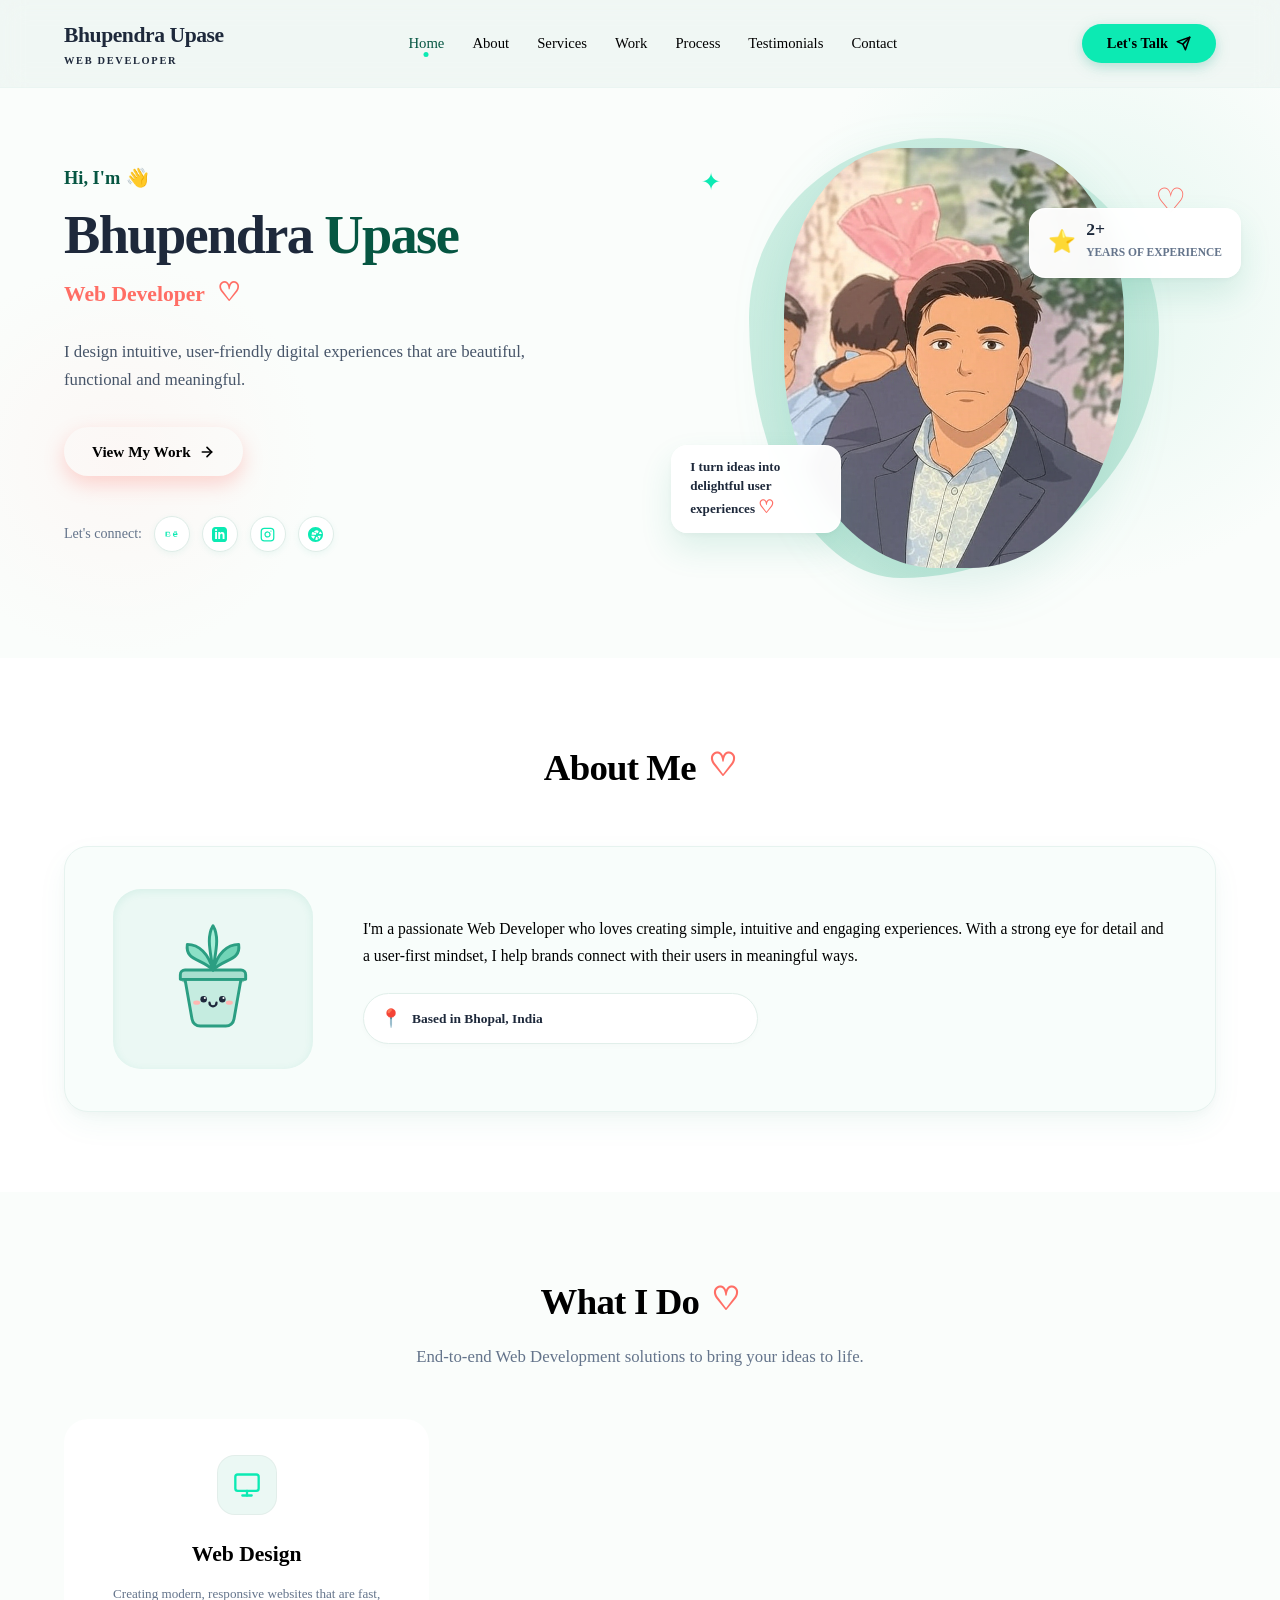
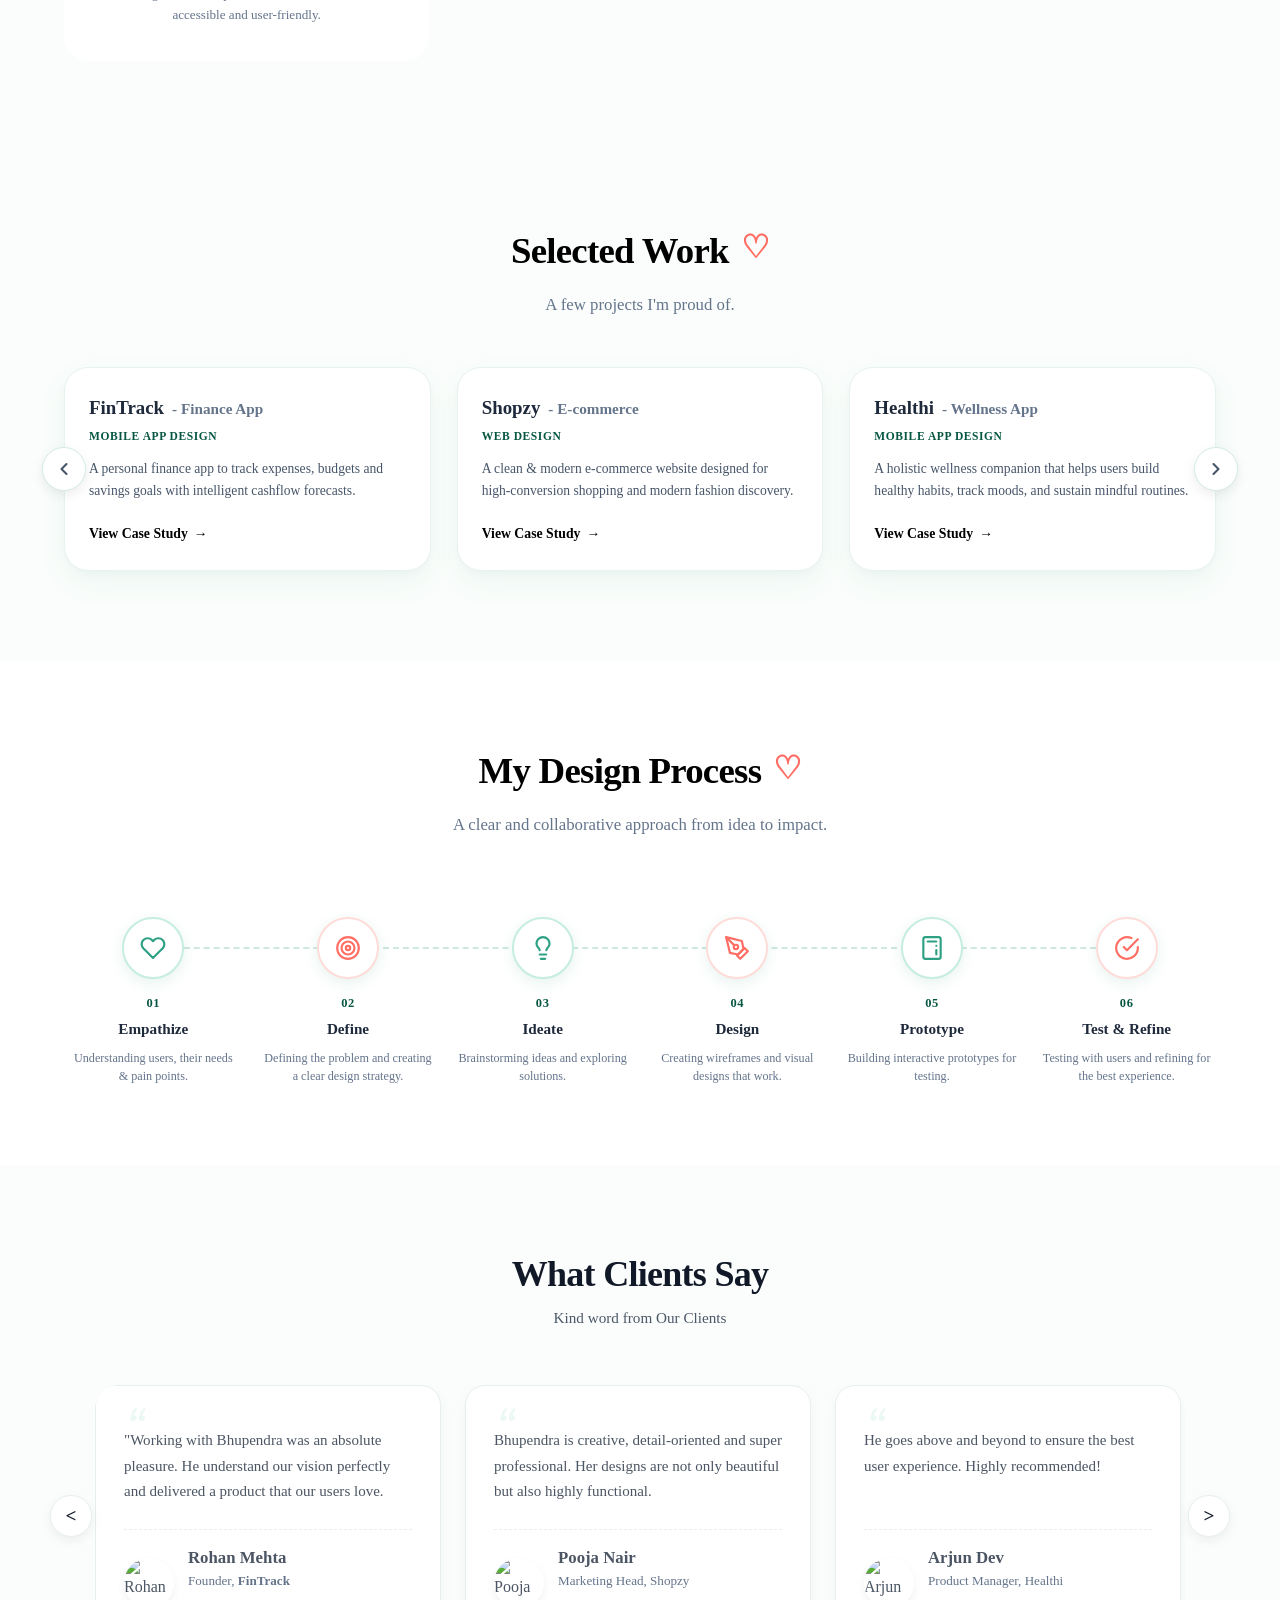
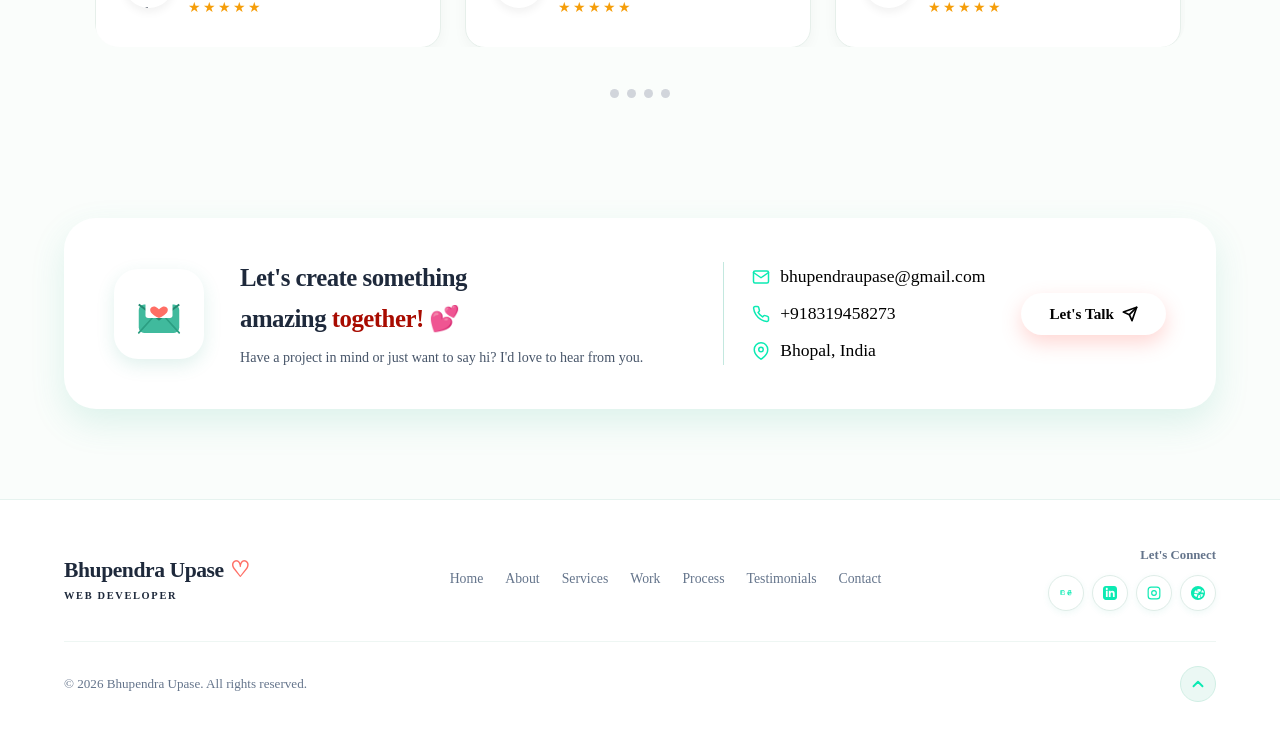
==== commit d77ab499: "some css and html change" ====
--- a/index.html
+++ b/index.html
@@ -61,9 +61,9 @@
             onclick="toggleMobileNav()"
             aria-label="Toggle navigation menu"
           >
-            <span></span>
-            <span></span>
-            <span></span>
+            <span>➖</span>
+            <span>➖</span>
+            <span>➖</span>
           </button>
         </div>
       </div>
@@ -94,12 +94,12 @@
         "
       >
         <a href="#home" onclick="toggleMobileNav()">Home</a>
-        <a href="#about" onclick="toggleMobileNav()">About</a>
-        <a href="#services" onclick="toggleMobileNav()">Services</a>
-        <a href="#work" onclick="toggleMobileNav()">Work</a>
+        <a href="about.html" onclick="toggleMobileNav()">About</a>
+        <a href="services.html" onclick="toggleMobileNav()">Services</a>
+        <a href="work.html" onclick="toggleMobileNav()">Work</a>
         <a href="#process" onclick="toggleMobileNav()">Process</a>
-        <a href="#testimonials" onclick="toggleMobileNav()">Testimonials</a>
-        <a href="#contact" onclick="toggleMobileNav()">Contact</a>
+        <a href="testimonials.html" onclick="toggleMobileNav()">Testimonials</a>
+        <a href="contact.html" onclick="toggleMobileNav()">Contact</a>
       </div>
     </div>
 
@@ -252,7 +252,7 @@
 
             <div class="hero-image-wrapper">
               <img
-                src="/images/mypic.jpg"
+                src="images/mypic.jpg"
                 alt="Bhupendra Upase - Web Developer"
                 class="hero-portrait"
               />
@@ -526,7 +526,7 @@
             <div class="work-cards-wrapper" id="workCardsWrapper">
               <!-- Project 1: FinTrack -->
               <div class="work-card">
-                <div
+                <!-- <div
                   class="work-thumbnail"
                   style="
                     background: linear-gradient(
@@ -551,7 +551,7 @@
                         style="
                           font-size: 10px;
                           font-weight: 800;
-                          color: #23b588;
+                          color: #065642;
                         "
                       >
                         $14,250.00
@@ -593,7 +593,7 @@
                       </div>
                     </div>
                   </div>
-                </div>
+                </div> -->
 
                 <div class="work-body">
                   <div class="work-title-row">
@@ -614,7 +614,7 @@
 
               <!-- Project 2: Shopzy -->
               <div class="work-card">
-                <div
+                <!-- <div
                   class="work-thumbnail"
                   style="
                     background: linear-gradient(
@@ -679,7 +679,7 @@
                       ></div>
                     </div>
                   </div>
-                </div>
+                </div> -->
 
                 <div class="work-body">
                   <div class="work-title-row">
@@ -700,7 +700,7 @@
 
               <!-- Project 3: Healthi -->
               <div class="work-card">
-                <div
+                <!-- <div
                   class="work-thumbnail"
                   style="
                     background: linear-gradient(
@@ -765,7 +765,7 @@
                       </div>
                     </div>
                   </div>
-                </div>
+                </div> -->
 
                 <div class="work-body">
                   <div class="work-title-row">
@@ -1411,7 +1411,9 @@
             <div class="cta-text-content">
               <h3>
                 Let's create something<br />amazing
-                <span style="color: var(--accent-coral)">together! 💕</span>
+                <span style="color: #A80B00
+                /* var(--accent-coral) */
+                ">together! 💕</span>
               </h3>
               <p>
                 Have a project in mind or just want to say hi? I'd love to hear
@@ -1628,6 +1630,7 @@
       </div>
     </footer>
 
+    <!-- poup form section -->
     <div
       id="contactModal"
       class="modal-overlay"
@@ -1754,6 +1757,7 @@
       </div>
     </div>
 
+    <!-- case study model -->
     <div
       id="caseStudyModal"
       class="modal-overlay"
--- a/css/style.css
+++ b/css/style.css
@@ -1,4 +1,4 @@
-/* =============================================================================== */
+                        /* =============================================================================== */
 /*================================= Index.html CSS =============================== */
 /* =============================================================================== */
 
@@ -146,13 +146,15 @@
       .nav-links a {
         font-size: 0.92rem;
         font-weight: 500;
-        color: var(--text-slate);
+        color: black;
+        /* color: var(--text-slate); */
         position: relative;
       }
 
       .nav-links a:hover,
       .nav-links a.active {
-        color: var(--primary-mint);
+        color: #065642;
+        /* color: var(--primary-mint); */
       }
 
       .nav-links a.active::after {
@@ -172,7 +174,8 @@
         align-items: center;
         gap: 8px;
         background-color: var(--primary-mint);
-        color: white !important;
+        color: black !important;
+        /* color: white !important; */
         padding: 10px 24px;
         border-radius: var(--radius-full);
         font-weight: 600;
@@ -188,7 +191,8 @@
         align-items: center;
         gap: 8px;
         background-color: var(--accent-coral);
-        color: white !important;
+        color: black !important;
+        /* color: white !important; */
         padding: 12px 28px;
         border-radius: var(--radius-full);
         font-weight: 600;
@@ -256,7 +260,8 @@
       .hero-greeting {
         font-size: 1.15rem;
         font-weight: 600;
-        color: var(--primary-mint);
+        /* color: var(--primary-mint); */
+        color: #065642;
         display: flex;
         align-items: center;
         gap: 6px;
@@ -273,7 +278,8 @@
       }
 
       .hero-name span {
-        color: var(--primary-mint);
+        /* color: var(--primary-mint); */
+        color: #065642;
         position: relative;
         display: inline-block;
       }
@@ -467,11 +473,13 @@
       }
 
        .section-title .mint-highlight {
-        color: var(--primary-mint);
+        color: black;
+        /* color: var(--primary-mint); */
       } 
       
       .about-span {
-        color: var(--primary-mint);
+        color: #1D5D4B;
+        /* color: var(--primary-mint); */
       }
 
       .section-title .doodle-heart {
@@ -528,7 +536,8 @@
 
       .about-content p {
         font-size: 0.98rem;
-        color: var(--text-slate);
+        color: black;
+        /* color: var(--text-slate); */
         line-height: 1.75;
         margin-bottom: 24px;
       }
@@ -829,7 +838,8 @@
       .work-badge-category {
         font-size: 0.72rem;
         font-weight: 700;
-        color: var(--primary-mint);
+        /* color: var(--primary-mint); */
+        color: #065642;
         text-transform: uppercase;
         letter-spacing: 0.05em;
         margin-bottom: 12px;
@@ -850,7 +860,8 @@
         gap: 6px;
         font-size: 0.86rem;
         font-weight: 700;
-        color: var(--accent-coral);
+        /* color: var(--accent-coral); */
+        color: black;
         cursor: pointer;
         transition: var(--transition-smooth);
         align-self: flex-start;
@@ -941,7 +952,8 @@
       .step-number {
         font-size: 0.78rem;
         font-weight: 800;
-        color: var(--accent-coral);
+        /* color: var(--accent-coral); */
+        color: #065642;
         letter-spacing: 0.05em;
         margin-bottom: 2px;
       }
@@ -1040,7 +1052,7 @@
       }
 
       .cta-banner {
-        background: #d9f2e7;
+        background: #ffffff;
         border-radius: 32px;
         padding: 40px 50px;
         display: grid;
@@ -1395,7 +1407,7 @@
 
       .testimonials-subtitle {
         font-size: 0.95rem;
-        color: #8492a6;
+        color: #4B5768;
       }
 
       /* carousel wrapper */
@@ -1653,7 +1665,7 @@
       /* ==========================================================
        CSS VARIABLES & DESIGN TOKENS
        ========================================================== */
-    :root {
+    /* :root {
       --primary: #38B294;
       --primary-hover: #2d947b;
       --primary-light: #EBF8F4;
@@ -1686,10 +1698,10 @@
       --radius-lg: 28px;
       --radius-full: 9999px;
 
-      /* --font-main: 'Plus Jakarta Sans', system-ui, -apple-system, sans-serif; */
+      --font-main: 'Plus Jakarta Sans', system-ui, -apple-system, sans-serif;
       --font-main: 'Caveat', cursive, sans-serif;
       --font-hand: 'Caveat', cursive, sans-serif;
-    }
+    } */
 
     /* ==========================================================
        GLOBAL RESETS & BASE STYLES
@@ -2013,7 +2025,7 @@
     /* ==========================================================
        CSS VARIABLES & DESIGN TOKENS
        ========================================================== */
-    :root {
+    /* :root {
       --primary: #38B294;
       --primary-hover: #2d947b;
       --primary-light: #EBF8F4;
@@ -2046,10 +2058,10 @@
       --radius-lg: 28px;
       --radius-full: 9999px;
 
-      /* --font-main: 'Plus Jakarta Sans', system-ui, -apple-system, sans-serif; */
+      --font-main: 'Plus Jakarta Sans', system-ui, -apple-system, sans-serif;
       --font-main: 'Caveat', cursive, sans-serif;
       --font-hand: 'Caveat', cursive, sans-serif;
-    }
+    } */
 
     /* ==========================================================
        GLOBAL RESETS & BASE STYLES
@@ -2228,7 +2240,7 @@
           /* ==========================================================
        CSS VARIABLES & DESIGN TOKENS
        ========================================================== */
-    :root {
+    /* :root {
       --primary: #38B294;
       --primary-hover: #2d947b;
       --primary-light: #EBF8F4;
@@ -2261,10 +2273,10 @@
       --radius-lg: 28px;
       --radius-full: 9999px;
 
-      /* --font-main: 'Plus Jakarta Sans', system-ui, -apple-system, sans-serif; */
+      --font-main: 'Plus Jakarta Sans', system-ui, -apple-system, sans-serif;
       --font-main: 'Caveat', cursive, sans-serif;
       --font-hand: 'Caveat', cursive, sans-serif;
-    }
+    } */
 
     /* ==========================================================
        GLOBAL RESETS & BASE STYLES
@@ -2486,7 +2498,7 @@
         /* ==========================================================
        CSS VARIABLES & DESIGN TOKENS
        ========================================================== */
-    :root {
+    /* :root {
       --primary: #38B294;
       --primary-hover: #2d947b;
       --primary-light: #EBF8F4;
@@ -2519,10 +2531,10 @@
       --radius-lg: 28px;
       --radius-full: 9999px;
 
-      /* --font-main: 'Plus Jakarta Sans', system-ui, -apple-system, sans-serif; */
+      --font-main: 'Plus Jakarta Sans', system-ui, -apple-system, sans-serif;
       --font-main: 'Caveat', cursive, sans-serif;
       --font-hand: 'Caveat', cursive, sans-serif;
-    }
+    } */
 
     /* ==========================================================
        GLOBAL RESETS & BASE STYLES
@@ -2802,7 +2814,7 @@
           /* ==========================================================
        CSS VARIABLES & DESIGN TOKENS
        ========================================================== */
-    :root {
+    /* :root {
       --primary: #38B294;
       --primary-hover: #2d947b;
       --primary-light: #EBF8F4;
@@ -2835,10 +2847,10 @@
       --radius-lg: 28px;
       --radius-full: 9999px;
 
-      /* --font-main: 'Plus Jakarta Sans', system-ui, -apple-system, sans-serif; */
+      --font-main: 'Plus Jakarta Sans', system-ui, -apple-system, sans-serif;
       --font-main: 'Caveat', cursive, sans-serif;
       --font-hand: 'Caveat', cursive, sans-serif;
-    }
+    } */
 
     /* ==========================================================
        GLOBAL RESETS & BASE STYLES
@@ -3098,7 +3110,7 @@
        /* ==========================================================
        CSS VARIABLES & DESIGN TOKENS
        ========================================================== */
-    :root {
+    /* :root {
       --primary: #38B294;
       --primary-hover: #2d947b;
       --primary-light: #EBF8F4;
@@ -3132,10 +3144,10 @@
       --radius-lg: 28px;
       --radius-full: 9999px;
 
-      /* --font-main: 'Plus Jakarta Sans', system-ui, -apple-system, sans-serif; */
+      --font-main: 'Plus Jakarta Sans', system-ui, -apple-system, sans-serif;
       --font-main: 'Caveat', cursive, sans-serif;
       --font-hand: 'Caveat', cursive, sans-serif;
-    }
+    } */
 
     /* ==========================================================
        GLOBAL RESETS & BASE STYLES
